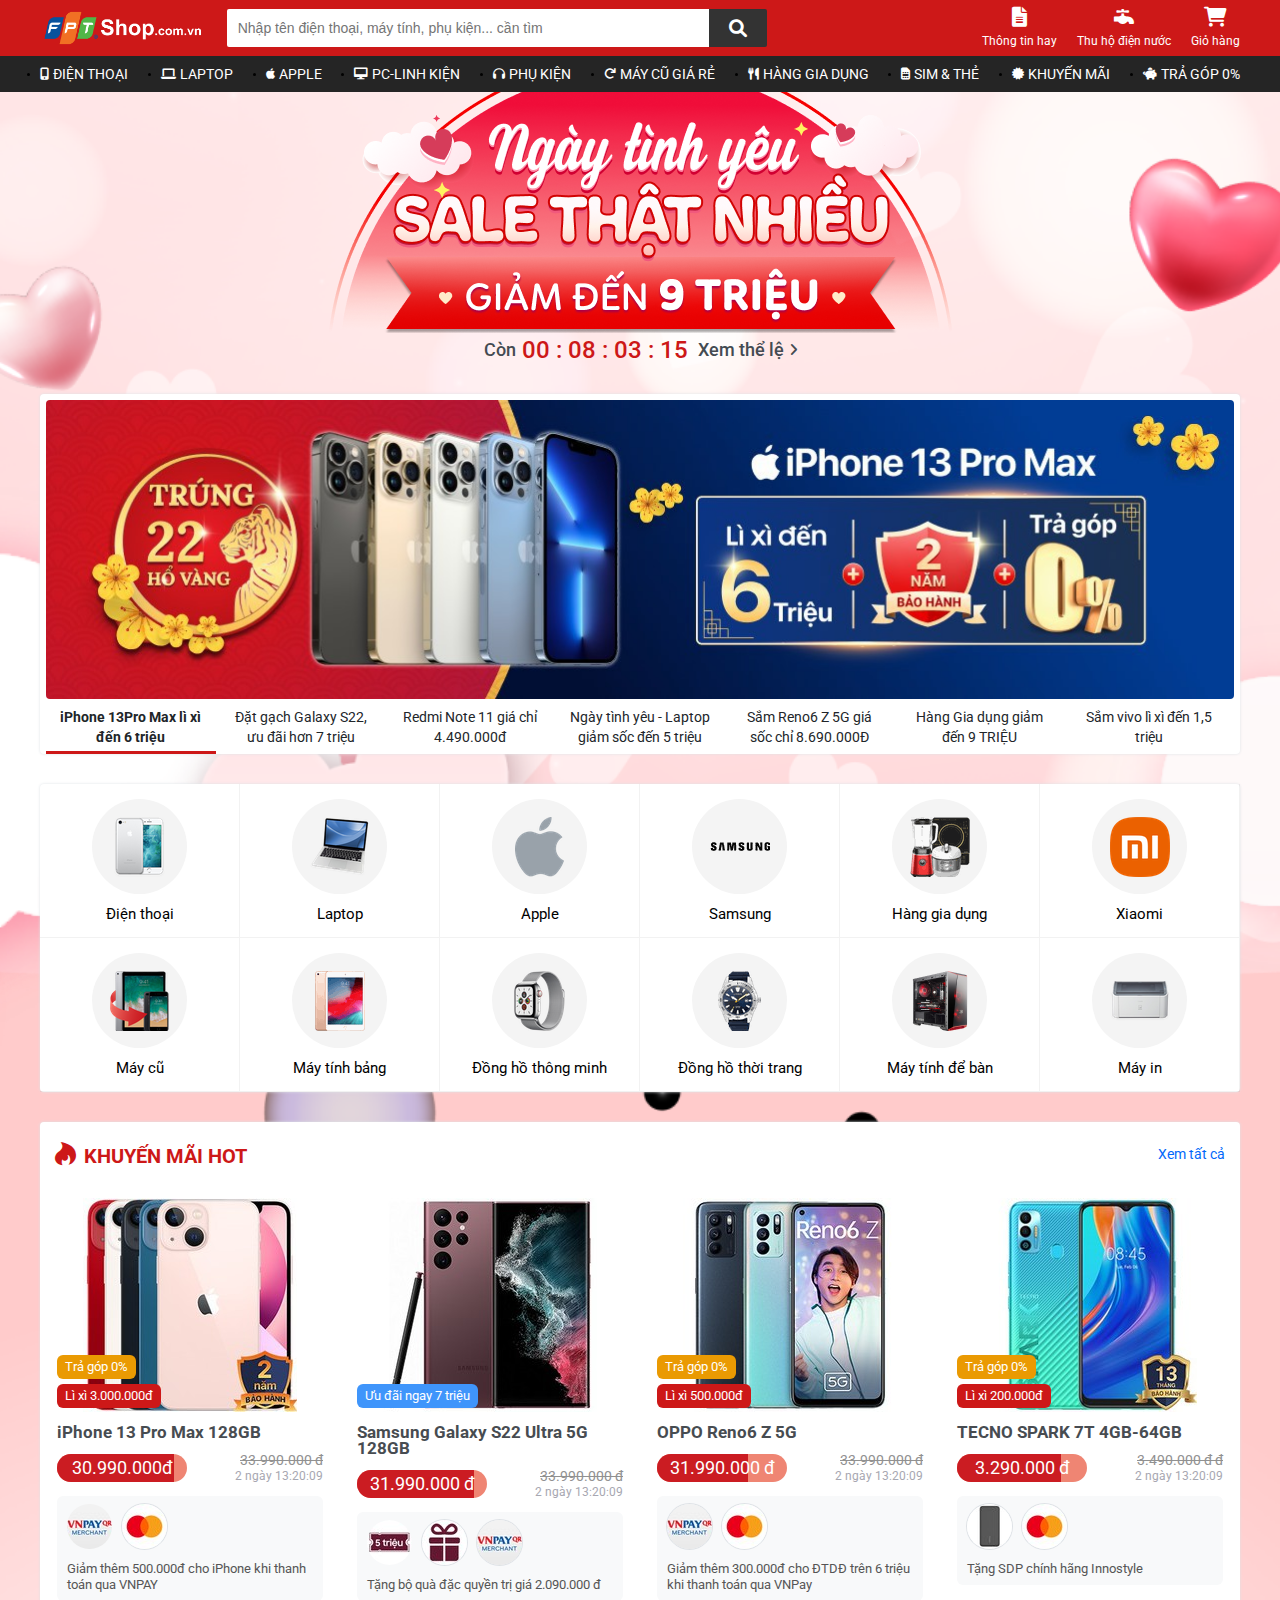
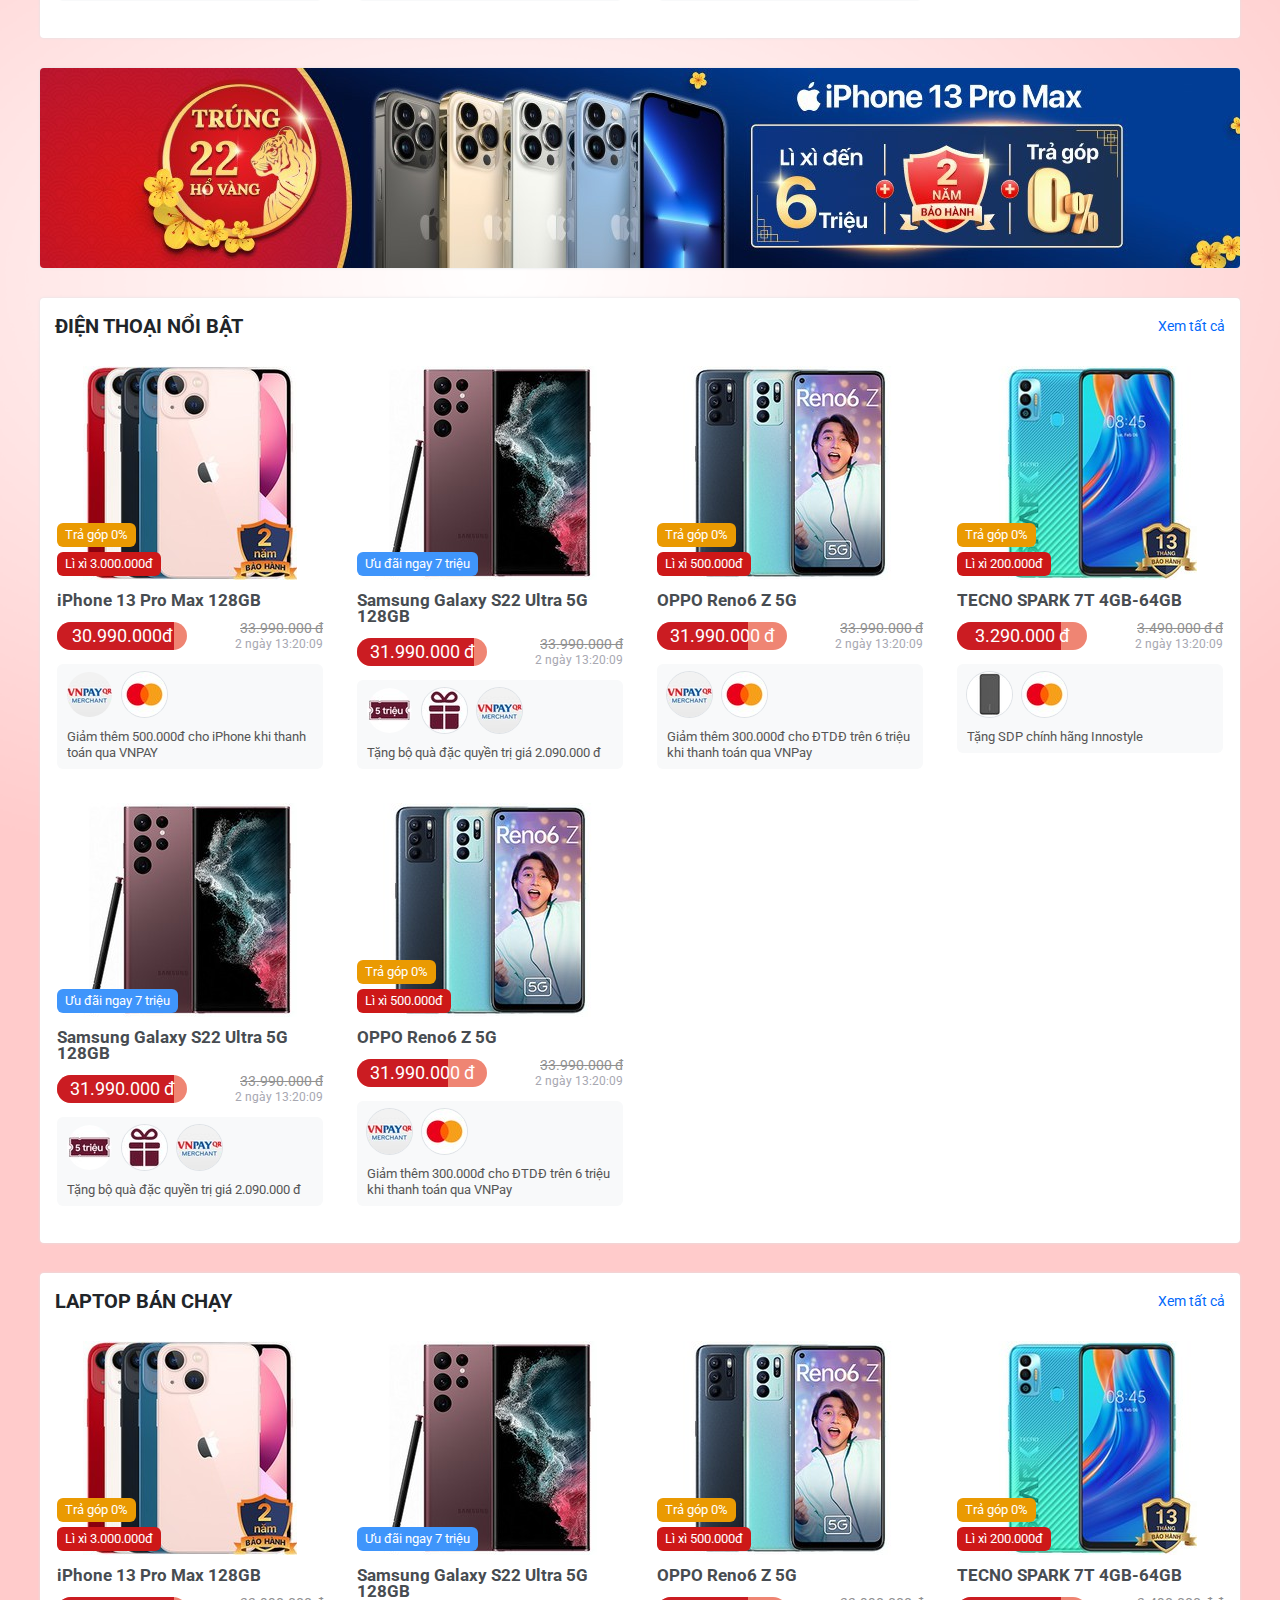
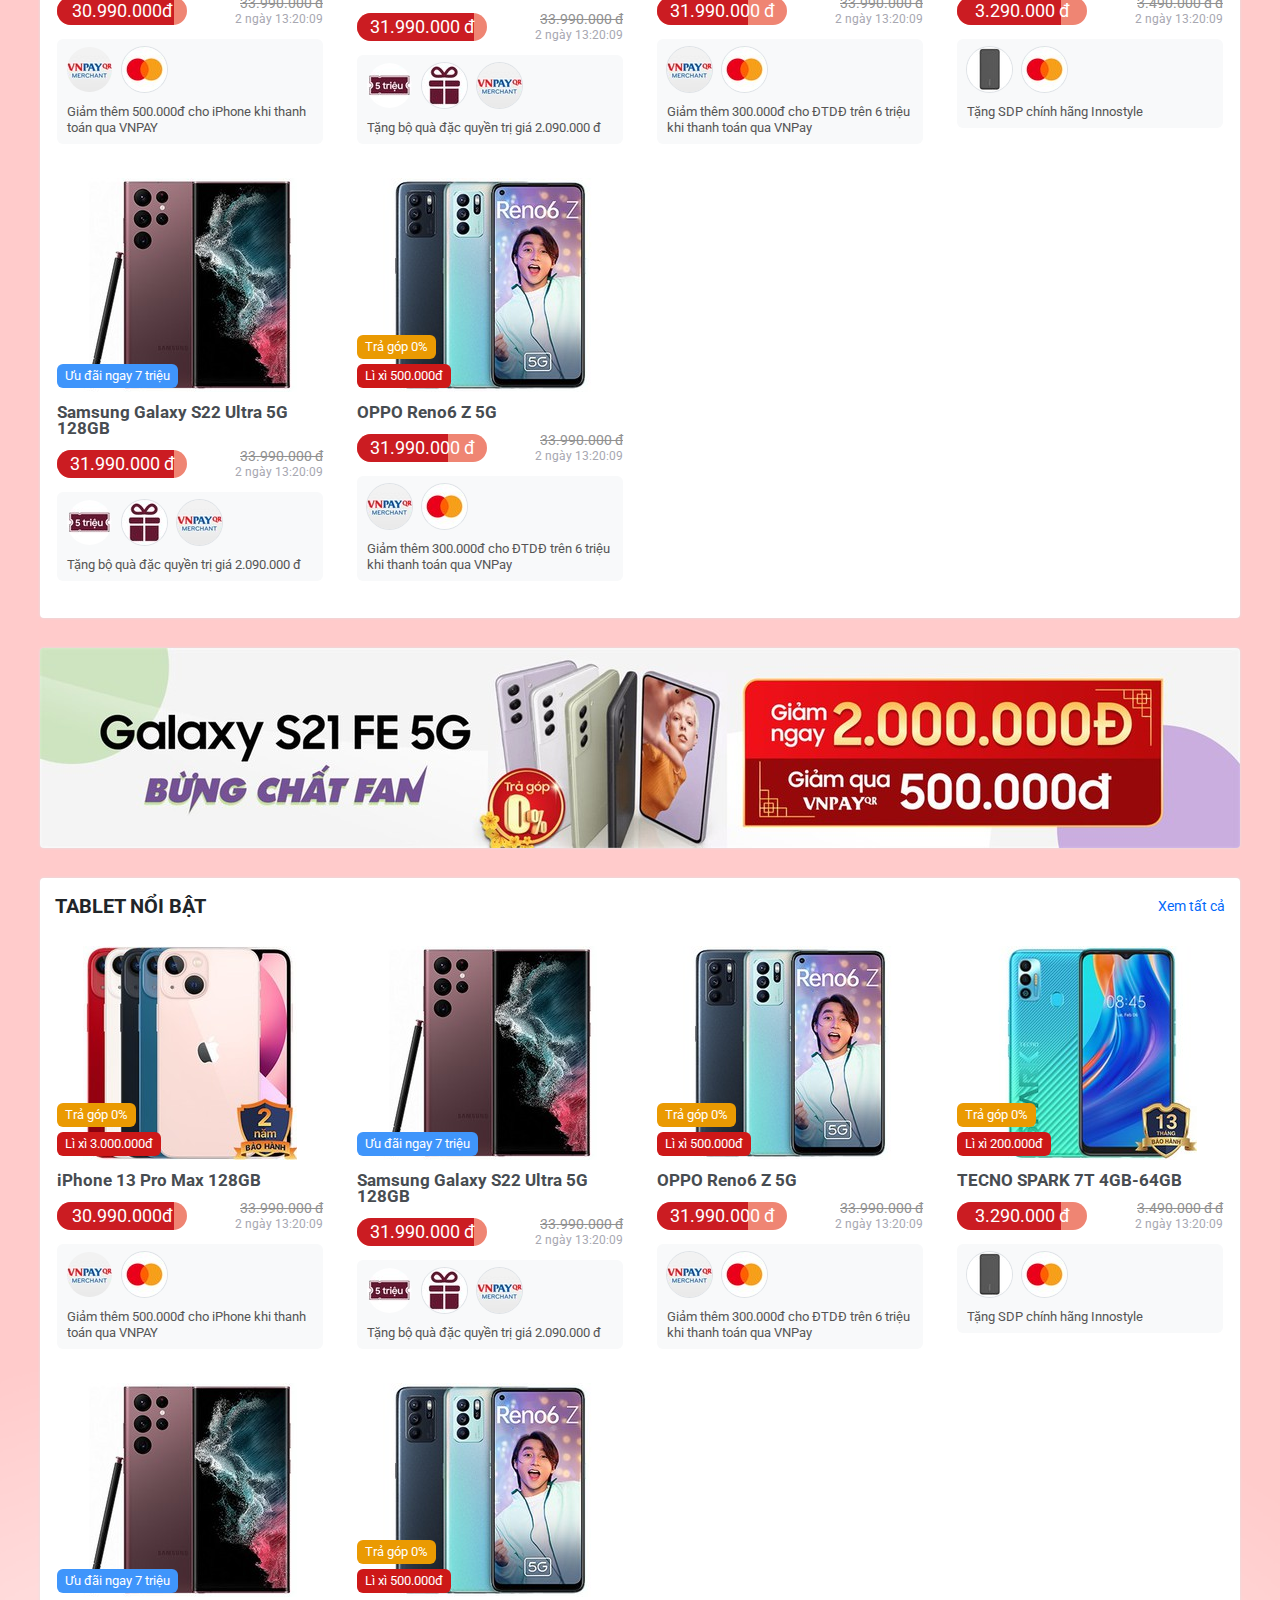
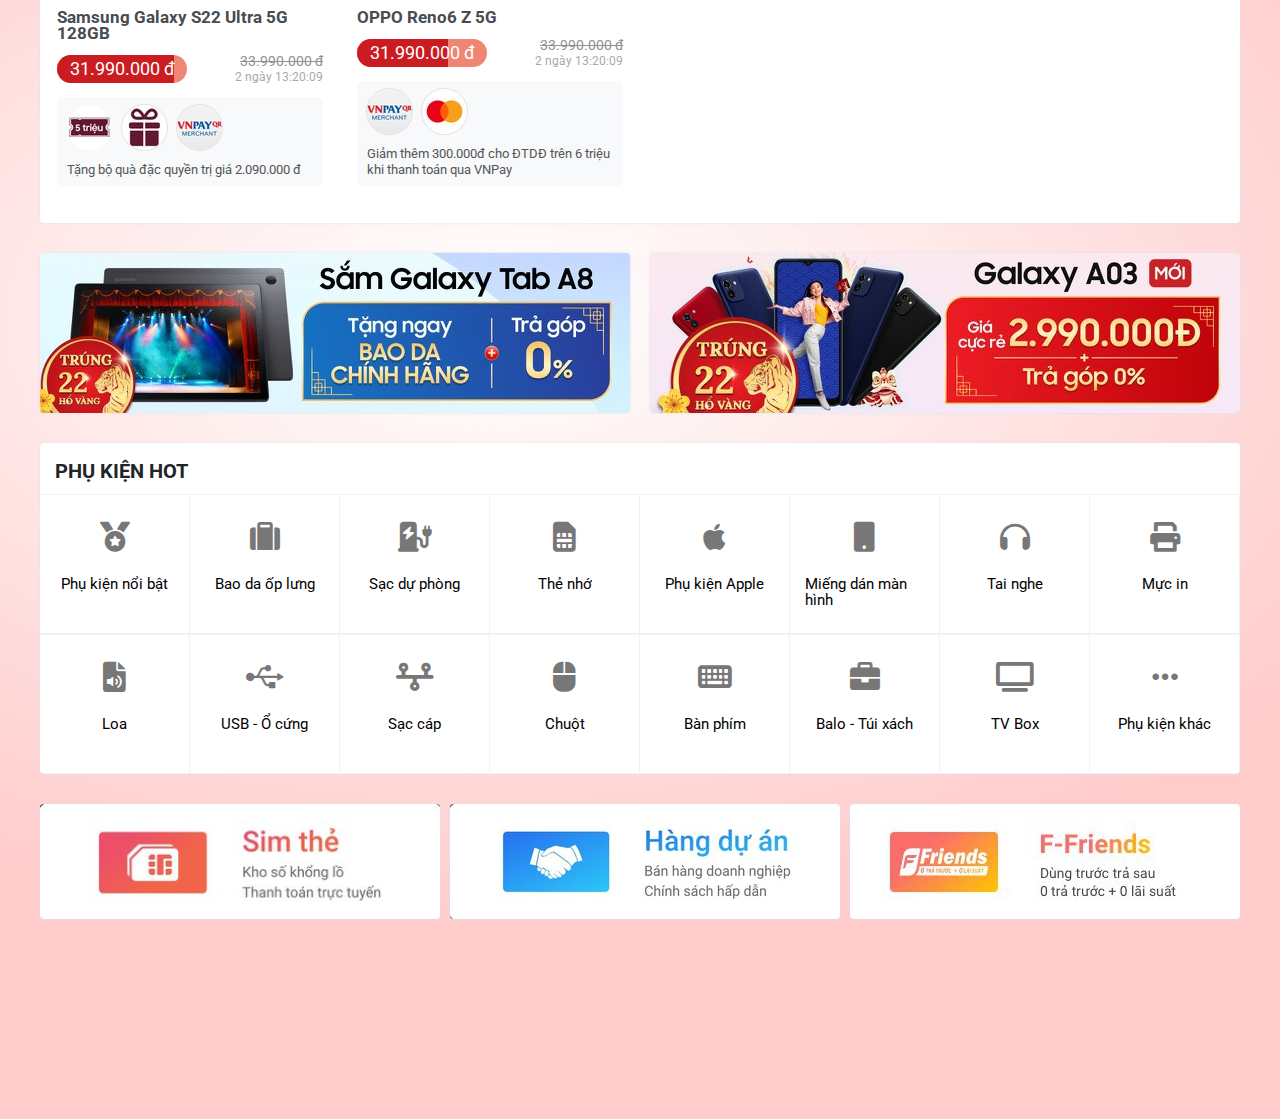
==== index.html @ 6d22bd24 "first commit" ====
<html lang="en">

<head>
    <meta charset="UTF-8">
    <meta http-equiv="X-UA-Compatible" content="IE=edge">
    <meta name="viewport" content="width=device-width, initial-scale=1.0">
    <title>FPT-Shop</title>
    <link rel="preconnect" href="https://fonts.googleapis.com" />
    <link rel="preconnect" href="https://fonts.gstatic.com" crossorigin />
    <link href="https://fonts.googleapis.com/css2?family=Roboto:wght@300;400;500;700&display=swap" rel="stylesheet" />
    <link rel="stylesheet" href="./assets/font/css/all.min.css" />

    <link rel="stylesheet" href="./assets/css/animation.css">
    <link rel="stylesheet" href="./assets/css/base.css">
    <link rel="stylesheet" href="./assets/css/main.css">
</head>

<body>
    <div class="app">
        <header class="header">
            <div class="header-top">
                <div class="grid">
                    <div class="header-top__content">
                        <div class="header-top__left">
                            <a href="#" class="header-top__wrap-logo">
                                <img src="./assets/img/fpt-shop-logo.png" alt="" class="header-top__logo">
                            </a>
                            <div class="header-top__search">
                                <input type="text" placeholder="Nhập tên điện thoại, máy tính, phụ kiện... cần tìm"
                                    class="header-top__search-input">
                                <button class="header-top__search-btn">
                                    <i class="fa-solid fa-magnifying-glass"></i>
                                </button>
                                <div class="header-top__search-trend">
                                    <h3 class="header-top__search-trend-heading">Xu hướng tìm kiếm</h3>
                                    <ul class="header-top__search-trend-list">
                                        <li class="header-top__search-trend-item">
                                            <a href="">Iphone 13</a>
                                        </li>
                                        <li class="header-top__search-trend-item">
                                            <a href="">Iphone 11 ProMax</a>
                                        </li>
                                        <li class="header-top__search-trend-item">
                                            <a href="">Samsung ZFlip 3</a>
                                        </li>
                                        <li class="header-top__search-trend-item">
                                            <a href="">Airpods</a>
                                        </li>
                                    </ul>
                                </div>
                            </div>
                        </div>
                        <div class="header-top__right">
                            <div class="header-top__more header-top__more--has-info">
                                <a href="" class="header-top__more-link ">
                                    <i class="header-top__more-icon fa-solid fa-file-lines"></i>
                                    <span class="header-top__more-label">Thông tin hay</span>
                                </a>
                                <ul class="header-top__more-info">
                                    <li class="header-top__more-info-item">
                                        <a href="" class="header-top__more-info-link">Tin tức</a>
                                    </li>
                                    <li class="header-top__more-info-item">
                                        <a href="" class="header-top__more-info-link">Khuyến mãi</a>
                                    </li>
                                    <li class="header-top__more-info-item">
                                        <a href="" class="header-top__more-info-link">Thủ thuật</a>
                                    </li>
                                    <li class="header-top__more-info-item">
                                        <a href="" class="header-top__more-info-link">For Game</a>
                                    </li>
                                    <li class="header-top__more-info-item">
                                        <a href="" class="header-top__more-info-link">Video hot</a>
                                    </li>
                                    <li class="header-top__more-info-item">
                                        <a href="" class="header-top__more-info-link">Đánh giá - tư vấn</a>
                                    </li>
                                    <li class="header-top__more-info-item">
                                        <a href="" class="header-top__more-info-link">App & Game</a>
                                    </li>
                                    <li class="header-top__more-info-item">
                                        <a href="" class="header-top__more-info-link">Sự kiện</a>
                                    </li>
                                </ul>
                            </div>
                            <div class="header-top__more">
                                <a href="" class="header-top__more-link">
                                    <i class="header-top__more-icon fa-solid fa-faucet"></i>
                                    <span class="header-top__more-label">Thu hộ điện nước</span>
                                </a>
                            </div>
                            <div class="header-top__more">
                                <a href="" class="header-top__more-link">
                                    <i class="header-top__more-icon fa-solid fa-cart-shopping"></i>
                                    <span class="header-top__more-label">Giỏ hàng</span>
                                </a>
                            </div>
                        </div>
                    </div>
                </div>
            </div>
            <div class="header-nav">
                <div class="grid">
                    <ul class="header-nav__list">
                        <li class="header-nav__item">
                            <a href="" class="header-nav__link">
                                <i class="header-nav__link-icon fa-solid fa-mobile-screen-button"></i>
                                <span class="header-nav__link-label">Điện thoại</span>
                            </a>
                        </li>
                        <li class="header-nav__item">
                            <a href="" class="header-nav__link">
                                <i class="header-nav__link-icon fa-solid fa-laptop"></i>
                                <span class="header-nav__link-label">Laptop</span>
                            </a>
                        </li>
                        <li class="header-nav__item">
                            <a href="" class="header-nav__link">
                                <i class="header-nav__link-icon fa-brands fa-apple"></i>
                                <span class="header-nav__link-label">Apple</span>
                            </a>
                        </li>
                        <li class="header-nav__item">
                            <a href="" class="header-nav__link">
                                <i class="header-nav__link-icon fa-solid fa-desktop"></i>
                                <span class="header-nav__link-label">PC-Linh kiện</span>
                            </a>
                        </li>
                        <li class="header-nav__item">
                            <a href="" class="header-nav__link">
                                <i class="header-nav__link-icon fa-solid fa-headphones"></i>
                                <span class="header-nav__link-label">Phụ kiện</span>
                            </a>
                        </li>
                        <li class="header-nav__item">
                            <a href="" class="header-nav__link">
                                <i class="header-nav__link-icon fa-solid fa-arrow-rotate-right"></i>
                                <span class="header-nav__link-label">Máy cũ giá rẻ</span>
                            </a>
                        </li>
                        <li class="header-nav__item">
                            <a href="" class="header-nav__link">
                                <i class="header-nav__link-icon fa-solid fa-utensils"></i>
                                <span class="header-nav__link-label">Hàng gia dụng</span>
                            </a>
                        </li>
                        <li class="header-nav__item">
                            <a href="" class="header-nav__link">
                                <i class="header-nav__link-icon fa-solid fa-sim-card"></i>
                                <span class="header-nav__link-label">Sim & thẻ</span>
                            </a>
                        </li>
                        <li class="header-nav__item">
                            <a href="" class="header-nav__link">
                                <i class="header-nav__link-icon fa-solid fa-certificate"></i>
                                <span class="header-nav__link-label">Khuyến mãi</span>
                            </a>
                        </li>
                        <li class="header-nav__item">
                            <a href="" class="header-nav__link">
                                <i class="header-nav__link-icon fa-solid fa-piggy-bank"></i>
                                <span class="header-nav__link-label">Trả góp 0%</span>
                            </a>
                        </li>
                    </ul>
                </div>
            </div>
            </ul>
        </header>

        <div class="app__container">
            <div class="grid">
                <div class="countdown">
                    <div class="countdown__content">
                        <span>Còn</span>
                        <span class="countdown__time">00 : 08 : 03 : 15</span>
                        <a href="" class="countdown__link">
                            <span>Xem thể lệ</span>
                            <i class="countdown__link-icon fa-solid fa-angle-right"></i>
                        </a>
                    </div>
                </div>
                <div class="intro">
                    <img src="./assets/img/slider-1.jfif" alt="" class="intro__img">
                    <ul class="intro__control">
                        <li class="intro__control-item intro__control-item--selected">iPhone 13Pro Max lì xì đến 6 triệu
                        </li>
                        <li class="intro__control-item">Đặt gạch Galaxy S22, ưu đãi hơn 7 triệu</li>
                        <li class="intro__control-item">Redmi Note 11 giá chỉ 4.490.000đ</li>
                        <li class="intro__control-item">Ngày tình yêu - Laptop giảm sốc đến 5 triệu</li>
                        <li class="intro__control-item">Sắm Reno6 Z 5G giá sốc chỉ 8.690.000Đ</li>
                        <li class="intro__control-item">Hàng Gia dụng giảm đến 9 TRIỆU</li>
                        <li class="intro__control-item">Sắm vivo lì xì đến 1,5 triệu</li>
                    </ul>
                </div>
                <div class="category">
                    <ul class="grid__row category__list">
                        <li class="grid__col-2 category__item">
                            <a href="" class="category__item-link">
                                <div class="category__item-wrap-img">
                                    <img src="./assets/img/phone-item.png" alt="" class="category__item-img">
                                </div>
                                <span class="category__item-label">Điện thoại</span>
                            </a>
                        </li>
                        <li class="grid__col-2 category__item">
                            <a href="" class="category__item-link">
                                <div class="category__item-wrap-img">
                                    <img src="./assets/img/laptop-item.png" alt="" class="category__item-img">
                                </div>
                                <span class="category__item-label">Laptop</span>
                            </a>
                        </li>
                        <li class="grid__col-2 category__item">
                            <a href="" class="category__item-link">
                                <div class="category__item-wrap-img">
                                    <img src="./assets/img/apple-item.png" alt="" class="category__item-img">
                                </div>
                                <span class="category__item-label">Apple</span>
                            </a>
                        </li>
                        <li class="grid__col-2 category__item">
                            <a href="" class="category__item-link">
                                <div class="category__item-wrap-img">
                                    <img src="./assets/img/samsung-item.png" alt="" class="category__item-img">
                                </div>
                                <span class="category__item-label">Samsung</span>
                            </a>
                        </li>
                        <li class="grid__col-2 category__item">
                            <a href="" class="category__item-link">
                                <div class="category__item-wrap-img">
                                    <img src="./assets/img/giadung-item.png" alt="" class="category__item-img">
                                </div>
                                <span class="category__item-label">Hàng gia dụng</span>
                            </a>
                        </li>
                        <li class="grid__col-2 category__item">
                            <a href="" class="category__item-link">
                                <div class="category__item-wrap-img">
                                    <img src="./assets/img/xiaomi-item.png" alt="" class="category__item-img">
                                </div>
                                <span class="category__item-label">Xiaomi</span>
                            </a>
                        </li>
                        <li class="grid__col-2 category__item">
                            <a href="" class="category__item-link">
                                <div class="category__item-wrap-img">
                                    <img src="./assets/img/may_cu-item.png" alt="" class="category__item-img">
                                </div>
                                <span class="category__item-label">Máy cũ</span>
                            </a>
                        </li>
                        <li class="grid__col-2 category__item">
                            <a href="" class="category__item-link">
                                <div class="category__item-wrap-img">
                                    <img src="./assets/img/tablet-item.png" alt="" class="category__item-img">
                                </div>
                                <span class="category__item-label">Máy tính bảng</span>
                            </a>
                        </li>
                        <li class="grid__col-2 category__item">
                            <a href="" class="category__item-link">
                                <div class="category__item-wrap-img">
                                    <img src="./assets/img/smart-watch-item.png" alt="" class="category__item-img">
                                </div>
                                <span class="category__item-label">Đồng hồ thông minh</span>
                            </a>
                        </li>
                        <li class="grid__col-2 category__item">
                            <a href="" class="category__item-link">
                                <div class="category__item-wrap-img">
                                    <img src="./assets/img/donghothoitrang-item.png" alt="" class="category__item-img">
                                </div>
                                <span class="category__item-label">Đồng hồ thời trang</span>
                            </a>
                        </li>
                        <li class="grid__col-2 category__item">
                            <a href="" class="category__item-link">
                                <div class="category__item-wrap-img">
                                    <img src="./assets/img/pc-item.png" alt="" class="category__item-img">
                                </div>
                                <span class="category__item-label">Máy tính để bàn</span>
                            </a>
                        </li>
                        <li class="grid__col-2 category__item">
                            <a href="" class="category__item-link">
                                <div class="category__item-wrap-img">
                                    <img src="./assets/img/printer-item.png" alt="" class="category__item-img">
                                </div>
                                <span class="category__item-label">Máy in</span>
                            </a>
                        </li>
                    </ul>
                </div>
                <div class="promotion">
                    <div class="box">
                        <div class="box__header">
                            <div class="box__heading-wrap box__heading--hot">
                                <i class="box__heading-icon fa-brands fa-hotjar"></i>
                                <h3 class="box__heading">KHUYẾN MÃI HOT</h3>
                            </div>
                            <a href="" class="box__see-all">Xem tất cả</a>
                        </div>
                        <div class="grid__row">
                            <div class="grid__col-3">
                                <div class="product">
                                    <div class="product__img-wrap">
                                        <img src="./assets/img/iphone13.jpg" alt="" class="product__img">
                                        <div class="product__more-info">
                                            <span class="product__more-info-item product__installment">Trả góp 0%</span>
                                            <span class="product__more-info-item product__lucky-money">Lì xì
                                                3.000.000đ</span>
                                        </div>
                                    </div>
                                    <a href='' class="product__title">iPhone 13 Pro Max 128GB</a>
                                    <div class="product__price-wrap">
                                        <div class="product__price-current">
                                            30.990.000đ
                                            <div class="product__price-current-fill" style="width: 90%"></div>
                                        </div>
                                        <div class="product__price-old-wrap">
                                            <span class="product__price-old">33.990.000 đ</span>
                                            <span class="product__price-old-time">2 ngày 13:20:09</span>
                                        </div>
                                    </div>
                                    <div class="product__description">
                                        <div class="product__pay">
                                            <ul class="product__pay-list">
                                                <li class="product__pay-item">
                                                    <img src="./assets/img/vnpay.jpg" alt="" class="product__pay-img">
                                                </li>
                                                <li class="product__pay-item product__pay-item--active">
                                                    <img src="./assets/img/master-card.jfif" alt=""
                                                        class="product__pay-img">
                                                </li>
                                            </ul>
                                            <p class="product__pay-description">Giảm thêm 500.000đ cho iPhone khi thanh
                                                toán
                                                qua
                                                VNPAY</p>
                                        </div>
                                    </div>

                                </div>
                            </div>
                            <div class="grid__col-3">
                                <div class="product">
                                    <div class="product__img-wrap">
                                        <img src="./assets/img/samsung-galaxy-s22.jpg" alt="" class="product__img">
                                        <div class="product__more-info">
                                            <span class="product__more-info-item product__endow">Ưu đãi ngay 7
                                                triệu</span>
                                        </div>
                                    </div>
                                    <a href='' class="product__title">Samsung Galaxy S22 Ultra 5G 128GB</a>
                                    <div class="product__price-wrap">
                                        <div class="product__price-current">
                                            31.990.000 đ
                                            <div class="product__price-current-fill" style="width: 90%"></div>
                                        </div>
                                        <div class="product__price-old-wrap">
                                            <span class="product__price-old">33.990.000 đ</span>
                                            <span class="product__price-old-time">2 ngày 13:20:09</span>
                                        </div>
                                    </div>
                                    <div class="product__description">
                                        <div class="product__pay">
                                            <ul class="product__pay-list">
                                                <li class="product__pay-item">
                                                    <img src="./assets/img/5trieu.jfif" alt="" class="product__pay-img">
                                                </li>
                                                <li class="product__pay-item product__pay-item--active">
                                                    <img src="./assets/img/quatang.jfif" alt=""
                                                        class="product__pay-img">
                                                </li>
                                                <li class="product__pay-item product__pay-item--active">
                                                    <img src="./assets/img/vnpay.jpg" alt="" class="product__pay-img">
                                                </li>
                                            </ul>
                                            <p class="product__pay-description">Tặng bộ quà đặc quyền trị giá 2.090.000
                                                đ</p>
                                        </div>
                                    </div>
                                </div>
                            </div>
                            <div class="grid__col-3">
                                <div class="product">
                                    <div class="product__img-wrap">
                                        <img src="./assets/img/oppo-reno.jpg" alt="" class="product__img">
                                        <div class="product__more-info">
                                            <span class="product__more-info-item product__installment">Trả góp 0%</span>
                                            <span class="product__more-info-item product__lucky-money">Lì xì
                                                500.000đ</span>
                                        </div>
                                    </div>
                                    <a href='' class="product__title">OPPO Reno6 Z 5G</a>
                                    <div class="product__price-wrap">
                                        <div class="product__price-current">
                                            31.990.000 đ
                                            <div class="product__price-current-fill" style="width: 70%"></div>
                                        </div>
                                        <div class="product__price-old-wrap">
                                            <span class="product__price-old">33.990.000 đ</span>
                                            <span class="product__price-old-time">2 ngày 13:20:09</span>
                                        </div>
                                    </div>
                                    <div class="product__description">
                                        <div class="product__pay">
                                            <ul class="product__pay-list">
                                                <li class="product__pay-item product__pay-item--active">
                                                    <img src="./assets/img/vnpay.jpg" alt="" class="product__pay-img">
                                                </li>
                                                <li class="product__pay-item product__pay-item--active">
                                                    <img src="./assets/img/master-card.jfif" alt=""
                                                        class="product__pay-img">
                                                </li>
                                            </ul>
                                            <p class="product__pay-description">Giảm thêm 300.000đ cho ĐTDĐ trên 6 triệu
                                                khi thanh toán qua VNPay</p>
                                        </div>
                                    </div>
                                </div>
                            </div>
                            <div class="grid__col-3">
                                <div class="product">
                                    <div class="product__img-wrap">
                                        <img src="./assets/img/tecno.jpg" alt="" class="product__img">
                                        <div class="product__more-info">
                                            <span class="product__more-info-item product__installment">Trả góp 0%</span>
                                            <span class="product__more-info-item product__lucky-money">Lì xì
                                                200.000đ</span>
                                        </div>
                                    </div>
                                    <a href='' class="product__title">TECNO SPARK 7T 4GB-64GB</a>
                                    <div class="product__price-wrap">
                                        <div class="product__price-current">
                                            3.290.000 đ
                                            <div class="product__price-current-fill" style="width: 80%"></div>
                                        </div>
                                        <div class="product__price-old-wrap">
                                            <span class="product__price-old">3.490.000 đ đ</span>
                                            <span class="product__price-old-time">2 ngày 13:20:09</span>
                                        </div>
                                    </div>
                                    <div class="product__description">
                                        <div class="product__pay">
                                            <ul class="product__pay-list">
                                                <li class="product__pay-item product__pay-item--active">
                                                    <img src="./assets/img/sdp.jfif" class=" product__pay-img">
                                                </li>
                                                <li class="product__pay-item product__pay-item--active">
                                                    <img src="./assets/img/master-card.jfif" alt=""
                                                        class="product__pay-img">
                                                </li>
                                            </ul>
                                            <p class="product__pay-description">Tặng SDP chính hãng Innostyle</p>
                                        </div>
                                    </div>
                                </div>
                            </div>
                        </div>
                    </div>
                </div>
                <a href="" class="box banner banner-1">
                </a>
                <div class="phone-highlights">
                    <div class="box">
                        <div class="box__header">
                            <div class="box__heading-wrap">
                                <i class="box__heading-icon fa-brands fa-hotjar"></i>
                                <h3 class="box__heading">ĐIỆN THOẠI NỔI BẬT</h3>
                            </div>
                            <a href="" class="box__see-all">Xem tất cả</a>
                        </div>
                        <div class="grid__row">
                            <div class="grid__col-3">
                                <div class="product">
                                    <div class="product__img-wrap">
                                        <img src="./assets/img/iphone13.jpg" alt="" class="product__img">
                                        <div class="product__more-info">
                                            <span class="product__more-info-item product__installment">Trả góp 0%</span>
                                            <span class="product__more-info-item product__lucky-money">Lì xì
                                                3.000.000đ</span>
                                        </div>
                                    </div>
                                    <a href='' class="product__title">iPhone 13 Pro Max 128GB</a>
                                    <div class="product__price-wrap">
                                        <div class="product__price-current">
                                            30.990.000đ
                                            <div class="product__price-current-fill" style="width: 90%"></div>
                                        </div>
                                        <div class="product__price-old-wrap">
                                            <span class="product__price-old">33.990.000 đ</span>
                                            <span class="product__price-old-time">2 ngày 13:20:09</span>
                                        </div>
                                    </div>
                                    <div class="product__description">
                                        <div class="product__pay">
                                            <ul class="product__pay-list">
                                                <li class="product__pay-item">
                                                    <img src="./assets/img/vnpay.jpg" alt="" class="product__pay-img">
                                                </li>
                                                <li class="product__pay-item product__pay-item--active">
                                                    <img src="./assets/img/master-card.jfif" alt=""
                                                        class="product__pay-img">
                                                </li>
                                            </ul>
                                            <p class="product__pay-description">Giảm thêm 500.000đ cho iPhone khi thanh
                                                toán
                                                qua
                                                VNPAY</p>
                                        </div>
                                    </div>

                                </div>
                            </div>
                            <div class="grid__col-3">
                                <div class="product">
                                    <div class="product__img-wrap">
                                        <img src="./assets/img/samsung-galaxy-s22.jpg" alt="" class="product__img">
                                        <div class="product__more-info">
                                            <span class="product__more-info-item product__endow">Ưu đãi ngay 7
                                                triệu</span>
                                        </div>
                                    </div>
                                    <a href='' class="product__title">Samsung Galaxy S22 Ultra 5G 128GB</a>
                                    <div class="product__price-wrap">
                                        <div class="product__price-current">
                                            31.990.000 đ
                                            <div class="product__price-current-fill" style="width: 90%"></div>
                                        </div>
                                        <div class="product__price-old-wrap">
                                            <span class="product__price-old">33.990.000 đ</span>
                                            <span class="product__price-old-time">2 ngày 13:20:09</span>
                                        </div>
                                    </div>
                                    <div class="product__description">
                                        <div class="product__pay">
                                            <ul class="product__pay-list">
                                                <li class="product__pay-item">
                                                    <img src="./assets/img/5trieu.jfif" alt="" class="product__pay-img">
                                                </li>
                                                <li class="product__pay-item product__pay-item--active">
                                                    <img src="./assets/img/quatang.jfif" alt=""
                                                        class="product__pay-img">
                                                </li>
                                                <li class="product__pay-item product__pay-item--active">
                                                    <img src="./assets/img/vnpay.jpg" alt="" class="product__pay-img">
                                                </li>
                                            </ul>
                                            <p class="product__pay-description">Tặng bộ quà đặc quyền trị giá 2.090.000
                                                đ</p>
                                        </div>
                                    </div>
                                </div>
                            </div>
                            <div class="grid__col-3">
                                <div class="product">
                                    <div class="product__img-wrap">
                                        <img src="./assets/img/oppo-reno.jpg" alt="" class="product__img">
                                        <div class="product__more-info">
                                            <span class="product__more-info-item product__installment">Trả góp 0%</span>
                                            <span class="product__more-info-item product__lucky-money">Lì xì
                                                500.000đ</span>
                                        </div>
                                    </div>
                                    <a href='' class="product__title">OPPO Reno6 Z 5G</a>
                                    <div class="product__price-wrap">
                                        <div class="product__price-current">
                                            31.990.000 đ
                                            <div class="product__price-current-fill" style="width: 70%"></div>
                                        </div>
                                        <div class="product__price-old-wrap">
                                            <span class="product__price-old">33.990.000 đ</span>
                                            <span class="product__price-old-time">2 ngày 13:20:09</span>
                                        </div>
                                    </div>
                                    <div class="product__description">
                                        <div class="product__pay">
                                            <ul class="product__pay-list">
                                                <li class="product__pay-item product__pay-item--active">
                                                    <img src="./assets/img/vnpay.jpg" alt="" class="product__pay-img">
                                                </li>
                                                <li class="product__pay-item product__pay-item--active">
                                                    <img src="./assets/img/master-card.jfif" alt=""
                                                        class="product__pay-img">
                                                </li>
                                            </ul>
                                            <p class="product__pay-description">Giảm thêm 300.000đ cho ĐTDĐ trên 6 triệu
                                                khi thanh toán qua VNPay</p>
                                        </div>
                                    </div>
                                </div>
                            </div>
                            <div class="grid__col-3">
                                <div class="product">
                                    <div class="product__img-wrap">
                                        <img src="./assets/img/tecno.jpg" alt="" class="product__img">
                                        <div class="product__more-info">
                                            <span class="product__more-info-item product__installment">Trả góp 0%</span>
                                            <span class="product__more-info-item product__lucky-money">Lì xì
                                                200.000đ</span>
                                        </div>
                                    </div>
                                    <a href='' class="product__title">TECNO SPARK 7T 4GB-64GB</a>
                                    <div class="product__price-wrap">
                                        <div class="product__price-current">
                                            3.290.000 đ
                                            <div class="product__price-current-fill" style="width: 80%"></div>
                                        </div>
                                        <div class="product__price-old-wrap">
                                            <span class="product__price-old">3.490.000 đ đ</span>
                                            <span class="product__price-old-time">2 ngày 13:20:09</span>
                                        </div>
                                    </div>
                                    <div class="product__description">
                                        <div class="product__pay">
                                            <ul class="product__pay-list">
                                                <li class="product__pay-item product__pay-item--active">
                                                    <img src="./assets/img/sdp.jfif" class=" product__pay-img">
                                                </li>
                                                <li class="product__pay-item product__pay-item--active">
                                                    <img src="./assets/img/master-card.jfif" alt=""
                                                        class="product__pay-img">
                                                </li>
                                            </ul>
                                            <p class="product__pay-description">Tặng SDP chính hãng Innostyle</p>
                                        </div>
                                    </div>
                                </div>
                            </div>
                            <div class="grid__col-3">
                                <div class="product">
                                    <div class="product__img-wrap">
                                        <img src="./assets/img/samsung-galaxy-s22.jpg" alt="" class="product__img">
                                        <div class="product__more-info">
                                            <span class="product__more-info-item product__endow">Ưu đãi ngay 7
                                                triệu</span>
                                        </div>
                                    </div>
                                    <a href='' class="product__title">Samsung Galaxy S22 Ultra 5G 128GB</a>
                                    <div class="product__price-wrap">
                                        <div class="product__price-current">
                                            31.990.000 đ
                                            <div class="product__price-current-fill" style="width: 90%"></div>
                                        </div>
                                        <div class="product__price-old-wrap">
                                            <span class="product__price-old">33.990.000 đ</span>
                                            <span class="product__price-old-time">2 ngày 13:20:09</span>
                                        </div>
                                    </div>
                                    <div class="product__description">
                                        <div class="product__pay">
                                            <ul class="product__pay-list">
                                                <li class="product__pay-item">
                                                    <img src="./assets/img/5trieu.jfif" alt="" class="product__pay-img">
                                                </li>
                                                <li class="product__pay-item product__pay-item--active">
                                                    <img src="./assets/img/quatang.jfif" alt=""
                                                        class="product__pay-img">
                                                </li>
                                                <li class="product__pay-item product__pay-item--active">
                                                    <img src="./assets/img/vnpay.jpg" alt="" class="product__pay-img">
                                                </li>
                                            </ul>
                                            <p class="product__pay-description">Tặng bộ quà đặc quyền trị giá 2.090.000
                                                đ</p>
                                        </div>
                                    </div>
                                </div>
                            </div>
                            <div class="grid__col-3">
                                <div class="product">
                                    <div class="product__img-wrap">
                                        <img src="./assets/img/oppo-reno.jpg" alt="" class="product__img">
                                        <div class="product__more-info">
                                            <span class="product__more-info-item product__installment">Trả góp 0%</span>
                                            <span class="product__more-info-item product__lucky-money">Lì xì
                                                500.000đ</span>
                                        </div>
                                    </div>
                                    <a href='' class="product__title">OPPO Reno6 Z 5G</a>
                                    <div class="product__price-wrap">
                                        <div class="product__price-current">
                                            31.990.000 đ
                                            <div class="product__price-current-fill" style="width: 70%"></div>
                                        </div>
                                        <div class="product__price-old-wrap">
                                            <span class="product__price-old">33.990.000 đ</span>
                                            <span class="product__price-old-time">2 ngày 13:20:09</span>
                                        </div>
                                    </div>
                                    <div class="product__description">
                                        <div class="product__pay">
                                            <ul class="product__pay-list">
                                                <li class="product__pay-item product__pay-item--active">
                                                    <img src="./assets/img/vnpay.jpg" alt="" class="product__pay-img">
                                                </li>
                                                <li class="product__pay-item product__pay-item--active">
                                                    <img src="./assets/img/master-card.jfif" alt=""
                                                        class="product__pay-img">
                                                </li>
                                            </ul>
                                            <p class="product__pay-description">Giảm thêm 300.000đ cho ĐTDĐ trên 6 triệu
                                                khi thanh toán qua VNPay</p>
                                        </div>
                                    </div>
                                </div>
                            </div>
                        </div>
                    </div>
                </div>
                <div class="tablet-selling">
                    <div class="box">
                        <div class="box__header">
                            <div class="box__heading-wrap">
                                <i class="box__heading-icon fa-brands fa-hotjar"></i>
                                <h3 class="box__heading">LAPTOP BÁN CHẠY</h3>
                            </div>
                            <a href="" class="box__see-all">Xem tất cả</a>
                        </div>
                        <div class="grid__row">
                            <div class="grid__col-3">
                                <div class="product">
                                    <div class="product__img-wrap">
                                        <img src="./assets/img/iphone13.jpg" alt="" class="product__img">
                                        <div class="product__more-info">
                                            <span class="product__more-info-item product__installment">Trả góp 0%</span>
                                            <span class="product__more-info-item product__lucky-money">Lì xì
                                                3.000.000đ</span>
                                        </div>
                                    </div>
                                    <a href='' class="product__title">iPhone 13 Pro Max 128GB</a>
                                    <div class="product__price-wrap">
                                        <div class="product__price-current">
                                            30.990.000đ
                                            <div class="product__price-current-fill" style="width: 90%"></div>
                                        </div>
                                        <div class="product__price-old-wrap">
                                            <span class="product__price-old">33.990.000 đ</span>
                                            <span class="product__price-old-time">2 ngày 13:20:09</span>
                                        </div>
                                    </div>
                                    <div class="product__description">
                                        <div class="product__pay">
                                            <ul class="product__pay-list">
                                                <li class="product__pay-item">
                                                    <img src="./assets/img/vnpay.jpg" alt="" class="product__pay-img">
                                                </li>
                                                <li class="product__pay-item product__pay-item--active">
                                                    <img src="./assets/img/master-card.jfif" alt=""
                                                        class="product__pay-img">
                                                </li>
                                            </ul>
                                            <p class="product__pay-description">Giảm thêm 500.000đ cho iPhone khi thanh
                                                toán
                                                qua
                                                VNPAY</p>
                                        </div>
                                    </div>

                                </div>
                            </div>
                            <div class="grid__col-3">
                                <div class="product">
                                    <div class="product__img-wrap">
                                        <img src="./assets/img/samsung-galaxy-s22.jpg" alt="" class="product__img">
                                        <div class="product__more-info">
                                            <span class="product__more-info-item product__endow">Ưu đãi ngay 7
                                                triệu</span>
                                        </div>
                                    </div>
                                    <a href='' class="product__title">Samsung Galaxy S22 Ultra 5G 128GB</a>
                                    <div class="product__price-wrap">
                                        <div class="product__price-current">
                                            31.990.000 đ
                                            <div class="product__price-current-fill" style="width: 90%"></div>
                                        </div>
                                        <div class="product__price-old-wrap">
                                            <span class="product__price-old">33.990.000 đ</span>
                                            <span class="product__price-old-time">2 ngày 13:20:09</span>
                                        </div>
                                    </div>
                                    <div class="product__description">
                                        <div class="product__pay">
                                            <ul class="product__pay-list">
                                                <li class="product__pay-item">
                                                    <img src="./assets/img/5trieu.jfif" alt="" class="product__pay-img">
                                                </li>
                                                <li class="product__pay-item product__pay-item--active">
                                                    <img src="./assets/img/quatang.jfif" alt=""
                                                        class="product__pay-img">
                                                </li>
                                                <li class="product__pay-item product__pay-item--active">
                                                    <img src="./assets/img/vnpay.jpg" alt="" class="product__pay-img">
                                                </li>
                                            </ul>
                                            <p class="product__pay-description">Tặng bộ quà đặc quyền trị giá 2.090.000
                                                đ</p>
                                        </div>
                                    </div>
                                </div>
                            </div>
                            <div class="grid__col-3">
                                <div class="product">
                                    <div class="product__img-wrap">
                                        <img src="./assets/img/oppo-reno.jpg" alt="" class="product__img">
                                        <div class="product__more-info">
                                            <span class="product__more-info-item product__installment">Trả góp 0%</span>
                                            <span class="product__more-info-item product__lucky-money">Lì xì
                                                500.000đ</span>
                                        </div>
                                    </div>
                                    <a href='' class="product__title">OPPO Reno6 Z 5G</a>
                                    <div class="product__price-wrap">
                                        <div class="product__price-current">
                                            31.990.000 đ
                                            <div class="product__price-current-fill" style="width: 70%"></div>
                                        </div>
                                        <div class="product__price-old-wrap">
                                            <span class="product__price-old">33.990.000 đ</span>
                                            <span class="product__price-old-time">2 ngày 13:20:09</span>
                                        </div>
                                    </div>
                                    <div class="product__description">
                                        <div class="product__pay">
                                            <ul class="product__pay-list">
                                                <li class="product__pay-item product__pay-item--active">
                                                    <img src="./assets/img/vnpay.jpg" alt="" class="product__pay-img">
                                                </li>
                                                <li class="product__pay-item product__pay-item--active">
                                                    <img src="./assets/img/master-card.jfif" alt=""
                                                        class="product__pay-img">
                                                </li>
                                            </ul>
                                            <p class="product__pay-description">Giảm thêm 300.000đ cho ĐTDĐ trên 6 triệu
                                                khi thanh toán qua VNPay</p>
                                        </div>
                                    </div>
                                </div>
                            </div>
                            <div class="grid__col-3">
                                <div class="product">
                                    <div class="product__img-wrap">
                                        <img src="./assets/img/tecno.jpg" alt="" class="product__img">
                                        <div class="product__more-info">
                                            <span class="product__more-info-item product__installment">Trả góp 0%</span>
                                            <span class="product__more-info-item product__lucky-money">Lì xì
                                                200.000đ</span>
                                        </div>
                                    </div>
                                    <a href='' class="product__title">TECNO SPARK 7T 4GB-64GB</a>
                                    <div class="product__price-wrap">
                                        <div class="product__price-current">
                                            3.290.000 đ
                                            <div class="product__price-current-fill" style="width: 80%"></div>
                                        </div>
                                        <div class="product__price-old-wrap">
                                            <span class="product__price-old">3.490.000 đ đ</span>
                                            <span class="product__price-old-time">2 ngày 13:20:09</span>
                                        </div>
                                    </div>
                                    <div class="product__description">
                                        <div class="product__pay">
                                            <ul class="product__pay-list">
                                                <li class="product__pay-item product__pay-item--active">
                                                    <img src="./assets/img/sdp.jfif" class=" product__pay-img">
                                                </li>
                                                <li class="product__pay-item product__pay-item--active">
                                                    <img src="./assets/img/master-card.jfif" alt=""
                                                        class="product__pay-img">
                                                </li>
                                            </ul>
                                            <p class="product__pay-description">Tặng SDP chính hãng Innostyle</p>
                                        </div>
                                    </div>
                                </div>
                            </div>
                            <div class="grid__col-3">
                                <div class="product">
                                    <div class="product__img-wrap">
                                        <img src="./assets/img/samsung-galaxy-s22.jpg" alt="" class="product__img">
                                        <div class="product__more-info">
                                            <span class="product__more-info-item product__endow">Ưu đãi ngay 7
                                                triệu</span>
                                        </div>
                                    </div>
                                    <a href='' class="product__title">Samsung Galaxy S22 Ultra 5G 128GB</a>
                                    <div class="product__price-wrap">
                                        <div class="product__price-current">
                                            31.990.000 đ
                                            <div class="product__price-current-fill" style="width: 90%"></div>
                                        </div>
                                        <div class="product__price-old-wrap">
                                            <span class="product__price-old">33.990.000 đ</span>
                                            <span class="product__price-old-time">2 ngày 13:20:09</span>
                                        </div>
                                    </div>
                                    <div class="product__description">
                                        <div class="product__pay">
                                            <ul class="product__pay-list">
                                                <li class="product__pay-item">
                                                    <img src="./assets/img/5trieu.jfif" alt="" class="product__pay-img">
                                                </li>
                                                <li class="product__pay-item product__pay-item--active">
                                                    <img src="./assets/img/quatang.jfif" alt=""
                                                        class="product__pay-img">
                                                </li>
                                                <li class="product__pay-item product__pay-item--active">
                                                    <img src="./assets/img/vnpay.jpg" alt="" class="product__pay-img">
                                                </li>
                                            </ul>
                                            <p class="product__pay-description">Tặng bộ quà đặc quyền trị giá 2.090.000
                                                đ</p>
                                        </div>
                                    </div>
                                </div>
                            </div>
                            <div class="grid__col-3">
                                <div class="product">
                                    <div class="product__img-wrap">
                                        <img src="./assets/img/oppo-reno.jpg" alt="" class="product__img">
                                        <div class="product__more-info">
                                            <span class="product__more-info-item product__installment">Trả góp 0%</span>
                                            <span class="product__more-info-item product__lucky-money">Lì xì
                                                500.000đ</span>
                                        </div>
                                    </div>
                                    <a href='' class="product__title">OPPO Reno6 Z 5G</a>
                                    <div class="product__price-wrap">
                                        <div class="product__price-current">
                                            31.990.000 đ
                                            <div class="product__price-current-fill" style="width: 70%"></div>
                                        </div>
                                        <div class="product__price-old-wrap">
                                            <span class="product__price-old">33.990.000 đ</span>
                                            <span class="product__price-old-time">2 ngày 13:20:09</span>
                                        </div>
                                    </div>
                                    <div class="product__description">
                                        <div class="product__pay">
                                            <ul class="product__pay-list">
                                                <li class="product__pay-item product__pay-item--active">
                                                    <img src="./assets/img/vnpay.jpg" alt="" class="product__pay-img">
                                                </li>
                                                <li class="product__pay-item product__pay-item--active">
                                                    <img src="./assets/img/master-card.jfif" alt=""
                                                        class="product__pay-img">
                                                </li>
                                            </ul>
                                            <p class="product__pay-description">Giảm thêm 300.000đ cho ĐTDĐ trên 6 triệu
                                                khi thanh toán qua VNPay</p>
                                        </div>
                                    </div>
                                </div>
                            </div>
                        </div>
                    </div>
                </div>
                <a href="" class="box banner banner-2">
                </a>
                <div class="tablet-highlights">
                    <div class="box">
                        <div class="box__header">
                            <div class="box__heading-wrap">
                                <i class="box__heading-icon fa-brands fa-hotjar"></i>
                                <h3 class="box__heading">TABLET nổi bật</h3>
                            </div>
                            <a href="" class="box__see-all">Xem tất cả</a>
                        </div>
                        <div class="grid__row">
                            <div class="grid__col-3">
                                <div class="product">
                                    <div class="product__img-wrap">
                                        <img src="./assets/img/iphone13.jpg" alt="" class="product__img">
                                        <div class="product__more-info">
                                            <span class="product__more-info-item product__installment">Trả góp 0%</span>
                                            <span class="product__more-info-item product__lucky-money">Lì xì
                                                3.000.000đ</span>
                                        </div>
                                    </div>
                                    <a href='' class="product__title">iPhone 13 Pro Max 128GB</a>
                                    <div class="product__price-wrap">
                                        <div class="product__price-current">
                                            30.990.000đ
                                            <div class="product__price-current-fill" style="width: 90%"></div>
                                        </div>
                                        <div class="product__price-old-wrap">
                                            <span class="product__price-old">33.990.000 đ</span>
                                            <span class="product__price-old-time">2 ngày 13:20:09</span>
                                        </div>
                                    </div>
                                    <div class="product__description">
                                        <div class="product__pay">
                                            <ul class="product__pay-list">
                                                <li class="product__pay-item">
                                                    <img src="./assets/img/vnpay.jpg" alt="" class="product__pay-img">
                                                </li>
                                                <li class="product__pay-item product__pay-item--active">
                                                    <img src="./assets/img/master-card.jfif" alt=""
                                                        class="product__pay-img">
                                                </li>
                                            </ul>
                                            <p class="product__pay-description">Giảm thêm 500.000đ cho iPhone khi thanh
                                                toán
                                                qua
                                                VNPAY</p>
                                        </div>
                                    </div>

                                </div>
                            </div>
                            <div class="grid__col-3">
                                <div class="product">
                                    <div class="product__img-wrap">
                                        <img src="./assets/img/samsung-galaxy-s22.jpg" alt="" class="product__img">
                                        <div class="product__more-info">
                                            <span class="product__more-info-item product__endow">Ưu đãi ngay 7
                                                triệu</span>
                                        </div>
                                    </div>
                                    <a href='' class="product__title">Samsung Galaxy S22 Ultra 5G 128GB</a>
                                    <div class="product__price-wrap">
                                        <div class="product__price-current">
                                            31.990.000 đ
                                            <div class="product__price-current-fill" style="width: 90%"></div>
                                        </div>
                                        <div class="product__price-old-wrap">
                                            <span class="product__price-old">33.990.000 đ</span>
                                            <span class="product__price-old-time">2 ngày 13:20:09</span>
                                        </div>
                                    </div>
                                    <div class="product__description">
                                        <div class="product__pay">
                                            <ul class="product__pay-list">
                                                <li class="product__pay-item">
                                                    <img src="./assets/img/5trieu.jfif" alt="" class="product__pay-img">
                                                </li>
                                                <li class="product__pay-item product__pay-item--active">
                                                    <img src="./assets/img/quatang.jfif" alt=""
                                                        class="product__pay-img">
                                                </li>
                                                <li class="product__pay-item product__pay-item--active">
                                                    <img src="./assets/img/vnpay.jpg" alt="" class="product__pay-img">
                                                </li>
                                            </ul>
                                            <p class="product__pay-description">Tặng bộ quà đặc quyền trị giá 2.090.000
                                                đ</p>
                                        </div>
                                    </div>
                                </div>
                            </div>
                            <div class="grid__col-3">
                                <div class="product">
                                    <div class="product__img-wrap">
                                        <img src="./assets/img/oppo-reno.jpg" alt="" class="product__img">
                                        <div class="product__more-info">
                                            <span class="product__more-info-item product__installment">Trả góp 0%</span>
                                            <span class="product__more-info-item product__lucky-money">Lì xì
                                                500.000đ</span>
                                        </div>
                                    </div>
                                    <a href='' class="product__title">OPPO Reno6 Z 5G</a>
                                    <div class="product__price-wrap">
                                        <div class="product__price-current">
                                            31.990.000 đ
                                            <div class="product__price-current-fill" style="width: 70%"></div>
                                        </div>
                                        <div class="product__price-old-wrap">
                                            <span class="product__price-old">33.990.000 đ</span>
                                            <span class="product__price-old-time">2 ngày 13:20:09</span>
                                        </div>
                                    </div>
                                    <div class="product__description">
                                        <div class="product__pay">
                                            <ul class="product__pay-list">
                                                <li class="product__pay-item product__pay-item--active">
                                                    <img src="./assets/img/vnpay.jpg" alt="" class="product__pay-img">
                                                </li>
                                                <li class="product__pay-item product__pay-item--active">
                                                    <img src="./assets/img/master-card.jfif" alt=""
                                                        class="product__pay-img">
                                                </li>
                                            </ul>
                                            <p class="product__pay-description">Giảm thêm 300.000đ cho ĐTDĐ trên 6 triệu
                                                khi thanh toán qua VNPay</p>
                                        </div>
                                    </div>
                                </div>
                            </div>
                            <div class="grid__col-3">
                                <div class="product">
                                    <div class="product__img-wrap">
                                        <img src="./assets/img/tecno.jpg" alt="" class="product__img">
                                        <div class="product__more-info">
                                            <span class="product__more-info-item product__installment">Trả góp 0%</span>
                                            <span class="product__more-info-item product__lucky-money">Lì xì
                                                200.000đ</span>
                                        </div>
                                    </div>
                                    <a href='' class="product__title">TECNO SPARK 7T 4GB-64GB</a>
                                    <div class="product__price-wrap">
                                        <div class="product__price-current">
                                            3.290.000 đ
                                            <div class="product__price-current-fill" style="width: 80%"></div>
                                        </div>
                                        <div class="product__price-old-wrap">
                                            <span class="product__price-old">3.490.000 đ đ</span>
                                            <span class="product__price-old-time">2 ngày 13:20:09</span>
                                        </div>
                                    </div>
                                    <div class="product__description">
                                        <div class="product__pay">
                                            <ul class="product__pay-list">
                                                <li class="product__pay-item product__pay-item--active">
                                                    <img src="./assets/img/sdp.jfif" class=" product__pay-img">
                                                </li>
                                                <li class="product__pay-item product__pay-item--active">
                                                    <img src="./assets/img/master-card.jfif" alt=""
                                                        class="product__pay-img">
                                                </li>
                                            </ul>
                                            <p class="product__pay-description">Tặng SDP chính hãng Innostyle</p>
                                        </div>
                                    </div>
                                </div>
                            </div>
                            <div class="grid__col-3">
                                <div class="product">
                                    <div class="product__img-wrap">
                                        <img src="./assets/img/samsung-galaxy-s22.jpg" alt="" class="product__img">
                                        <div class="product__more-info">
                                            <span class="product__more-info-item product__endow">Ưu đãi ngay 7
                                                triệu</span>
                                        </div>
                                    </div>
                                    <a href='' class="product__title">Samsung Galaxy S22 Ultra 5G 128GB</a>
                                    <div class="product__price-wrap">
                                        <div class="product__price-current">
                                            31.990.000 đ
                                            <div class="product__price-current-fill" style="width: 90%"></div>
                                        </div>
                                        <div class="product__price-old-wrap">
                                            <span class="product__price-old">33.990.000 đ</span>
                                            <span class="product__price-old-time">2 ngày 13:20:09</span>
                                        </div>
                                    </div>
                                    <div class="product__description">
                                        <div class="product__pay">
                                            <ul class="product__pay-list">
                                                <li class="product__pay-item">
                                                    <img src="./assets/img/5trieu.jfif" alt="" class="product__pay-img">
                                                </li>
                                                <li class="product__pay-item product__pay-item--active">
                                                    <img src="./assets/img/quatang.jfif" alt=""
                                                        class="product__pay-img">
                                                </li>
                                                <li class="product__pay-item product__pay-item--active">
                                                    <img src="./assets/img/vnpay.jpg" alt="" class="product__pay-img">
                                                </li>
                                            </ul>
                                            <p class="product__pay-description">Tặng bộ quà đặc quyền trị giá 2.090.000
                                                đ</p>
                                        </div>
                                    </div>
                                </div>
                            </div>
                            <div class="grid__col-3">
                                <div class="product">
                                    <div class="product__img-wrap">
                                        <img src="./assets/img/oppo-reno.jpg" alt="" class="product__img">
                                        <div class="product__more-info">
                                            <span class="product__more-info-item product__installment">Trả góp 0%</span>
                                            <span class="product__more-info-item product__lucky-money">Lì xì
                                                500.000đ</span>
                                        </div>
                                    </div>
                                    <a href='' class="product__title">OPPO Reno6 Z 5G</a>
                                    <div class="product__price-wrap">
                                        <div class="product__price-current">
                                            31.990.000 đ
                                            <div class="product__price-current-fill" style="width: 70%"></div>
                                        </div>
                                        <div class="product__price-old-wrap">
                                            <span class="product__price-old">33.990.000 đ</span>
                                            <span class="product__price-old-time">2 ngày 13:20:09</span>
                                        </div>
                                    </div>
                                    <div class="product__description">
                                        <div class="product__pay">
                                            <ul class="product__pay-list">
                                                <li class="product__pay-item product__pay-item--active">
                                                    <img src="./assets/img/vnpay.jpg" alt="" class="product__pay-img">
                                                </li>
                                                <li class="product__pay-item product__pay-item--active">
                                                    <img src="./assets/img/master-card.jfif" alt=""
                                                        class="product__pay-img">
                                                </li>
                                            </ul>
                                            <p class="product__pay-description">Giảm thêm 300.000đ cho ĐTDĐ trên 6 triệu
                                                khi thanh toán qua VNPay</p>
                                        </div>
                                    </div>
                                </div>
                            </div>
                        </div>
                    </div>
                </div>
                <div class="banner-galaxy">
                    <div class="grid__row">
                        <div class="grid__col-6">
                            <a href="" class="box banner banner-3">
                            </a>
                        </div>
                        <div class="grid__col-6">
                            <a href="" class="box banner banner-4">
                            </a>
                        </div>
                    </div>
                </div>
                <div class="box accessories">
                    <div class="box__header">
                        <div class="box__heading-wrap">
                            <i class="box__heading-icon fa-brands fa-hotjar"></i>
                            <h3 class="box__heading">Phụ kiện hot</h3>
                        </div>
                    </div>
                    <div class="grid__row">
                        <a href='' class="accessories__item">
                            <i class="accessories__icon fa-solid fa-medal"></i>
                            <span class="accessories__item-title">Phụ kiện nổi bật</span>
                        </a>
                        <a href='' class="accessories__item">
                            <i class="accessories__icon fa-solid fa-suitcase"></i>
                            <span class=" accessories__item-title">Bao da ốp lưng</span>
                        </a>
                        <a href='' class="accessories__item">
                            <i class="accessories__icon  fa-solid fa-charging-station"></i>
                            <span class="accessories__item-title">Sạc dự phòng</span>
                        </a>
                        <a href='' class="accessories__item">
                            <i class="accessories__icon fa-solid fa-sim-card"></i>
                            <span class="accessories__item-title">Thẻ nhớ</span>
                        </a>
                        <a href='' class="accessories__item">
                            <i class="accessories__icon fa-brands fa-apple"></i>
                            <span class="accessories__item-title">Phụ kiện Apple</span>
                        </a>
                        <a href='' class="accessories__item">
                            <i class="accessories__icon fa-solid fa-mobile-button"></i>
                            <span class="accessories__item-title">Miếng dán màn hình</span>
                        </a>
                        <a href='' class="accessories__item">
                            <i class="accessories__icon fa-solid fa-headphones"></i>
                            <span class="accessories__item-title">Tai nghe</span>
                        </a>
                        <a href='' class="accessories__item">
                            <i class="accessories__icon fa-solid fa-print"></i>
                            <span class="accessories__item-title">Mực in</span>
                        </a>
                        <a href='' class="accessories__item">
                            <i class="accessories__icon fa-solid fa-file-audio"></i>
                            <span class="accessories__item-title">Loa</span>
                        </a>
                        <a href='' class="accessories__item">
                            <i class="accessories__icon fa-brands fa-usb"></i>
                            <span class="accessories__item-title">USB - Ổ cứng</span>
                        </a>
                        <a href='' class="accessories__item">
                            <i class="accessories__icon fa-solid fa-timeline"></i>
                            <span class="accessories__item-title">Sạc cáp</span>
                        </a>
                        <a href='' class="accessories__item">
                            <i class="accessories__icon fa-solid fa-computer-mouse"></i>
                            <span class="accessories__item-title">Chuột</span>
                        </a>
                        <a href='' class="accessories__item">
                            <i class="accessories__icon fa-solid fa-keyboard"></i>
                            <span class="accessories__item-title">Bàn phím</span>
                        </a>
                        <a href='' class="accessories__item">
                            <i class="accessories__icon fa-solid fa-briefcase"></i>
                            <span class="accessories__item-title">Balo - Túi xách</span>
                        </a>
                        <a href='' class="accessories__item">
                            <i class="accessories__icon fa-solid fa-tv"></i>
                            <span class="accessories__item-title">TV Box</span>
                        </a>
                        <a href='' class="accessories__item">
                            <i class="accessories__icon fa-solid fa-ellipsis"></i>
                            <span class="accessories__item-title">Phụ kiện khác</span>
                        </a>
                    </div>
                </div>
                <div class="banner-more">
                    <div class="grid__row">
                        <div class="grid__col-4">
                            <a href="" class="box banner banner-5">
                            </a>
                        </div>
                        <div class="grid__col-4">
                            <a href="" class="box banner banner-6">
                            </a>
                        </div>
                        <div class="grid__col-4">
                            <a href="" class="box banner banner-7">
                            </a>
                        </div>
                    </div>

                </div>
            </div>
        </div>
        <footer class="footer">
        </footer>
    </div>
</body>

</html>
---- assets/css/animation.css ----
@keyframes fadeIn {
  from {
    opacity: 0;
  }
  to {
    opacity: 1;
  }
}

@keyframes fadeInGoUp {
  from {
    opacity: 0;
    transform: translateY(15px);
  }
  to {
    opacity: 1;
    transform: translateY(0);
  }
}

@keyframes fadeInSeeAll {
  from {
    transform: scale(0);
    opacity: 0;
  }
  to {
    transform: scale(1);
    opacity: 1;
  }
}
---- assets/css/base.css ----
:root {
  --white-color: #fff;
  --black-color: #000;
  --primary-color: #cd1818;
}

* {
  padding: 0;
  margin: 0;
  box-sizing: inherit;
}

html {
  font-size: 62.5%;
  line-height: 1.6rem;
  font-family: "Roboto", "Helvetica", "Arial", sans-serif;
  box-sizing: border-box;
}

.grid {
  width: 1200px;
  max-width: 100%;
  margin: 0 auto;
}

.grid__row {
  display: flex;
  flex-wrap: wrap;
}

.grid__col-1 {
  width: 100%;
}

.grid__col-2 {
  width: calc(100% / 6);
}

.grid__col-3 {
  width: calc(100% / 4);
}

.grid__col-4 {
  width: calc(100% / 3);
}

.grid__col-6 {
  width: calc(100% / 2);
}

/* TODO: Box */
.box {
  background-color: var(--white-color);
  list-style: none;
  border-radius: 4px;
  box-shadow: 0 0 3px 0 #dee2e6;
  margin-top: 30px;
  padding: 20px 0;
}

.box__header {
  display: flex;
  justify-content: space-between;
  align-items: center;
  padding: 0 15px;
  margin-bottom: 15px;
}

.box__heading-wrap {
  display: flex;
  align-items: baseline;
}

.box__heading-icon {
  color: var(--primary-color);
  font-size: 2.4rem;
  margin-right: 8px;
}

.box__heading {
  font-size: 2rem;
  color: #212529;
  font-weight: 700;
  text-align: left;
  text-transform: uppercase;
}

.box__heading-icon {
  display: none;
}

.box__heading--hot .box__heading-icon {
  display: inline-block;
}

.box__heading--hot .box__heading {
  color: var(--primary-color);
}

.box__see-all {
  font-size: 1.4rem;
  color: #0168fa;
  text-decoration: none;
  position: relative;
}

.box__see-all::after {
  content: "";
  position: absolute;
  left: 0;
  bottom: -4px;
  background-color: var(--black-color);
  width: 100%;
  height: 2px;
  transform: scaleX(0);
  transition: transform 0.5s ease, -webkit-transform 0.5s ease;
}

.box__see-all:hover:after {
  transform: scaleX(1);
  will-change: transform;
}

.box__see-all:hover {
  color: #000;
}

.product {
  padding: 16px;
  border: solid 1px #fff;
}

.product:hover .product__img {
  -webkit-transform: scale(1.03);
  -ms-transform: scale(1.03);
  transform: scale(1.03);
  transition: all 0.5s;
}

.product:hover {
  border: solid 1px #dee2e6;
  box-shadow: 0 0 2px 0 #dee2e6;
  -webkit-box-shadow: 0 0 2px 0 #dee2e6;
  border-radius: 6px;
  transition: all 0.5s;
}

.product__img-wrap {
  position: relative;
}

.product__more-info {
  position: absolute;
  left: 0;
  bottom: 4px;
  display: flex;
  flex-direction: column;
}

.product__more-info-item {
  margin-top: 5px;
  padding: 4px 8px;
  font-size: 1.3rem;
  color: var(--white-color);
  border-radius: 6px;
  width: fit-content;
}

.product__installment {
  background-color: #ea9a02;
}

.product__lucky-money {
  background-color: var(--primary-color);
}

.product__endow {
  background-color: #3f95fb;
}

.product__img {
  display: block;
  margin-left: auto;
  margin-right: auto;
  cursor: pointer;
  transition: all 0.5s;
}

.product__title {
  color: #474c51;
  font-size: 1.7rem;
  font-weight: 700;
  margin-top: 12px;
  display: block;
  text-decoration: none;
}

.product__title:hover {
  color: #0168fa;
  cursor: pointer;
}

.product__price-wrap {
  display: flex;
  justify-content: space-between;
  align-items: center;
  margin-top: 12px;
}

.product__price-current {
  color: var(--white-color);
  background-color: #ef8573;
  border-radius: 15px;
  width: 130px;
  text-align: center;
  line-height: 28px;
  height: 28px;
  font-size: 1.8rem;
  position: relative;
  overflow: hidden;
  z-index: 1;
}

.product__price-current-fill {
  position: absolute;
  z-index: -1;
  top: 0;
  bottom: 0;
  background-color: #cb1c22;
  background-origin: content-box;
}

.product__price-old-wrap {
  display: flex;
  flex-direction: column;
}

.product__price-old {
  color: #919191;
  font-size: 1.4rem;
  text-decoration: line-through;
  text-align: right;
}

.product__price-old-time {
  font-size: 1.2rem;
  color: #a7a7b1;
  text-align: right;
}

.product__description {
  background-color: #f8f9fa;
  margin-top: 12px;
  border-radius: 6px;
  padding: 8px 10px;
}

.product__pay-list {
  display: flex;
  align-items: center;
}

.product__pay-item {
  width: 45px;
  height: 45px;
  border-radius: 50%;
  overflow: hidden;
  margin-right: 10px;
}

.product__pay-item--active {
  box-shadow: 0 0 0 1px #dee2e6;
}

.product__pay-description {
  margin-top: 12px;
  color: #555;
  font-size: 1.3rem;
  line-height: 1.6rem;
  text-align: left;
}
---- assets/css/main.css ----
.header {
  width: 100%;
}

/* TODO: Header top */
.header-top {
  height: 56px;
  background-color: var(--primary-color);
}

.header-top__content {
  display: flex;
  justify-content: space-between;
  align-items: center;
  height: 56px;
}

.header-top__left {
  display: flex;
  align-items: center;
}

.header-top__wrap-logo {
  display: block;
  margin-right: 22px;
}

.header-top__logo {
  height: 40px;
}

.header-top__search {
  width: 540px;
  display: flex;
  position: relative;
}

.header-top__search-input {
  flex: 1;
  padding: 11px;
  font-size: 1.4rem;
  color: var(--black-color);
  outline: none;
  border: none;
  border-top-left-radius: 2px;
  border-bottom-left-radius: 2px;
}

.header-top__search-input:focus ~ .header-top__search-trend {
  display: block;
}

.header-top__search-btn {
  padding: 0 20px;
  color: var(--white-color);
  background-color: #333;
  border: none;
  border-bottom-right-radius: 2px;
  border-top-right-radius: 2px;
  font-size: 1.8rem;
  cursor: pointer;
}

.header-top__search-trend {
  position: absolute;
  top: calc(100% + 2px);
  left: 0;
  width: 100%;
  background-color: var(--white-color);
  box-shadow: 0 1px 2px #ccc;
  border-radius: 2px;
  overflow: hidden;
  animation: fadeIn 0.2s ease;
  display: none;
}

.header-top__search-trend-heading {
  font-size: 1.4rem;
  font-weight: 500;
  color: #6c757d;
  padding: 2px 11px;
  background-color: #f8f9fa;
  line-height: 24px;
}

.header-top__search-trend-list {
  list-style: none;
  margin: 2px 0 10px;
}

.header-top__search-trend-item a {
  text-decoration: none;
  display: block;
  font-size: 1.4rem;
  font-weight: 400;
  color: #495057;
  padding: 0 11px;
  line-height: 2.8rem;
}

.header-top__search-trend-item:hover {
  background-color: #f8f9fa;
}

.header-top__right {
  display: flex;
  align-items: center;
}

.header-top__more {
  margin-left: 20px;
  cursor: pointer;
  position: relative;
}

.header-top__more-link {
  display: flex;
  flex-direction: column;
  text-decoration: none;
}

.header-top__more-icon {
  font-size: 2rem;
  color: var(--white-color);
  text-align: center;
}

.header-top__more-label {
  font-size: 1.2rem;
  color: var(--white-color);
  padding-top: 6px;
}

.header-top__more--has-info:hover .header-top__more-info {
  display: block;
}

.header-top__more-info {
  position: absolute;
  top: calc(100% + 6px);
  left: 0;
  background-color: var(--white-color);
  width: 200px;
  padding: 12px 20px;
  box-shadow: 0 6px 12px rgb(0, 0, 0, 0.18);
  border: solid 1px #d3d3d3;
  border-radius: 2px;
  list-style: none;
  animation: fadeInGoUp 0.2s ease-out;
  display: none;
  z-index: 1;
}

.header-top__more-info::before {
  content: "";
  height: 6px;
  width: 100%;
  position: absolute;
  left: 0;
  top: -6px;
}

.header-top__more-info-link {
  font-size: 1.4rem;
  color: #3d3d3d;
  text-decoration: none;
  display: block;
  padding: 8px 0;
}

.header-top__more-info-link:hover {
  color: var(--primary-color);
}

/* END: Header top */

/* TODO Header nav */
.header-nav {
  background-color: #252525;
  height: 36px;
}

.header-nav__list {
  display: flex;
  justify-content: space-between;
  align-items: center;
}

.header-nav__item {
}

.header-nav__link {
  color: var(--white-color);
  line-height: 36px;
  text-decoration: none;
  text-transform: uppercase;
  display: flex;
  align-items: center;
}

.header-nav__link-icon {
  font-size: 1.2rem;
  padding-right: 4px;
}

.header-nav__link-label {
  font-size: 1.4rem;
}

/* END: Header nav */

/* TODO: App container */
.app__container {
  background: url("/assets/img/bg-main.png"), rgb(255, 203, 203);
  background-repeat: no-repeat;
  background-size: cover;
  background-position: top center;
  padding-bottom: 200px;
}

/* TODO: Countdown */
.countdown {
  background-image: url("/assets/img/bg-countdown.png");
  background-repeat: no-repeat;
  width: 936px;
  height: 278px;
  margin: 0 auto;
  position: relative;
}

.countdown__content {
  position: absolute;
  bottom: 12px;
  left: 50%;
  transform: translateX(-50%);
  font-size: 18px;
  font-weight: 500;
  color: rgb(68, 75, 82);
  display: flex;
  align-items: center;
}

.countdown__time {
  color: var(--primary-color);
  font-size: 2.4rem;
  padding: 0 6px;
}

.countdown__link {
  text-decoration: none;
  color: rgb(68, 75, 82);
  margin-left: 4px;
  display: flex;
  align-items: center;
}

.countdown__link-icon {
  font-size: 1.4rem;
  margin-left: 6px;
}

/* TODO Intro */
.intro {
  padding: 6px 6px 0;
  border-radius: 4px;
  box-shadow: 0 0 3px 0 #dee2e6;
  background-color: var(--white-color);
  margin-top: 24px;
}

.intro__img {
  border-radius: 4px;
  width: 100%;
}

.intro__control {
  display: flex;
  justify-content: space-between;
  align-items: center;
  list-style: none;
}

.intro__control-item {
  height: 55px;
  width: calc(100% / 7);
  text-align: center;
  font-size: 1.4rem;
  padding: 8px 10px 0;
  line-height: 20px;
  cursor: pointer;
  color: #212529;
}

.intro__control-item--selected,
.intro__control-item:hover {
  font-weight: 700;
  border-bottom: 3px solid var(--primary-color);
}

/* TODO: Category */
.category__list {
  background-color: var(--white-color);
  list-style: none;
  border-radius: 4px;
  box-shadow: 0 0 3px 0 #dee2e6;
  margin-top: 30px;
}

.category__item {
  height: 100%;
  border-right: 1px solid rgba(0, 0, 0, 0.05);
  border-bottom: 1px solid rgba(0, 0, 0, 0.05);
  transition: all 0.1s ease-in;
}

.category__item:hover {
  border-color: rgba(0, 0, 0, 0.12);
  -webkit-box-shadow: 0 0 10px 0 rgb(0, 0, 0, 0.15);
  box-shadow: 0 0 10px 0 rgb(0, 0, 0, 0.15);
}

.category__item-link {
  text-decoration: none;
  font-size: 1.5rem;
  font-weight: 400;
  display: block;
  padding: 15px;
  height: 100%;
  color: var(--black-color);
  display: flex;
  flex-direction: column;
  align-items: center;
}

.category__item-wrap-img {
  width: 95px;
  height: 95px;
  border-radius: 50%;
  background-color: #f4f4f4;
  display: flex;
  align-items: center;
  justify-content: center;
}

.category__item-label {
  margin-top: 12px;
}

/* TODO: Banner */
.banner {
  display: block;
  background-size: cover;
  background-repeat: no-repeat;
  background-origin: border-box;
  height: 200px;
}

.banner-1 {
  background-image: url(../img/banner.jfif);
}

.banner-2 {
  background-image: url(../img/banner-2.jfif);
}

.banner-3 {
  background-image: url(../img/banner-3.jfif);
  height: 160px;
  margin-right: 10px;
}

.banner-4 {
  background-image: url(../img/banner-4.jfif);
  height: 160px;
  margin-left: 10px;
}

.banner-5 {
  background-image: url(../img/banner-5.jfif);
  height: 115px;
}

.banner-6 {
  background-image: url(../img/banner-6.jfif);
  height: 115px;
  margin-left: 10px;
}

.banner-7 {
  background-image: url(../img/banner-7.jfif);
  height: 115px;
  margin-left: 10px;
}

/* accessories */
.accessories {
  padding-bottom: 0;
}

.accessories__item {
  width: calc(100% / 8);
  padding: 15px;
  display: flex;
  flex-direction: column;
  align-items: center;
  color: #777;
  border-top: 1px solid rgba(0, 0, 0, 0.05);
  border-right: 1px solid rgba(0, 0, 0, 0.05);
  border-bottom: 1px solid rgba(0, 0, 0, 0.05);
  transition: all 0.1s ease-in;
  text-decoration: none;
  height: 140px;
}

.accessories__item:hover {
  cursor: pointer;
  border-color: rgba(0, 0, 0, 0.12);
  -webkit-box-shadow: 0 0 10px 0 rgb(0, 0, 0, 0.15);
  box-shadow: 0 0 10px 0 rgba(70, 41, 41, 0.15);
}

.accessories__icon {
  font-size: 3rem;
  margin-top: 12px;
}

.accessories__item-title {
  color: var(--black-color);
  font-size: 1.5rem;
  margin-top: 24px;
  margin-bottom: 16px;
}

/* END: App container */
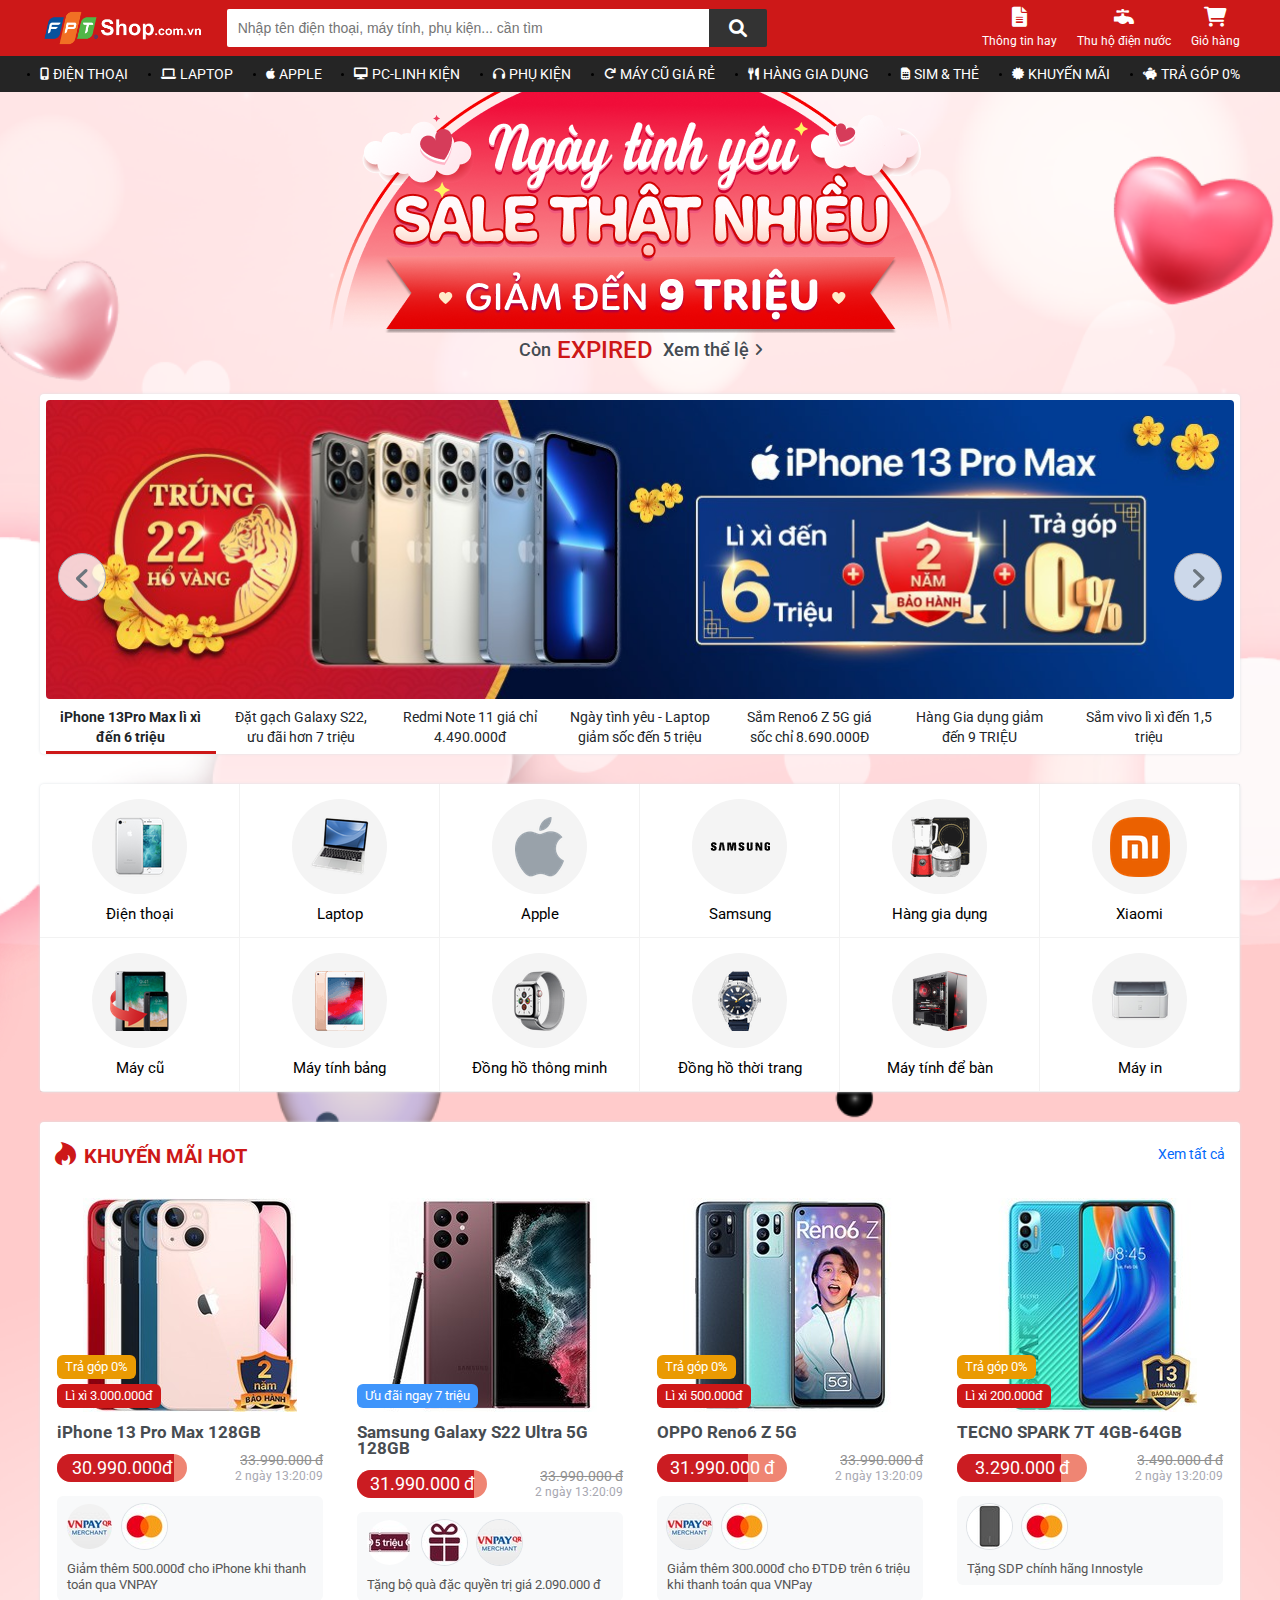
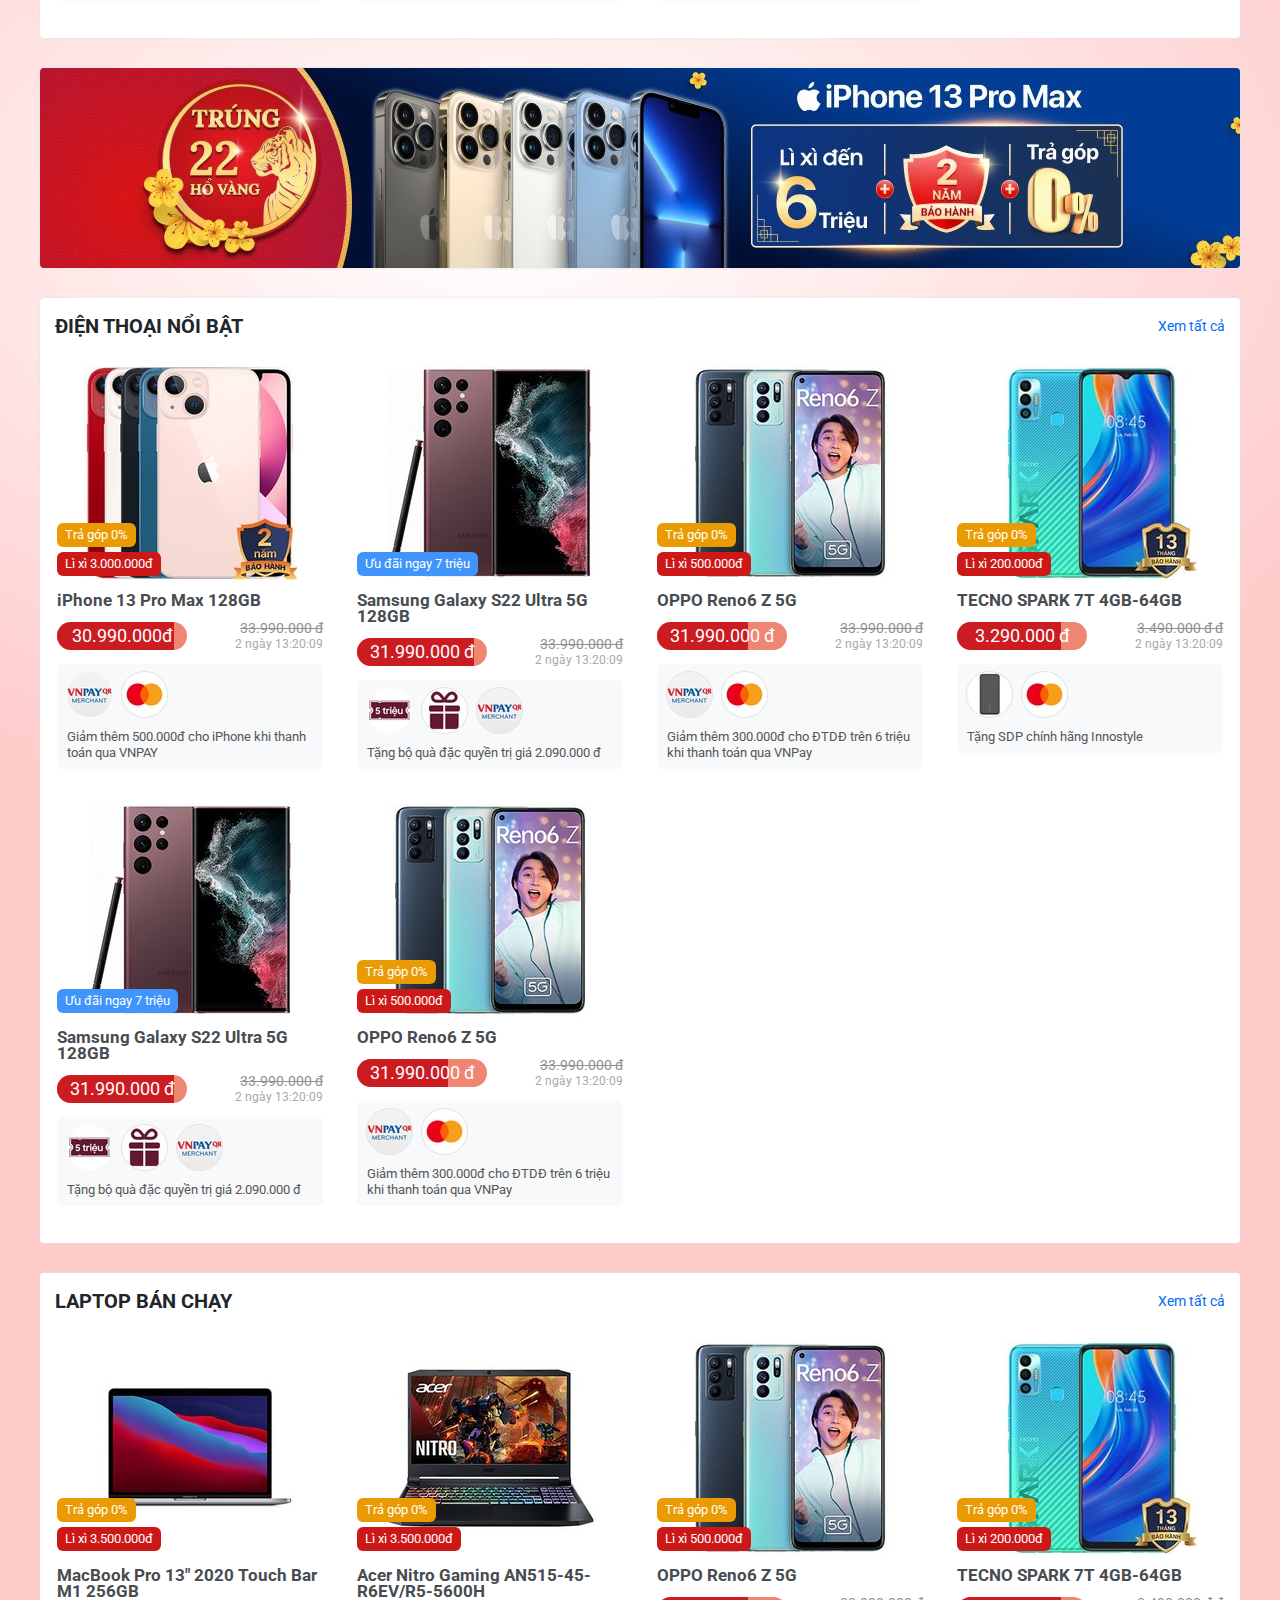
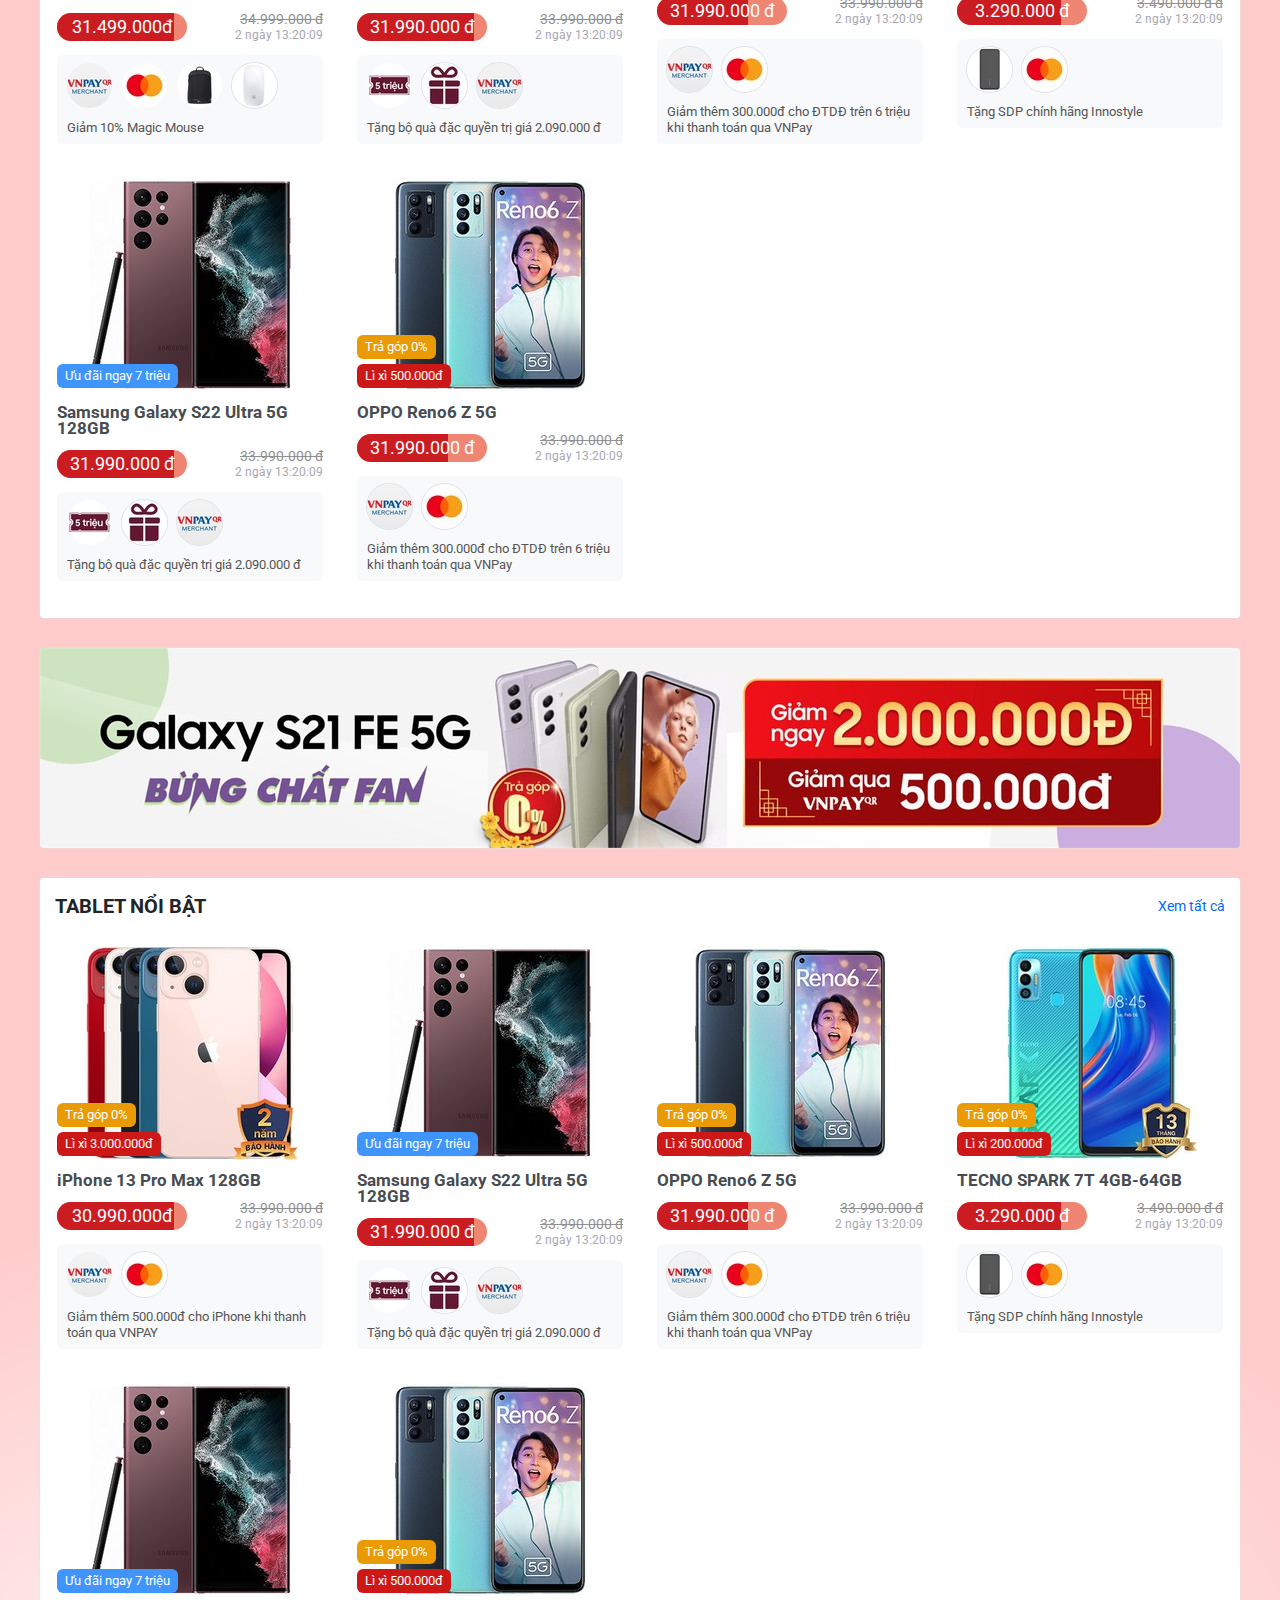
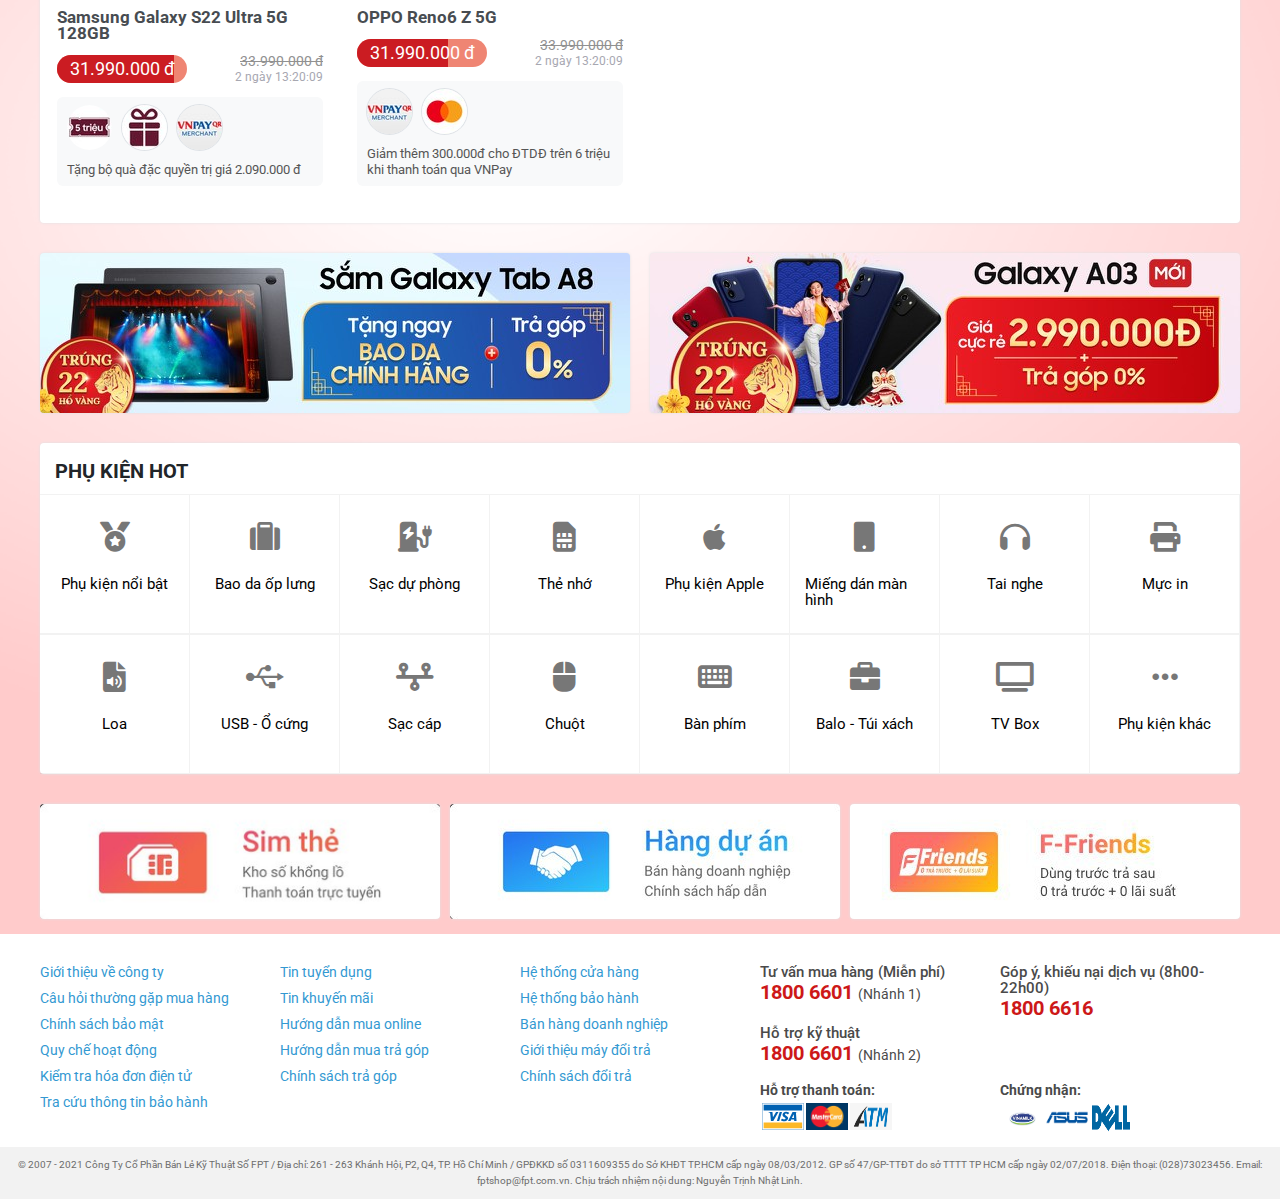
==== commit 5a2665d3: "slider" ====
--- a/index.html
+++ b/index.html
@@ -181,17 +181,31 @@
                     </div>
                 </div>
                 <div class="intro">
-                    <img src="./assets/img/slider-1.jfif" alt="" class="intro__img">
-                    <ul class="intro__control">
-                        <li class="intro__control-item intro__control-item--selected">iPhone 13Pro Max lì xì đến 6 triệu
-                        </li>
-                        <li class="intro__control-item">Đặt gạch Galaxy S22, ưu đãi hơn 7 triệu</li>
-                        <li class="intro__control-item">Redmi Note 11 giá chỉ 4.490.000đ</li>
-                        <li class="intro__control-item">Ngày tình yêu - Laptop giảm sốc đến 5 triệu</li>
-                        <li class="intro__control-item">Sắm Reno6 Z 5G giá sốc chỉ 8.690.000Đ</li>
-                        <li class="intro__control-item">Hàng Gia dụng giảm đến 9 TRIỆU</li>
-                        <li class="intro__control-item">Sắm vivo lì xì đến 1,5 triệu</li>
-                    </ul>
+                    <div class="slider">
+                        <i class="slider__prev fa-solid fa-angle-left"></i>
+                        <div class="slider__main-wrapper">
+                            <div class="slider__main">
+                                <img src="./assets/img/slider-1.jfif" alt="" class="slider__item intro__img">
+                                <img src="./assets/img/slider-2.jfif" alt="" class="slider__item intro__img">
+                                <img src="./assets/img/slider-3.jfif" alt="" class="slider__item intro__img">
+                            </div>
+                        </div>
+                        <ul class="sliders__dot-list intro__control">
+                            <li class="slider__dot-item intro__control-item intro__control-item--selected">iPhone 13Pro
+                                Max
+                                lì xì đến 6 triệu
+                            </li>
+                            <li class="slider__dot-item intro__control-item">Đặt gạch Galaxy S22, ưu đãi hơn 7 triệu
+                            </li>
+                            <li class="slider__dot-item intro__control-item">Redmi Note 11 giá chỉ 4.490.000đ</li>
+                            <li class="slider__dot-item intro__control-item">Ngày tình yêu - Laptop giảm sốc đến 5 triệu
+                            </li>
+                            <li class="slider__dot-item intro__control-item">Sắm Reno6 Z 5G giá sốc chỉ 8.690.000Đ</li>
+                            <li class="slider__dot-item intro__control-item">Hàng Gia dụng giảm đến 9 TRIỆU</li>
+                            <li class="slider__dot-item intro__control-item">Sắm vivo lì xì đến 1,5 triệu</li>
+                        </ul>
+                        <i class="slider__next fa-solid fa-angle-right"></i>
+                    </div>
                 </div>
                 <div class="category">
                     <ul class="grid__row category__list">
@@ -724,21 +738,21 @@
                             <div class="grid__col-3">
                                 <div class="product">
                                     <div class="product__img-wrap">
-                                        <img src="./assets/img/iphone13.jpg" alt="" class="product__img">
-                                        <div class="product__more-info">
-                                            <span class="product__more-info-item product__installment">Trả góp 0%</span>
-                                            <span class="product__more-info-item product__lucky-money">Lì xì
-                                                3.000.000đ</span>
-                                        </div>
-                                    </div>
-                                    <a href='' class="product__title">iPhone 13 Pro Max 128GB</a>
-                                    <div class="product__price-wrap">
-                                        <div class="product__price-current">
-                                            30.990.000đ
+                                        <img src="./assets/img/macbook.jfif" alt="" class="product__img">
+                                        <div class="product__more-info">
+                                            <span class="product__more-info-item product__installment">Trả góp 0%</span>
+                                            <span class="product__more-info-item product__lucky-money">Lì xì
+                                                3.500.000đ</span>
+                                        </div>
+                                    </div>
+                                    <a href='' class="product__title">MacBook Pro 13" 2020 Touch Bar M1 256GB</a>
+                                    <div class="product__price-wrap">
+                                        <div class="product__price-current">
+                                            31.499.000đ
                                             <div class="product__price-current-fill" style="width: 90%"></div>
                                         </div>
                                         <div class="product__price-old-wrap">
-                                            <span class="product__price-old">33.990.000 đ</span>
+                                            <span class="product__price-old">34.999.000 đ</span>
                                             <span class="product__price-old-time">2 ngày 13:20:09</span>
                                         </div>
                                     </div>
@@ -748,30 +762,37 @@
                                                 <li class="product__pay-item">
                                                     <img src="./assets/img/vnpay.jpg" alt="" class="product__pay-img">
                                                 </li>
-                                                <li class="product__pay-item product__pay-item--active">
+                                                <li class="product__pay-item">
                                                     <img src="./assets/img/master-card.jfif" alt=""
                                                         class="product__pay-img">
                                                 </li>
-                                            </ul>
-                                            <p class="product__pay-description">Giảm thêm 500.000đ cho iPhone khi thanh
-                                                toán
-                                                qua
-                                                VNPAY</p>
-                                        </div>
-                                    </div>
-
-                                </div>
-                            </div>
-                            <div class="grid__col-3">
-                                <div class="product">
-                                    <div class="product__img-wrap">
-                                        <img src="./assets/img/samsung-galaxy-s22.jpg" alt="" class="product__img">
-                                        <div class="product__more-info">
-                                            <span class="product__more-info-item product__endow">Ưu đãi ngay 7
-                                                triệu</span>
-                                        </div>
-                                    </div>
-                                    <a href='' class="product__title">Samsung Galaxy S22 Ultra 5G 128GB</a>
+                                                <li class="product__pay-item">
+                                                    <img src="./assets/img/balo.jfif" alt="" class="product__pay-img">
+                                                </li>
+                                                <li class="product__pay-item product__pay-item--active">
+                                                    <img src="./assets/img/mouse.jfif" alt="" class="product__pay-img">
+                                                </li>
+                                            </ul>
+                                            <p class="product__pay-description">Giảm 10% Magic Mouse</p>
+                                        </div>
+                                    </div>
+                                    <div class="product__controls">
+                                        <a href="" class="btn product__buy-btn">Mua ngay</a>
+                                        <a href="" class="btn product__compare-btn">So sánh</a>
+                                    </div>
+                                </div>
+                            </div>
+                            <div class="grid__col-3">
+                                <div class="product">
+                                    <div class="product__img-wrap">
+                                        <img src="./assets/img/acer.jpg" alt="" class="product__img">
+                                        <div class="product__more-info">
+                                            <span class="product__more-info-item product__installment">Trả góp 0%</span>
+                                            <span class="product__more-info-item product__lucky-money">Lì xì
+                                                3.500.000đ</span>
+                                        </div>
+                                    </div>
+                                    <a href='' class="product__title">Acer Nitro Gaming AN515-45-R6EV/R5-5600H</a>
                                     <div class="product__price-wrap">
                                         <div class="product__price-current">
                                             31.990.000 đ
@@ -1313,8 +1334,126 @@
             </div>
         </div>
         <footer class="footer">
+            <div class="footer__info">
+                <div class="grid">
+                    <div class="grid__row">
+                        <ul class="grid__col-20per footer__list">
+                            <li class="footer__item">
+                                <a href="" class="footer__item-link">Giới thiệu về công ty</a>
+                            </li>
+                            <li class="footer__item">
+                                <a href="" class="footer__item-link">Câu hỏi thường gặp mua hàng</a>
+                            </li>
+                            <li class="footer__item">
+                                <a href="" class="footer__item-link">Chính sách bảo mật</a>
+                            </li>
+                            <li class="footer__item">
+                                <a href="" class="footer__item-link">Quy chế hoạt động</a>
+                            </li>
+                            <li class="footer__item">
+                                <a href="" class="footer__item-link">Kiểm tra hóa đơn điện tử</a>
+                            </li>
+                            <li class="footer__item">
+                                <a href="" class="footer__item-link">Tra cứu thông tin bảo hành</a>
+                            </li>
+                        </ul>
+                        <ul class="grid__col-20per footer__list">
+                            <li class="footer__item">
+                                <a href="" class="footer__item-link">Tin tuyển dụng</a>
+                            </li>
+                            <li class="footer__item">
+                                <a href="" class="footer__item-link">Tin khuyến mãi</a>
+                            </li>
+                            <li class="footer__item">
+                                <a href="" class="footer__item-link">Hướng dẫn mua online</a>
+                            </li>
+                            <li class="footer__item">
+                                <a href="" class="footer__item-link">Hướng dẫn mua trả góp</a>
+                            </li>
+                            <li class="footer__item">
+                                <a href="" class="footer__item-link">Chính sách trả góp</a>
+                            </li>
+                        </ul>
+                        <ul class="grid__col-20per footer__list">
+                            <li class="footer__item">
+                                <a href="" class="footer__item-link">Hệ thống cửa hàng</a>
+                            </li>
+                            <li class="footer__item">
+                                <a href="" class="footer__item-link">Hệ thống bảo hành</a>
+                            </li>
+                            <li class="footer__item">
+                                <a href="" class="footer__item-link">Bán hàng doanh nghiệp</a>
+                            </li>
+                            <li class="footer__item">
+                                <a href="" class="footer__item-link">Giới thiệu máy đổi trả</a>
+                            </li>
+                            <li class="footer__item">
+                                <a href="" class="footer__item-link">Chính sách đổi trả</a>
+                            </li>
+                        </ul>
+                        <div class="grid__col-40per footer__contact">
+                            <div class="grid__row">
+                                <div class="grid__col-6">
+                                    <span class="footer__contact-title">Tư vấn mua hàng (Miễn phí)</span>
+                                    <p class="footer__contact-phone">
+                                        1800 6601
+                                        <span class="footer__contact-phone-more">(Nhánh 1)</span>
+                                    </p>
+                                </div>
+                                <div class="grid__col-6">
+                                    <span class="footer__contact-title">Góp ý, khiếu nại dịch vụ (8h00-22h00)</span>
+                                    <p class="footer__contact-phone">
+                                        1800 6616
+                                    </p>
+                                </div>
+                                <div class="grid__col-6">
+                                    <span class="footer__contact-title">Hỗ trợ kỹ thuật</span>
+                                    <p class="footer__contact-phone">
+                                        1800 6601
+                                        <span class="footer__contact-phone-more">(Nhánh 2)</span>
+                                    </p>
+                                </div>
+                            </div>
+                            <div class="grid__row">
+                                <div class="grid__col-6">
+                                    <div class="footer__payment">
+                                        <h4 class="footer__payment-heading">Hỗ trợ thanh toán:</h4>
+                                        <div class="footer__payment-wrap-img">
+                                            <img src="./assets/img/visa-logo.svg" alt="" class="footer__payment-img">
+                                            <img src="./assets/img/master-card-logo.jpg" alt=""
+                                                class="footer__payment-img">
+                                            <img src="./assets/img/atm.png" alt="" class="footer__payment-img">
+                                        </div>
+                                    </div>
+                                </div>
+                                <div class="grid__col-6">
+                                    <div class="footer__certificate">
+                                        <h4 class="footer__certificate-heading">Chứng nhận:</h4>
+                                        <div class="footer__certificate-wrap-img">
+                                            <img src="./assets/img/vinamilk.jpg" alt="" class="footer__certificate-img">
+                                            <img src="./assets/img/asus-logo.png" alt=""
+                                                class="footer__certificate-img">
+                                            <img src="./assets/img/dell-logo.png" alt=""
+                                                class="footer__certificate-img">
+                                        </div>
+                                    </div>
+                                </div>
+                            </div>
+                        </div>
+                    </div>
+                </div>
+            </div>
+            <div class="footer__company">
+                <p class="footer__company-content">© 2007 - 2021 Công Ty Cổ Phần Bán Lẻ Kỹ Thuật Số FPT / Địa chỉ:
+                    261 - 263 Khánh Hội, P2, Q4, TP. Hồ Chí Minh / GPĐKKD số
+                    0311609355 do Sở KHĐT TP.HCM cấp ngày 08/03/2012. GP số 47/GP-TTĐT do sở TTTT TP HCM cấp ngày
+                    02/07/2018. Điện thoại:
+                    (028)73023456. Email: fptshop@fpt.com.vn. Chịu trách nhiệm nội dung: Nguyễn Trịnh Nhật Linh.</p>
+            </div>
         </footer>
     </div>
+
+    <script src="./assets/js/index.js"></script>
 </body>
 
 </html>--- a/assets/css/base.css
+++ b/assets/css/base.css
@@ -46,6 +46,18 @@
 
 .grid__col-6 {
   width: calc(100% / 2);
+}
+
+.grid__col-20per {
+  width: 20%;
+}
+
+.grid__col-40per {
+  width: 40%;
+}
+
+.grid__col-60per {
+  width: 60%;
 }
 
 /* TODO: Box */
@@ -128,6 +140,7 @@
 .product {
   padding: 16px;
   border: solid 1px #fff;
+  position: relative;
 }
 
 .product:hover .product__img {
@@ -135,6 +148,10 @@
   -ms-transform: scale(1.03);
   transform: scale(1.03);
   transition: all 0.5s;
+}
+
+.product:hover .product__controls {
+  visibility: visible;
 }
 
 .product:hover {
@@ -279,3 +296,86 @@
   line-height: 1.6rem;
   text-align: left;
 }
+
+.btn {
+  text-decoration: none;
+  outline: none;
+  border: none;
+  padding: 0 8px;
+  min-width: 100px;
+  min-height: 34px;
+  border-radius: 4px;
+  font-size: 1.6rem;
+  display: inline-block;
+  text-align: center;
+  line-height: 34px;
+}
+
+.product__controls {
+  position: absolute;
+  bottom: -35px;
+  left: 0;
+  display: flex;
+  visibility: hidden;
+  z-index: 1;
+}
+
+.product__buy-btn {
+  width: 160px;
+  background-color: var(--primary-color);
+  color: var(--white-color);
+  margin-right: auto;
+}
+
+.product__compare-btn {
+  background-color: #616157;
+  color: var(--white-color);
+}
+
+/* TODO Slider */
+
+.slider {
+  position: relative;
+}
+
+.slider__prev,
+.slider__next {
+  position: absolute;
+  top: 50%;
+  transform: translateY(-50%);
+  width: 48px;
+  height: 48px;
+  border: 1px solid #a7a7b1;
+  color: #6c757d;
+  border-radius: 50%;
+  text-align: center;
+  line-height: 48px;
+  background-color: rgba(255, 255, 255, 0.8);
+  font-size: 2.6rem;
+  z-index: 1;
+}
+
+.slider__prev:hover,
+.slider__next:hover {
+  background-color: var(--white-color);
+  cursor: pointer;
+}
+
+.slider__prev {
+  left: 12px;
+}
+
+.slider__next {
+  right: 12px;
+}
+
+.slider__main-wrapper {
+  width: 100%;
+  overflow: hidden;
+}
+
+.slider__main {
+  display: flex;
+  transition: transform 0.5s linear;
+  will-change: transform;
+}
--- a/assets/css/main.css
+++ b/assets/css/main.css
@@ -72,6 +72,7 @@
   overflow: hidden;
   animation: fadeIn 0.2s ease;
   display: none;
+  z-index: 2;
 }
 
 .header-top__search-trend-heading {
@@ -148,7 +149,7 @@
   list-style: none;
   animation: fadeInGoUp 0.2s ease-out;
   display: none;
-  z-index: 1;
+  z-index: 2;
 }
 
 .header-top__more-info::before {
@@ -215,7 +216,7 @@
   background-repeat: no-repeat;
   background-size: cover;
   background-position: top center;
-  padding-bottom: 200px;
+  padding-bottom: 15px;
 }
 
 /* TODO: Countdown */
@@ -269,6 +270,7 @@
 }
 
 .intro__img {
+  display: block;
   border-radius: 4px;
   width: 100%;
 }
@@ -432,3 +434,89 @@
 }
 
 /* END: App container */
+
+/* TODO: footer */
+.footer {
+  background-color: #fff;
+  padding-top: 25px;
+}
+
+.footer__info {
+  padding-bottom: 15px;
+}
+
+.footer__list {
+  list-style: none;
+  padding: 0 12px;
+}
+
+.footer__item-link {
+  display: inline-block;
+  font-size: 1.4rem;
+  color: #3399d2;
+  padding: 5px 0;
+  text-decoration: none;
+  margin-left: -12px;
+}
+
+.footer__item-link:hover {
+  color: var(--black-color);
+  text-decoration: underline;
+}
+
+.footer__contact-title {
+  display: block;
+  color: #4a4a4a;
+  font-size: 1.5rem;
+  font-weight: 500;
+  padding: 5px 0 0;
+}
+
+.footer__contact-phone {
+  color: var(--primary-color);
+  font-size: 2rem;
+  font-weight: 700;
+  margin: 4px 0;
+}
+
+.footer__contact-phone-more {
+  color: #4a4a4a;
+  font-size: 1.4rem;
+  font-weight: 400;
+}
+
+.footer__company {
+  background-color: #f2f2f2;
+  padding: 10px 2px;
+}
+
+.footer__company-content {
+  background: #f2f2f2;
+  font-size: 1rem;
+  color: #6d6d6d;
+  text-align: center;
+}
+
+.footer__certificate,
+.footer__payment {
+  margin-top: 15px;
+}
+
+.footer__certificate-heading,
+.footer__payment-heading {
+  font-size: 1.4rem;
+  font-weight: 700;
+  color: #4a4a4a;
+  margin-bottom: 5px;
+}
+
+.footer__certificate-wrap-img,
+.footer__payment-wrap-img {
+  display: flex;
+}
+
+.footer__certificate-img,
+.footer__payment-img {
+  width: 44px;
+  padding-left: 2px;
+}
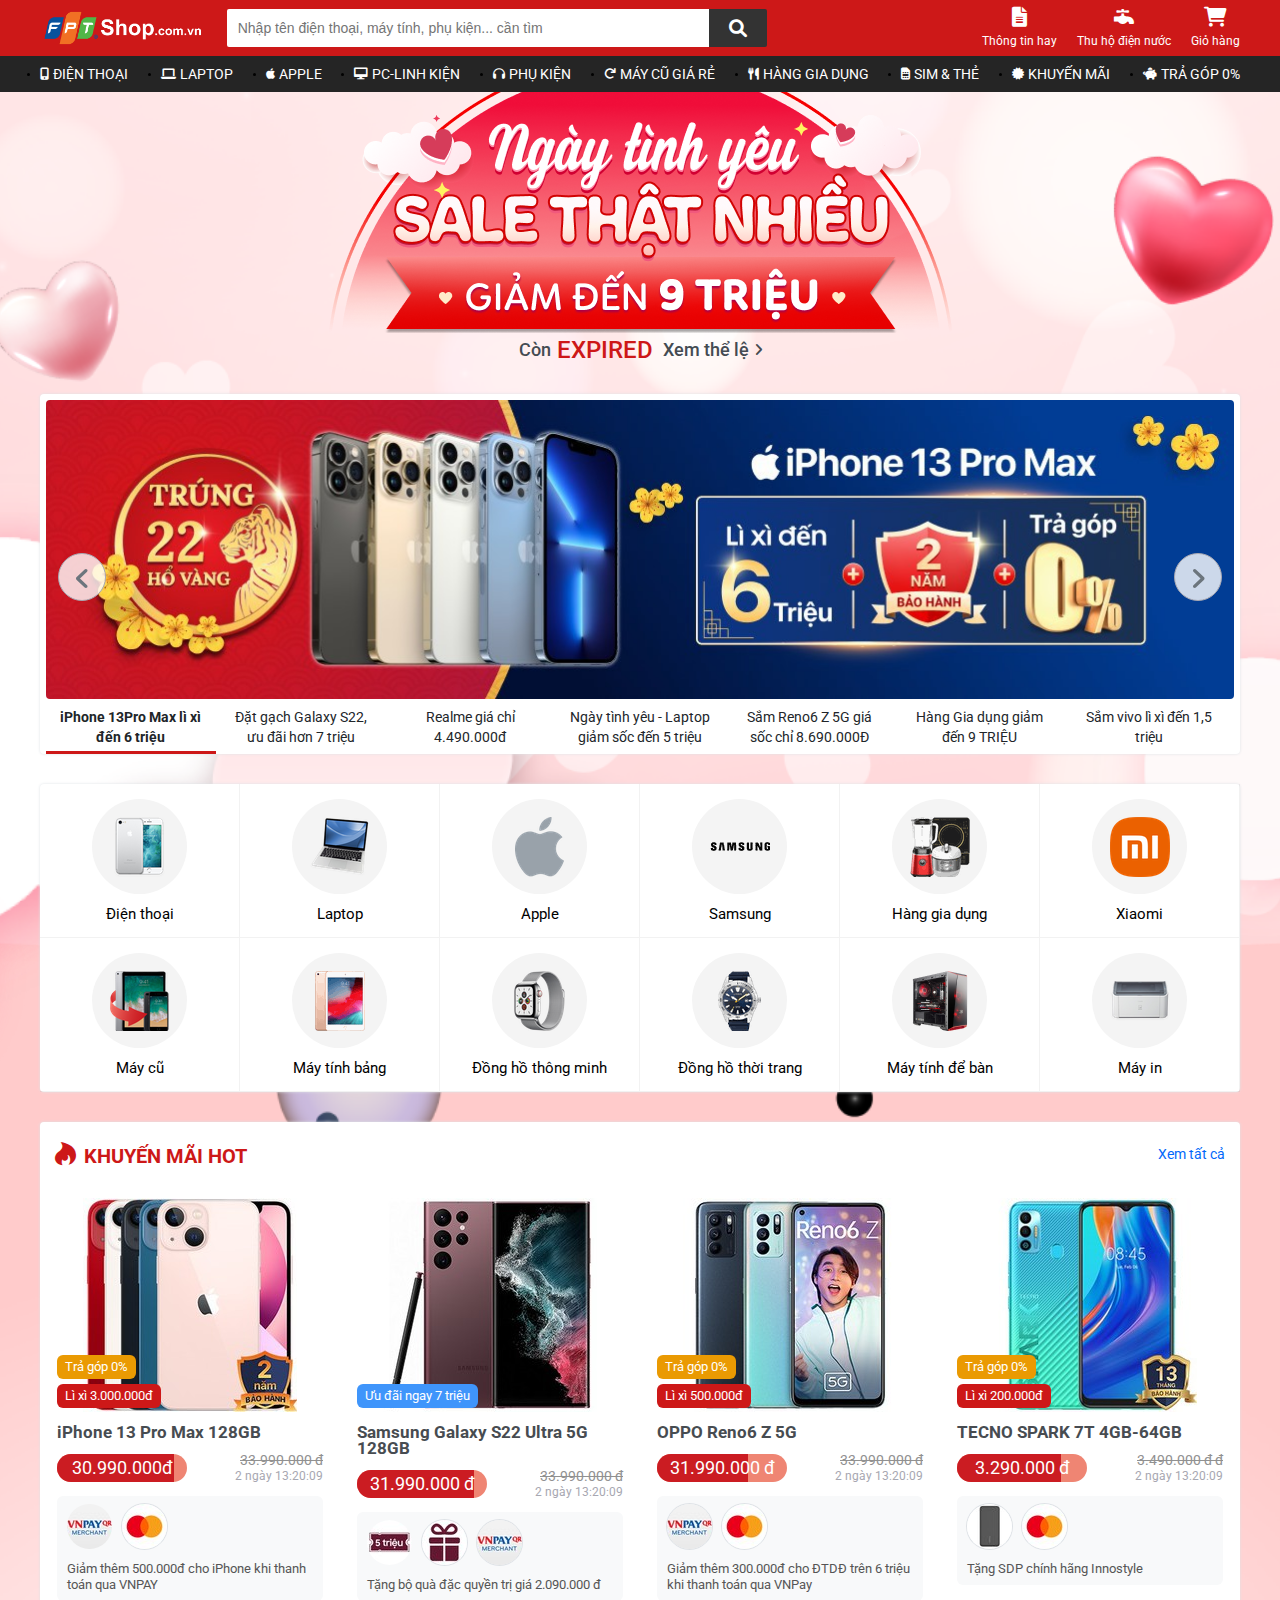
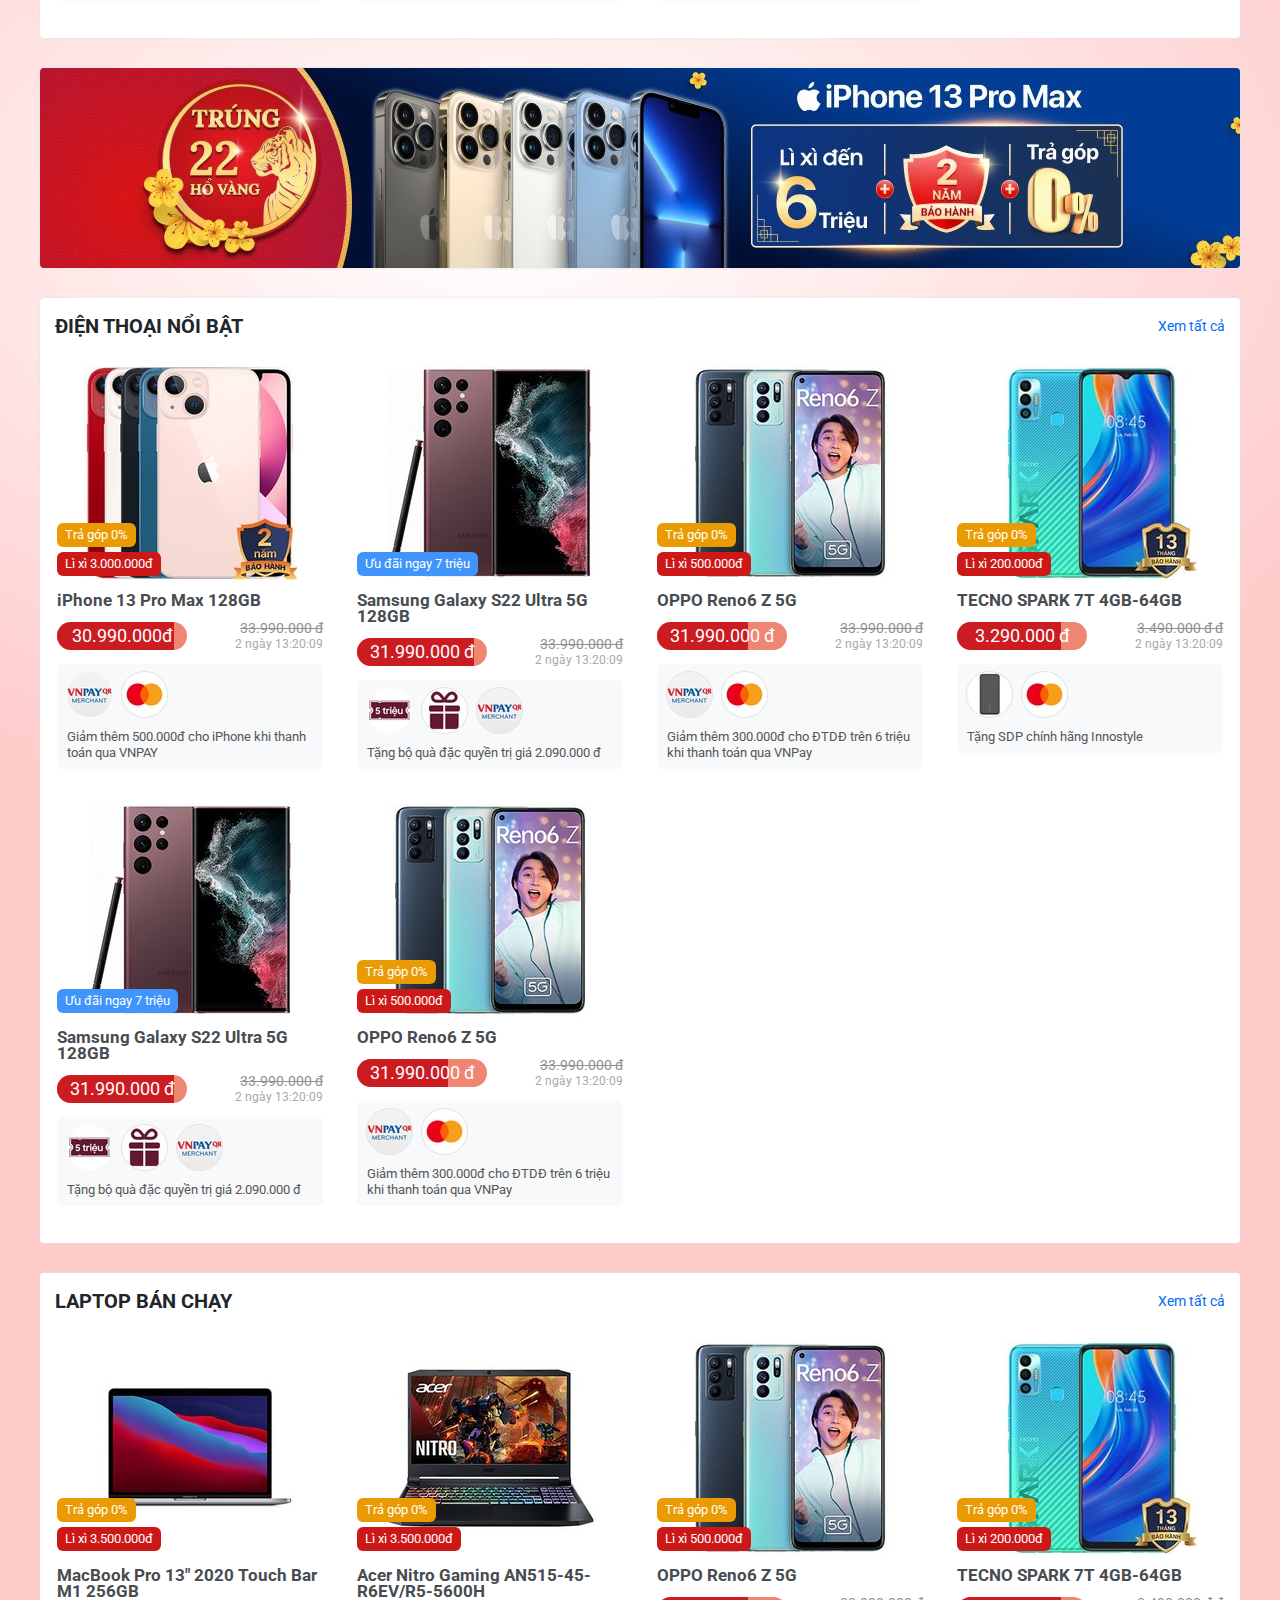
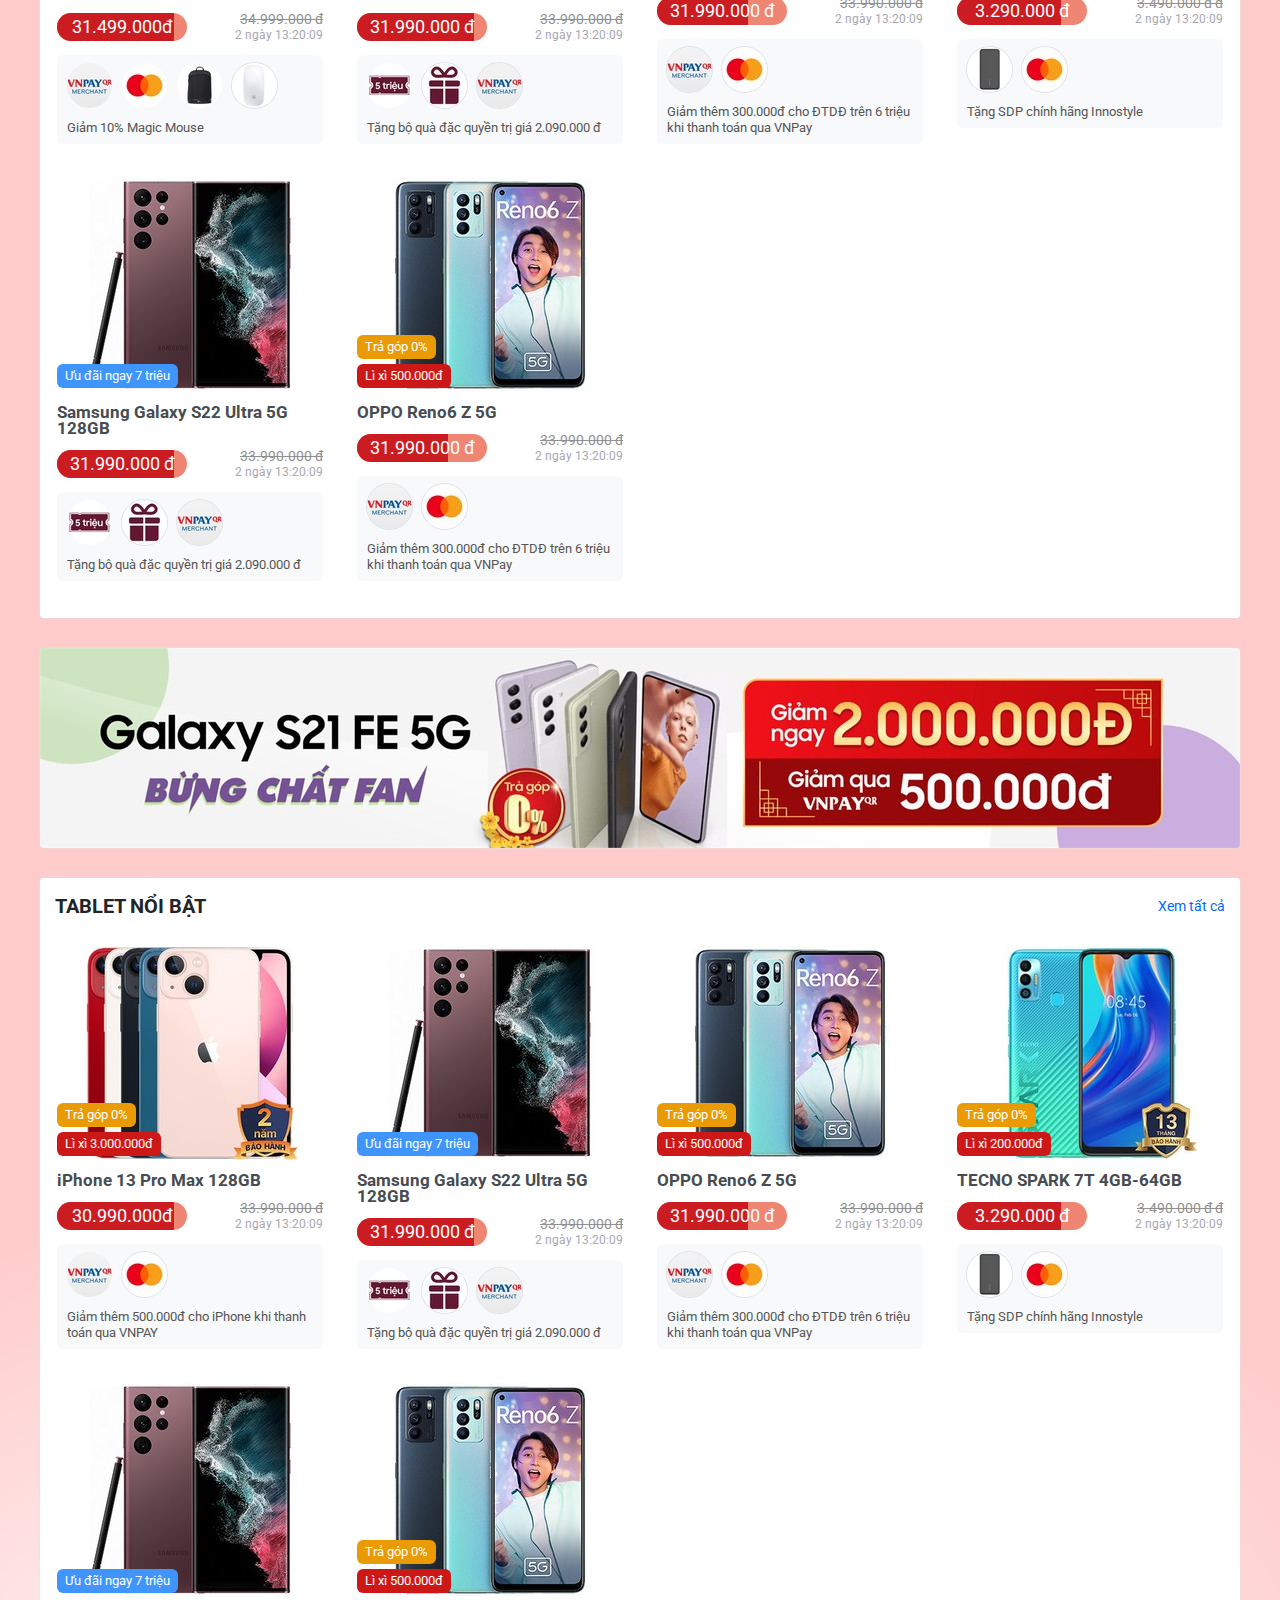
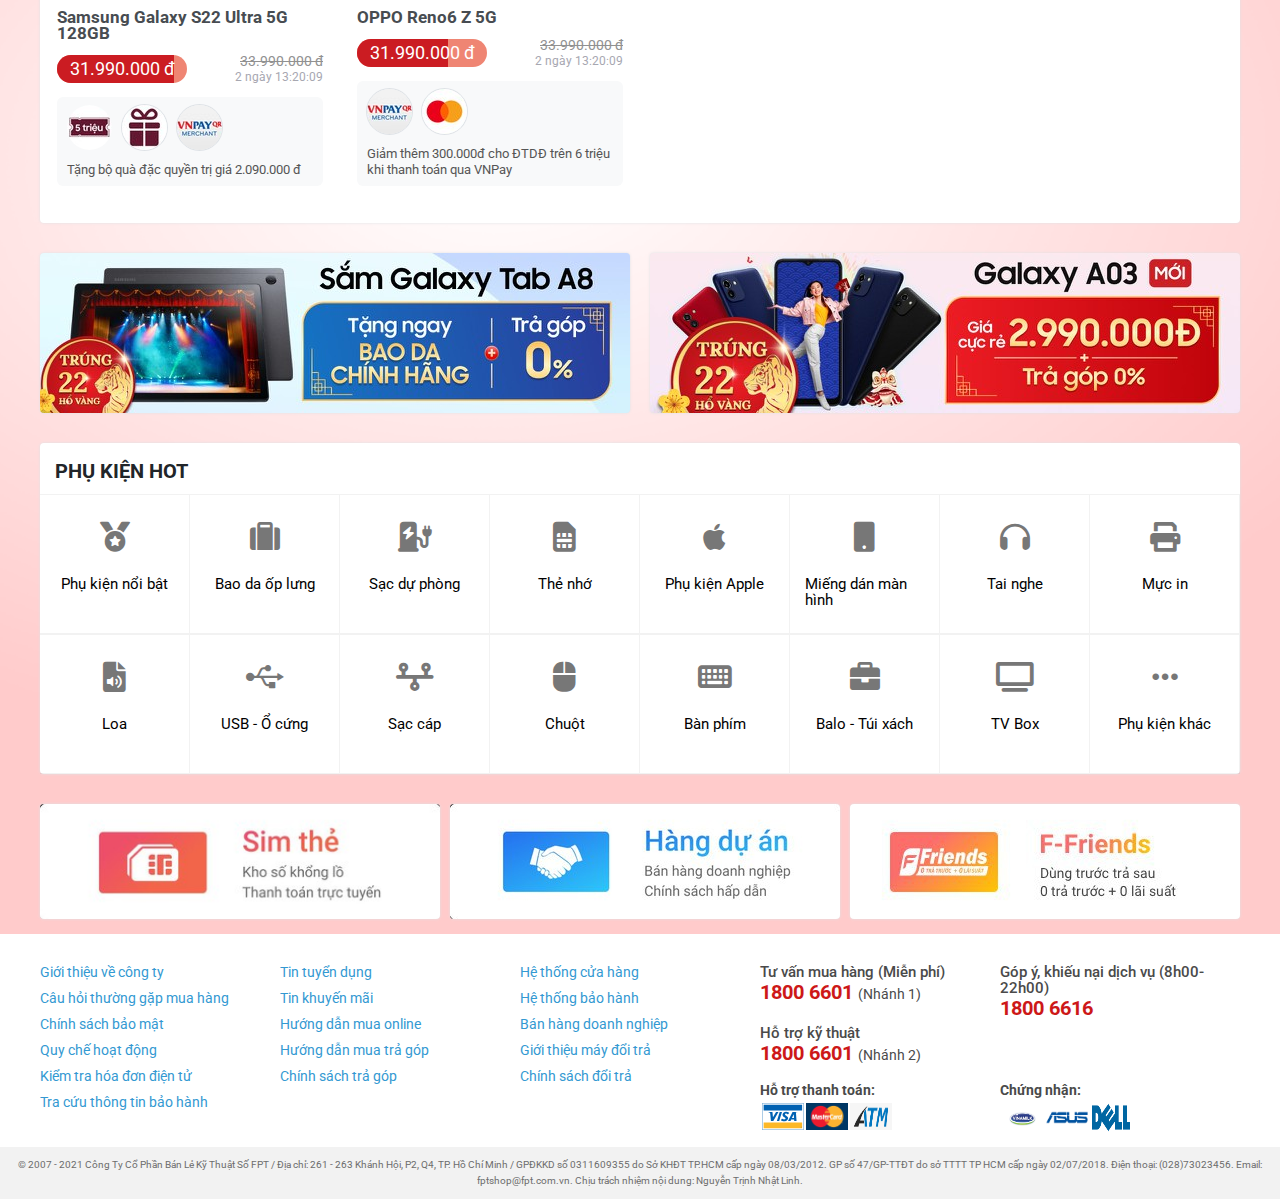
==== commit 0ad9b705: "data slider" ====
--- a/index.html
+++ b/index.html
@@ -185,9 +185,14 @@
                         <i class="slider__prev fa-solid fa-angle-left"></i>
                         <div class="slider__main-wrapper">
                             <div class="slider__main">
-                                <img src="./assets/img/slider-1.jfif" alt="" class="slider__item intro__img">
-                                <img src="./assets/img/slider-2.jfif" alt="" class="slider__item intro__img">
-                                <img src="./assets/img/slider-3.jfif" alt="" class="slider__item intro__img">
+                                <img src="./assets/img/slider-iphone13.jfif" alt="" class="slider__item intro__img">
+                                <img src="./assets/img/slider-galaxy.jfif" alt="" class="slider__item intro__img">
+                                <img src="./assets/img/slider-realme.jfif" alt="" class="slider__item intro__img">
+                                <img src="./assets/img/slider-giamsoclaptop.jfif" alt=""
+                                    class="slider__item intro__img">
+                                <img src="./assets/img/slider-reno6.jfif" alt="" class="slider__item intro__img">
+                                <img src="./assets/img/slider-hanggiadung.jfif" alt="" class="slider__item intro__img">
+                                <img src="./assets/img/slider-vivo.jfif" alt="" class="slider__item intro__img">
                             </div>
                         </div>
                         <ul class="sliders__dot-list intro__control">
@@ -197,7 +202,7 @@
                             </li>
                             <li class="slider__dot-item intro__control-item">Đặt gạch Galaxy S22, ưu đãi hơn 7 triệu
                             </li>
-                            <li class="slider__dot-item intro__control-item">Redmi Note 11 giá chỉ 4.490.000đ</li>
+                            <li class="slider__dot-item intro__control-item">Realme giá chỉ 4.490.000đ</li>
                             <li class="slider__dot-item intro__control-item">Ngày tình yêu - Laptop giảm sốc đến 5 triệu
                             </li>
                             <li class="slider__dot-item intro__control-item">Sắm Reno6 Z 5G giá sốc chỉ 8.690.000Đ</li>
@@ -736,7 +741,7 @@
                         </div>
                         <div class="grid__row">
                             <div class="grid__col-3">
-                                <div class="product">
+                                <div class="product product--has-controls-btn">
                                     <div class="product__img-wrap">
                                         <img src="./assets/img/macbook.jfif" alt="" class="product__img">
                                         <div class="product__more-info">
--- a/assets/css/base.css
+++ b/assets/css/base.css
@@ -141,6 +141,7 @@
   padding: 16px;
   border: solid 1px #fff;
   position: relative;
+  background-color: var(--white-color);
 }
 
 .product:hover .product__img {
@@ -151,7 +152,7 @@
 }
 
 .product:hover .product__controls {
-  visibility: visible;
+  display: flex;
 }
 
 .product:hover {
@@ -160,6 +161,11 @@
   -webkit-box-shadow: 0 0 2px 0 #dee2e6;
   border-radius: 6px;
   transition: all 0.5s;
+  z-index: 3;
+}
+
+.product--has-controls-btn:hover {
+  height: calc(100% + 36px);
 }
 
 .product__img-wrap {
@@ -309,14 +315,17 @@
   display: inline-block;
   text-align: center;
   line-height: 34px;
+  transition: background-color 0.2s linear;
 }
 
 .product__controls {
   position: absolute;
-  bottom: -35px;
   left: 0;
-  display: flex;
-  visibility: hidden;
+  bottom: 10px;
+  padding: 0 16px;
+  width: 100%;
+  display: none;
+  justify-content: space-between;
   z-index: 1;
 }
 
@@ -327,9 +336,17 @@
   margin-right: auto;
 }
 
+.product__buy-btn:hover {
+  background: #ae1427;
+}
+
 .product__compare-btn {
-  background-color: #616157;
+  background-color: #99a2aa;
   color: var(--white-color);
+}
+
+.product__compare-btn:hover {
+  background: #6c757d;
 }
 
 /* TODO Slider */
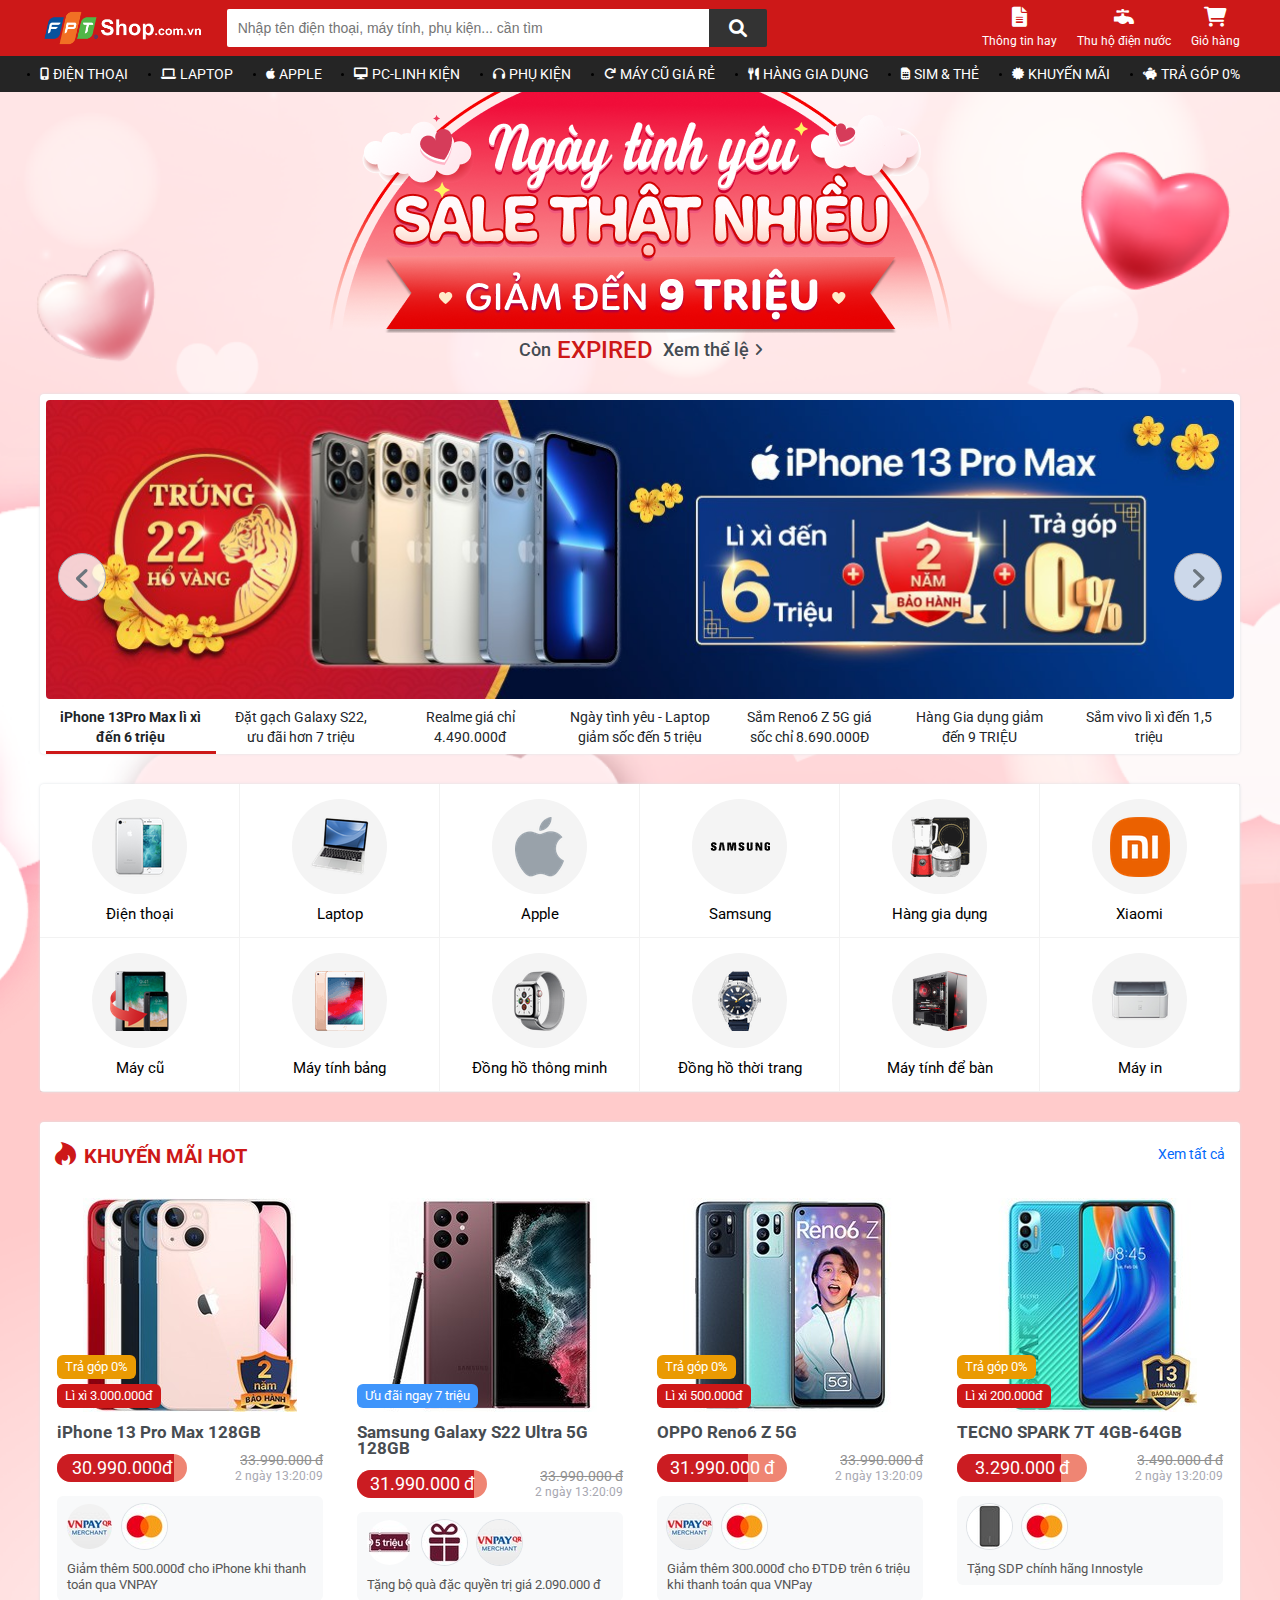
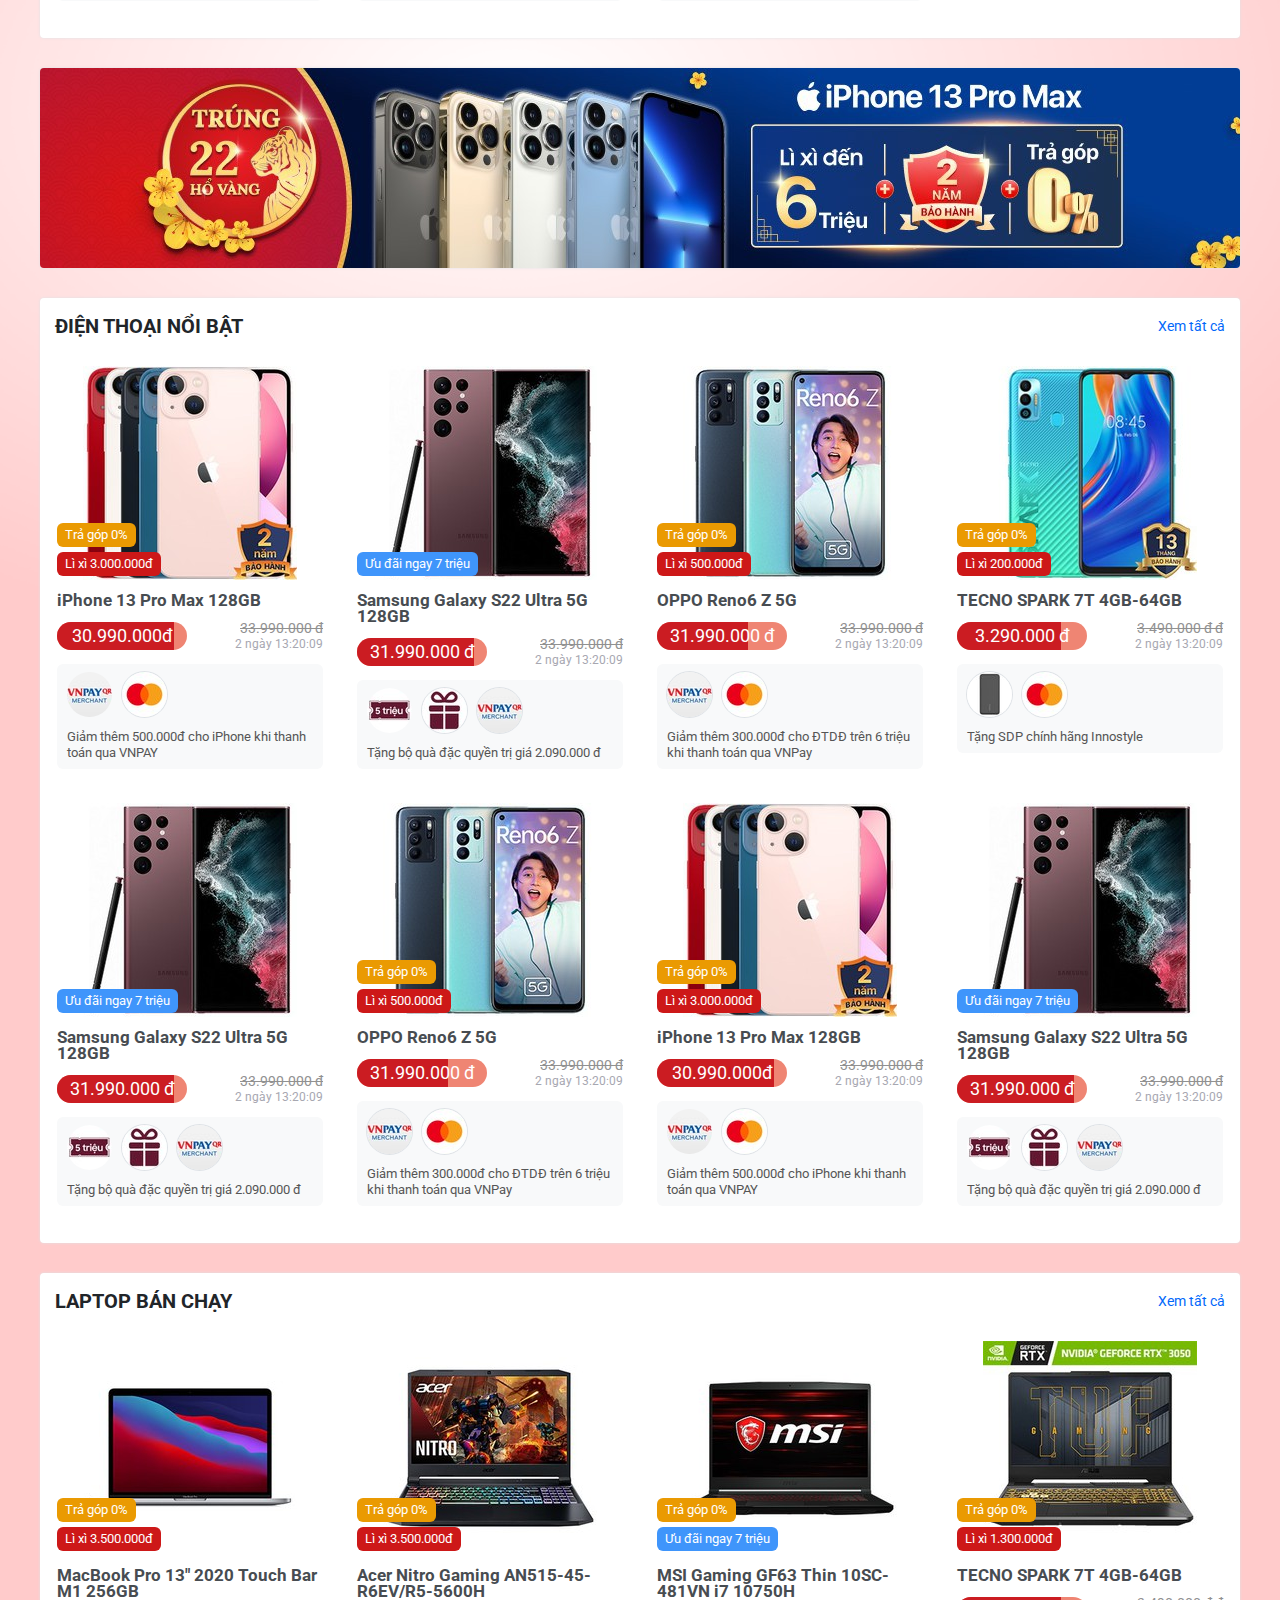
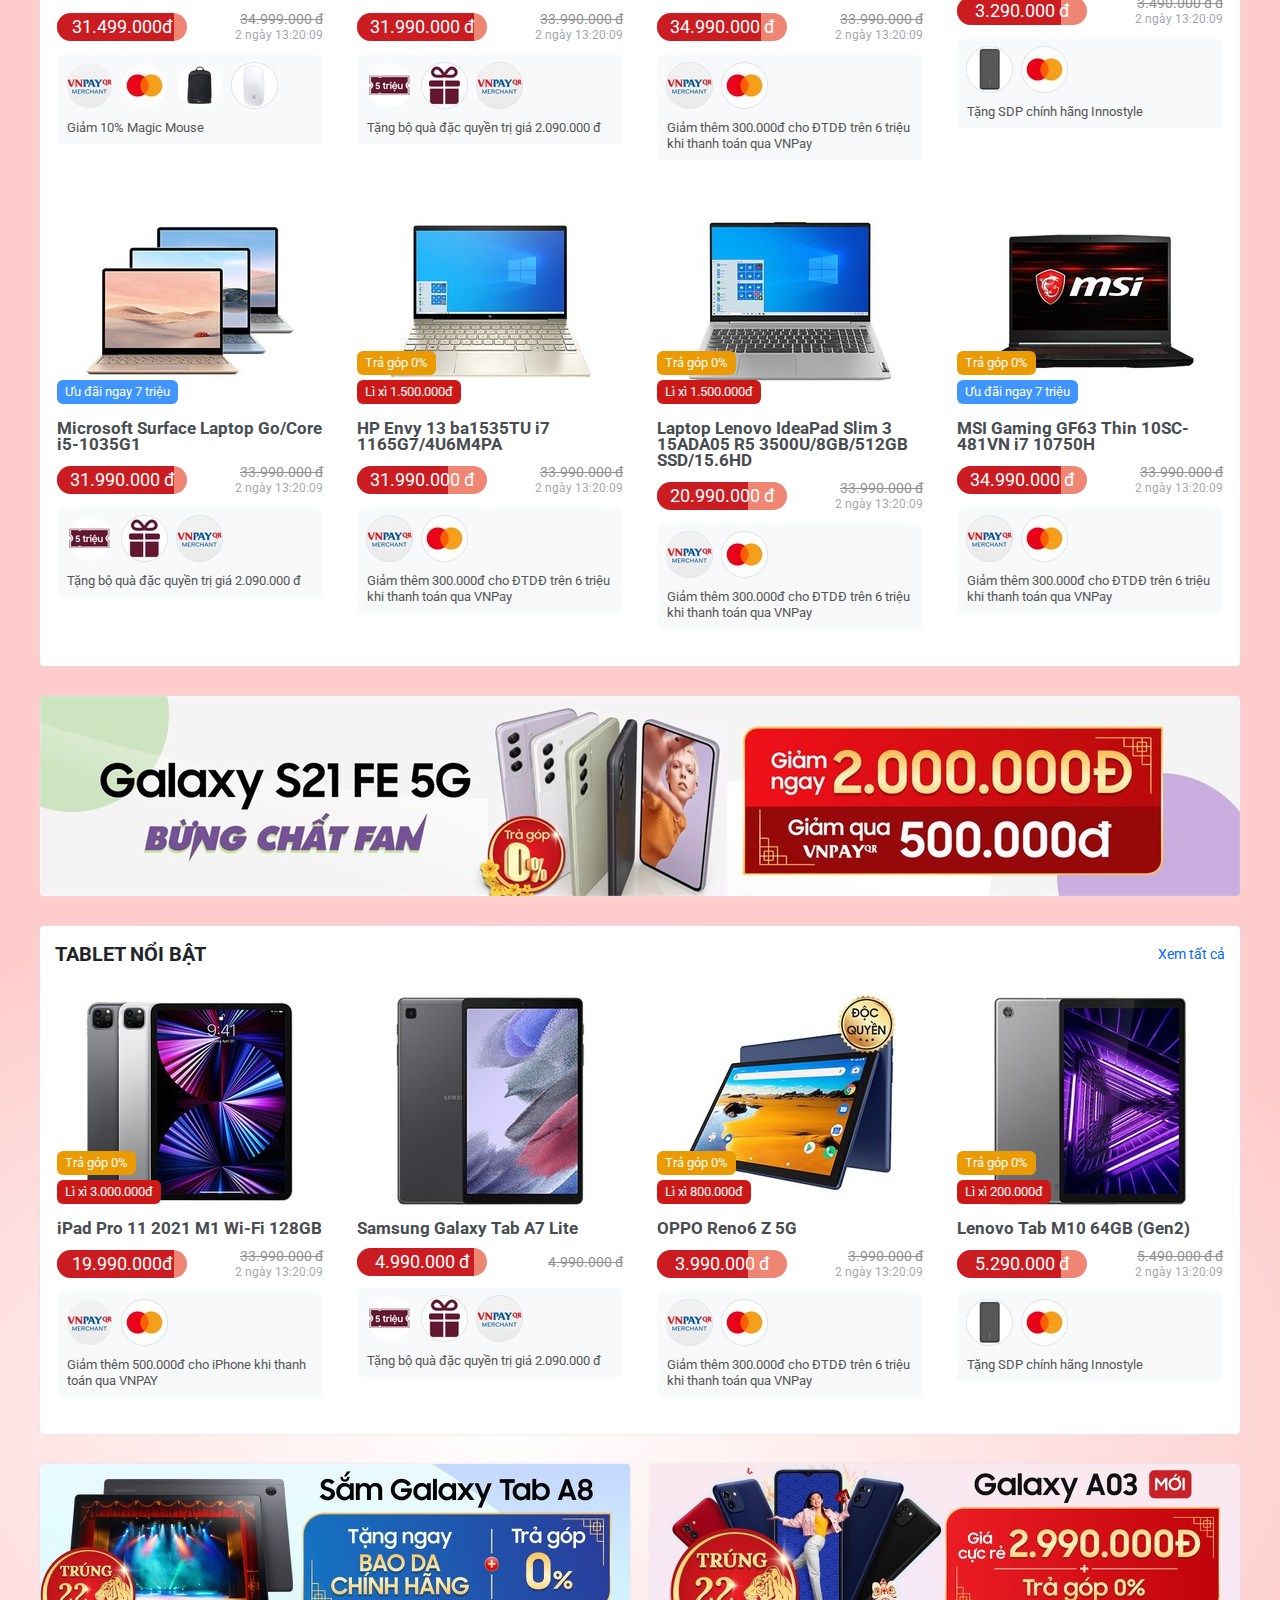
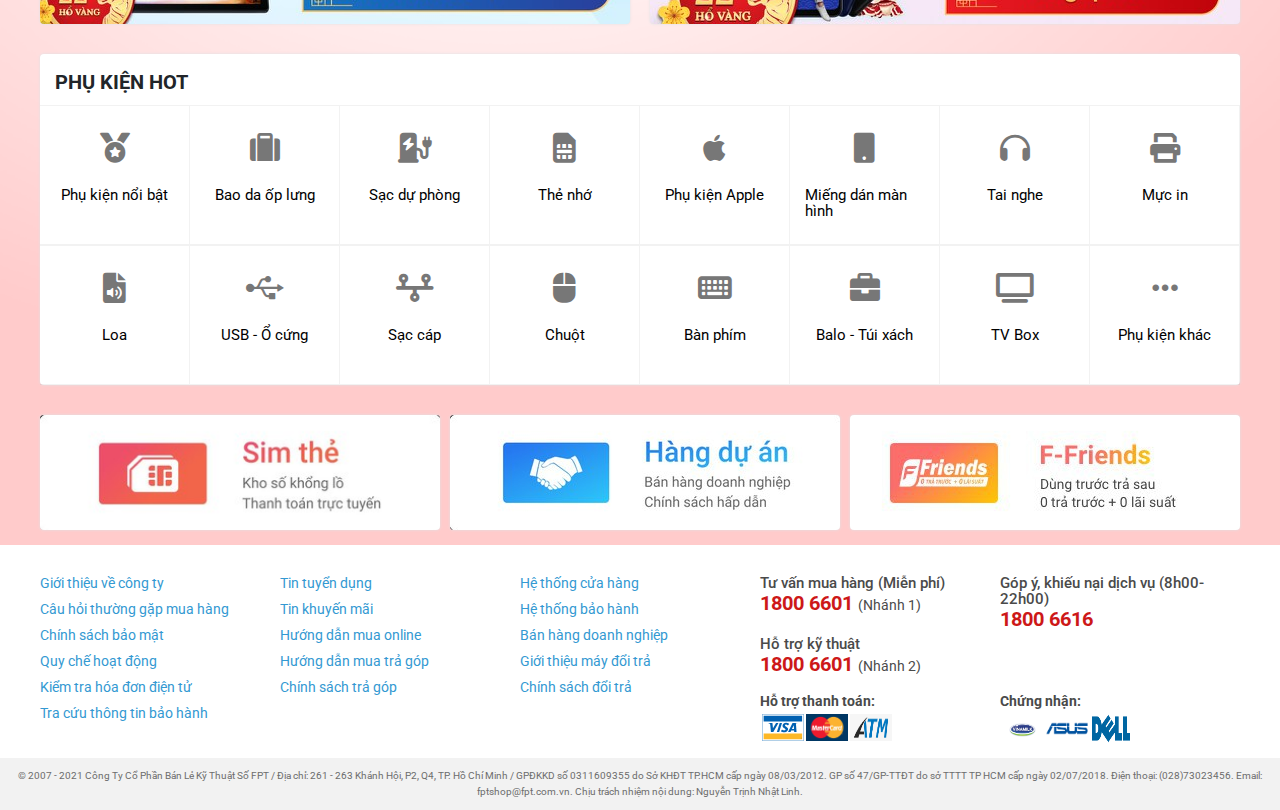
==== commit 07e6d7fd: "data tablet laptop" ====
--- a/index.html
+++ b/index.html
@@ -494,7 +494,7 @@
                         </div>
                         <div class="grid__row">
                             <div class="grid__col-3">
-                                <div class="product">
+                                <div class="product product--has-controls-btn">
                                     <div class="product__img-wrap">
                                         <img src="./assets/img/iphone13.jpg" alt="" class="product__img">
                                         <div class="product__more-info">
@@ -531,11 +531,14 @@
                                                 VNPAY</p>
                                         </div>
                                     </div>
-
-                                </div>
-                            </div>
-                            <div class="grid__col-3">
-                                <div class="product">
+                                    <div class="product__controls">
+                                        <a href="" class="btn product__buy-btn">Mua ngay</a>
+                                        <a href="" class="btn product__compare-btn">So sánh</a>
+                                    </div>
+                                </div>
+                            </div>
+                            <div class="grid__col-3">
+                                <div class="product product--has-controls-btn">
                                     <div class="product__img-wrap">
                                         <img src="./assets/img/samsung-galaxy-s22.jpg" alt="" class="product__img">
                                         <div class="product__more-info">
@@ -572,10 +575,14 @@
                                                 đ</p>
                                         </div>
                                     </div>
-                                </div>
-                            </div>
-                            <div class="grid__col-3">
-                                <div class="product">
+                                    <div class="product__controls">
+                                        <a href="" class="btn product__buy-btn">Mua ngay</a>
+                                        <a href="" class="btn product__compare-btn">So sánh</a>
+                                    </div>
+                                </div>
+                            </div>
+                            <div class="grid__col-3">
+                                <div class="product product--has-controls-btn">
                                     <div class="product__img-wrap">
                                         <img src="./assets/img/oppo-reno.jpg" alt="" class="product__img">
                                         <div class="product__more-info">
@@ -610,10 +617,14 @@
                                                 khi thanh toán qua VNPay</p>
                                         </div>
                                     </div>
-                                </div>
-                            </div>
-                            <div class="grid__col-3">
-                                <div class="product">
+                                    <div class="product__controls">
+                                        <a href="" class="btn product__buy-btn">Mua ngay</a>
+                                        <a href="" class="btn product__compare-btn">So sánh</a>
+                                    </div>
+                                </div>
+                            </div>
+                            <div class="grid__col-3">
+                                <div class="product product--has-controls-btn">
                                     <div class="product__img-wrap">
                                         <img src="./assets/img/tecno.jpg" alt="" class="product__img">
                                         <div class="product__more-info">
@@ -647,10 +658,14 @@
                                             <p class="product__pay-description">Tặng SDP chính hãng Innostyle</p>
                                         </div>
                                     </div>
-                                </div>
-                            </div>
-                            <div class="grid__col-3">
-                                <div class="product">
+                                    <div class="product__controls">
+                                        <a href="" class="btn product__buy-btn">Mua ngay</a>
+                                        <a href="" class="btn product__compare-btn">So sánh</a>
+                                    </div>
+                                </div>
+                            </div>
+                            <div class="grid__col-3">
+                                <div class="product product-has-controls-btn">
                                     <div class="product__img-wrap">
                                         <img src="./assets/img/samsung-galaxy-s22.jpg" alt="" class="product__img">
                                         <div class="product__more-info">
@@ -687,10 +702,14 @@
                                                 đ</p>
                                         </div>
                                     </div>
-                                </div>
-                            </div>
-                            <div class="grid__col-3">
-                                <div class="product">
+                                    <div class="product__controls">
+                                        <a href="" class="btn product__buy-btn">Mua ngay</a>
+                                        <a href="" class="btn product__compare-btn">So sánh</a>
+                                    </div>
+                                </div>
+                            </div>
+                            <div class="grid__col-3">
+                                <div class="product product--has-controls-btn">
                                     <div class="product__img-wrap">
                                         <img src="./assets/img/oppo-reno.jpg" alt="" class="product__img">
                                         <div class="product__more-info">
@@ -724,6 +743,99 @@
                                             <p class="product__pay-description">Giảm thêm 300.000đ cho ĐTDĐ trên 6 triệu
                                                 khi thanh toán qua VNPay</p>
                                         </div>
+                                    </div>
+                                    <div class="product__controls">
+                                        <a href="" class="btn product__buy-btn">Mua ngay</a>
+                                        <a href="" class="btn product__compare-btn">So sánh</a>
+                                    </div>
+                                </div>
+                            </div>
+                            <div class="grid__col-3">
+                                <div class="product product--has-controls-btn">
+                                    <div class="product__img-wrap">
+                                        <img src="./assets/img/iphone13.jpg" alt="" class="product__img">
+                                        <div class="product__more-info">
+                                            <span class="product__more-info-item product__installment">Trả góp 0%</span>
+                                            <span class="product__more-info-item product__lucky-money">Lì xì
+                                                3.000.000đ</span>
+                                        </div>
+                                    </div>
+                                    <a href='' class="product__title">iPhone 13 Pro Max 128GB</a>
+                                    <div class="product__price-wrap">
+                                        <div class="product__price-current">
+                                            30.990.000đ
+                                            <div class="product__price-current-fill" style="width: 90%"></div>
+                                        </div>
+                                        <div class="product__price-old-wrap">
+                                            <span class="product__price-old">33.990.000 đ</span>
+                                            <span class="product__price-old-time">2 ngày 13:20:09</span>
+                                        </div>
+                                    </div>
+                                    <div class="product__description">
+                                        <div class="product__pay">
+                                            <ul class="product__pay-list">
+                                                <li class="product__pay-item">
+                                                    <img src="./assets/img/vnpay.jpg" alt="" class="product__pay-img">
+                                                </li>
+                                                <li class="product__pay-item product__pay-item--active">
+                                                    <img src="./assets/img/master-card.jfif" alt=""
+                                                        class="product__pay-img">
+                                                </li>
+                                            </ul>
+                                            <p class="product__pay-description">Giảm thêm 500.000đ cho iPhone khi thanh
+                                                toán
+                                                qua
+                                                VNPAY</p>
+                                        </div>
+                                    </div>
+                                    <div class="product__controls">
+                                        <a href="" class="btn product__buy-btn">Mua ngay</a>
+                                        <a href="" class="btn product__compare-btn">So sánh</a>
+                                    </div>
+
+                                </div>
+                            </div>
+                            <div class="grid__col-3">
+                                <div class="product">
+                                    <div class="product__img-wrap">
+                                        <img src="./assets/img/samsung-galaxy-s22.jpg" alt="" class="product__img">
+                                        <div class="product__more-info">
+                                            <span class="product__more-info-item product__endow">Ưu đãi ngay 7
+                                                triệu</span>
+                                        </div>
+                                    </div>
+                                    <a href='' class="product__title">Samsung Galaxy S22 Ultra 5G 128GB</a>
+                                    <div class="product__price-wrap">
+                                        <div class="product__price-current">
+                                            31.990.000 đ
+                                            <div class="product__price-current-fill" style="width: 90%"></div>
+                                        </div>
+                                        <div class="product__price-old-wrap">
+                                            <span class="product__price-old">33.990.000 đ</span>
+                                            <span class="product__price-old-time">2 ngày 13:20:09</span>
+                                        </div>
+                                    </div>
+                                    <div class="product__description">
+                                        <div class="product__pay">
+                                            <ul class="product__pay-list">
+                                                <li class="product__pay-item">
+                                                    <img src="./assets/img/5trieu.jfif" alt="" class="product__pay-img">
+                                                </li>
+                                                <li class="product__pay-item product__pay-item--active">
+                                                    <img src="./assets/img/quatang.jfif" alt=""
+                                                        class="product__pay-img">
+                                                </li>
+                                                <li class="product__pay-item product__pay-item--active">
+                                                    <img src="./assets/img/vnpay.jpg" alt="" class="product__pay-img">
+                                                </li>
+                                            </ul>
+                                            <p class="product__pay-description">Tặng bộ quà đặc quyền trị giá 2.090.000
+                                                đ</p>
+                                        </div>
+                                    </div>
+                                    <div class="product__controls">
+                                        <a href="" class="btn product__buy-btn">Mua ngay</a>
+                                        <a href="" class="btn product__compare-btn">So sánh</a>
                                     </div>
                                 </div>
                             </div>
@@ -788,7 +900,7 @@
                                 </div>
                             </div>
                             <div class="grid__col-3">
-                                <div class="product">
+                                <div class="product product--has-controls-btn">
                                     <div class="product__img-wrap">
                                         <img src="./assets/img/acer.jpg" alt="" class="product__img">
                                         <div class="product__more-info">
@@ -826,19 +938,150 @@
                                                 đ</p>
                                         </div>
                                     </div>
-                                </div>
-                            </div>
-                            <div class="grid__col-3">
-                                <div class="product">
-                                    <div class="product__img-wrap">
-                                        <img src="./assets/img/oppo-reno.jpg" alt="" class="product__img">
+                                    <div class="product__controls">
+                                        <a href="" class="btn product__buy-btn">Mua ngay</a>
+                                        <a href="" class="btn product__compare-btn">So sánh</a>
+                                    </div>
+                                </div>
+                            </div>
+                            <div class="grid__col-3">
+                                <div class="product product--has-controls-btn">
+                                    <div class="product__img-wrap">
+                                        <img src="./assets/img/msi.jpg" alt="" class="product__img">
+                                        <div class="product__more-info">
+                                            <span class="product__more-info-item product__installment">Trả góp 0%</span>
+                                            <span class="product__more-info-item product__endow">Ưu đãi ngay 7
+                                                triệu</span>
+                                        </div>
+                                    </div>
+                                    <a href='' class="product__title">MSI Gaming GF63 Thin 10SC-481VN i7 10750H</a>
+                                    <div class="product__price-wrap">
+                                        <div class="product__price-current">
+                                            34.990.000 đ
+                                            <div class="product__price-current-fill" style="width: 80%"></div>
+                                        </div>
+                                        <div class="product__price-old-wrap">
+                                            <span class="product__price-old">33.990.000 đ</span>
+                                            <span class="product__price-old-time">2 ngày 13:20:09</span>
+                                        </div>
+                                    </div>
+                                    <div class="product__description">
+                                        <div class="product__pay">
+                                            <ul class="product__pay-list">
+                                                <li class="product__pay-item product__pay-item--active">
+                                                    <img src="./assets/img/vnpay.jpg" alt="" class="product__pay-img">
+                                                </li>
+                                                <li class="product__pay-item product__pay-item--active">
+                                                    <img src="./assets/img/master-card.jfif" alt=""
+                                                        class="product__pay-img">
+                                                </li>
+                                            </ul>
+                                            <p class="product__pay-description">Giảm thêm 300.000đ cho ĐTDĐ trên 6 triệu
+                                                khi thanh toán qua VNPay</p>
+                                        </div>
+                                    </div>
+                                    <div class="product__controls">
+                                        <a href="" class="btn product__buy-btn">Mua ngay</a>
+                                        <a href="" class="btn product__compare-btn">So sánh</a>
+                                    </div>
+                                </div>
+                            </div>
+                            <div class="grid__col-3">
+                                <div class="product product--has-controls-btn">
+                                    <div class="product__img-wrap">
+                                        <img src="./assets/img/tuf-gaming.jpg" alt="" class="product__img">
                                         <div class="product__more-info">
                                             <span class="product__more-info-item product__installment">Trả góp 0%</span>
                                             <span class="product__more-info-item product__lucky-money">Lì xì
-                                                500.000đ</span>
-                                        </div>
-                                    </div>
-                                    <a href='' class="product__title">OPPO Reno6 Z 5G</a>
+                                                1.300.000đ</span>
+                                        </div>
+                                    </div>
+                                    <a href='' class="product__title">TECNO SPARK 7T 4GB-64GB</a>
+                                    <div class="product__price-wrap">
+                                        <div class="product__price-current">
+                                            3.290.000 đ
+                                            <div class="product__price-current-fill" style="width: 80%"></div>
+                                        </div>
+                                        <div class="product__price-old-wrap">
+                                            <span class="product__price-old">3.490.000 đ đ</span>
+                                            <span class="product__price-old-time">2 ngày 13:20:09</span>
+                                        </div>
+                                    </div>
+                                    <div class="product__description">
+                                        <div class="product__pay">
+                                            <ul class="product__pay-list">
+                                                <li class="product__pay-item product__pay-item--active">
+                                                    <img src="./assets/img/sdp.jfif" class=" product__pay-img">
+                                                </li>
+                                                <li class="product__pay-item product__pay-item--active">
+                                                    <img src="./assets/img/master-card.jfif" alt=""
+                                                        class="product__pay-img">
+                                                </li>
+                                            </ul>
+                                            <p class="product__pay-description">Tặng SDP chính hãng Innostyle</p>
+                                        </div>
+                                    </div>
+                                    <div class="product__controls">
+                                        <a href="" class="btn product__buy-btn">Mua ngay</a>
+                                        <a href="" class="btn product__compare-btn">So sánh</a>
+                                    </div>
+                                </div>
+                            </div>
+                            <div class="grid__col-3">
+                                <div class="product product--has-controls-btn">
+                                    <div class="product__img-wrap">
+                                        <img src="./assets/img/surface.jpg" alt="" class="product__img">
+                                        <div class="product__more-info">
+                                            <span class="product__more-info-item product__endow">Ưu đãi ngay 7
+                                                triệu</span>
+                                        </div>
+                                    </div>
+                                    <a href='' class="product__title">Microsoft Surface Laptop Go/Core i5-1035G1</a>
+                                    <div class="product__price-wrap">
+                                        <div class="product__price-current">
+                                            31.990.000 đ
+                                            <div class="product__price-current-fill" style="width: 90%"></div>
+                                        </div>
+                                        <div class="product__price-old-wrap">
+                                            <span class="product__price-old">33.990.000 đ</span>
+                                            <span class="product__price-old-time">2 ngày 13:20:09</span>
+                                        </div>
+                                    </div>
+                                    <div class="product__description">
+                                        <div class="product__pay">
+                                            <ul class="product__pay-list">
+                                                <li class="product__pay-item">
+                                                    <img src="./assets/img/5trieu.jfif" alt="" class="product__pay-img">
+                                                </li>
+                                                <li class="product__pay-item product__pay-item--active">
+                                                    <img src="./assets/img/quatang.jfif" alt=""
+                                                        class="product__pay-img">
+                                                </li>
+                                                <li class="product__pay-item product__pay-item--active">
+                                                    <img src="./assets/img/vnpay.jpg" alt="" class="product__pay-img">
+                                                </li>
+                                            </ul>
+                                            <p class="product__pay-description">Tặng bộ quà đặc quyền trị giá 2.090.000
+                                                đ</p>
+                                        </div>
+                                    </div>
+                                    <div class="product__controls">
+                                        <a href="" class="btn product__buy-btn">Mua ngay</a>
+                                        <a href="" class="btn product__compare-btn">So sánh</a>
+                                    </div>
+                                </div>
+                            </div>
+                            <div class="grid__col-3">
+                                <div class="product product--has-controls-btn">
+                                    <div class="product__img-wrap">
+                                        <img src="./assets/img/hp-envy.jfif" alt="" class="product__img">
+                                        <div class="product__more-info">
+                                            <span class="product__more-info-item product__installment">Trả góp 0%</span>
+                                            <span class="product__more-info-item product__lucky-money">Lì xì
+                                                1.500.000đ</span>
+                                        </div>
+                                    </div>
+                                    <a href='' class="product__title">HP Envy 13 ba1535TU i7 1165G7/4U6M4PA</a>
                                     <div class="product__price-wrap">
                                         <div class="product__price-current">
                                             31.990.000 đ
@@ -864,100 +1107,70 @@
                                                 khi thanh toán qua VNPay</p>
                                         </div>
                                     </div>
-                                </div>
-                            </div>
-                            <div class="grid__col-3">
-                                <div class="product">
-                                    <div class="product__img-wrap">
-                                        <img src="./assets/img/tecno.jpg" alt="" class="product__img">
+                                    <div class="product__controls">
+                                        <a href="" class="btn product__buy-btn">Mua ngay</a>
+                                        <a href="" class="btn product__compare-btn">So sánh</a>
+                                    </div>
+                                </div>
+                            </div>
+                            <div class="grid__col-3">
+                                <div class="product product--has-controls-btn">
+                                    <div class="product__img-wrap">
+                                        <img src="./assets/img/lenovo-ideapad.jfif" alt="" class="product__img">
                                         <div class="product__more-info">
                                             <span class="product__more-info-item product__installment">Trả góp 0%</span>
                                             <span class="product__more-info-item product__lucky-money">Lì xì
-                                                200.000đ</span>
-                                        </div>
-                                    </div>
-                                    <a href='' class="product__title">TECNO SPARK 7T 4GB-64GB</a>
-                                    <div class="product__price-wrap">
-                                        <div class="product__price-current">
-                                            3.290.000 đ
-                                            <div class="product__price-current-fill" style="width: 80%"></div>
-                                        </div>
-                                        <div class="product__price-old-wrap">
-                                            <span class="product__price-old">3.490.000 đ đ</span>
-                                            <span class="product__price-old-time">2 ngày 13:20:09</span>
-                                        </div>
-                                    </div>
-                                    <div class="product__description">
-                                        <div class="product__pay">
-                                            <ul class="product__pay-list">
-                                                <li class="product__pay-item product__pay-item--active">
-                                                    <img src="./assets/img/sdp.jfif" class=" product__pay-img">
-                                                </li>
-                                                <li class="product__pay-item product__pay-item--active">
-                                                    <img src="./assets/img/master-card.jfif" alt=""
-                                                        class="product__pay-img">
-                                                </li>
-                                            </ul>
-                                            <p class="product__pay-description">Tặng SDP chính hãng Innostyle</p>
-                                        </div>
-                                    </div>
-                                </div>
-                            </div>
-                            <div class="grid__col-3">
-                                <div class="product">
-                                    <div class="product__img-wrap">
-                                        <img src="./assets/img/samsung-galaxy-s22.jpg" alt="" class="product__img">
-                                        <div class="product__more-info">
+                                                1.500.000đ</span>
+                                        </div>
+                                    </div>
+                                    <a href='' class="product__title">Laptop Lenovo IdeaPad Slim 3 15ADA05 R5
+                                        3500U/8GB/512GB SSD/15.6HD</a>
+                                    <div class="product__price-wrap">
+                                        <div class="product__price-current">
+                                            20.990.000 đ
+                                            <div class="product__price-current-fill" style="width: 70%"></div>
+                                        </div>
+                                        <div class="product__price-old-wrap">
+                                            <span class="product__price-old">33.990.000 đ</span>
+                                            <span class="product__price-old-time">2 ngày 13:20:09</span>
+                                        </div>
+                                    </div>
+                                    <div class="product__description">
+                                        <div class="product__pay">
+                                            <ul class="product__pay-list">
+                                                <li class="product__pay-item product__pay-item--active">
+                                                    <img src="./assets/img/vnpay.jpg" alt="" class="product__pay-img">
+                                                </li>
+                                                <li class="product__pay-item product__pay-item--active">
+                                                    <img src="./assets/img/master-card.jfif" alt=""
+                                                        class="product__pay-img">
+                                                </li>
+                                            </ul>
+                                            <p class="product__pay-description">Giảm thêm 300.000đ cho ĐTDĐ trên 6 triệu
+                                                khi thanh toán qua VNPay</p>
+                                        </div>
+                                    </div>
+                                    <div class="product__controls">
+                                        <a href="" class="btn product__buy-btn">Mua ngay</a>
+                                        <a href="" class="btn product__compare-btn">So sánh</a>
+                                    </div>
+                                </div>
+                            </div>
+                            <div class="grid__col-3">
+                                <div class="product product--has-controls-btn">
+                                    <div class="product__img-wrap">
+                                        <img src="./assets/img/msi.jpg" alt="" class="product__img">
+                                        <div class="product__more-info">
+                                            <span class="product__more-info-item product__installment">Trả góp 0%</span>
                                             <span class="product__more-info-item product__endow">Ưu đãi ngay 7
                                                 triệu</span>
                                         </div>
                                     </div>
-                                    <a href='' class="product__title">Samsung Galaxy S22 Ultra 5G 128GB</a>
-                                    <div class="product__price-wrap">
-                                        <div class="product__price-current">
-                                            31.990.000 đ
-                                            <div class="product__price-current-fill" style="width: 90%"></div>
-                                        </div>
-                                        <div class="product__price-old-wrap">
-                                            <span class="product__price-old">33.990.000 đ</span>
-                                            <span class="product__price-old-time">2 ngày 13:20:09</span>
-                                        </div>
-                                    </div>
-                                    <div class="product__description">
-                                        <div class="product__pay">
-                                            <ul class="product__pay-list">
-                                                <li class="product__pay-item">
-                                                    <img src="./assets/img/5trieu.jfif" alt="" class="product__pay-img">
-                                                </li>
-                                                <li class="product__pay-item product__pay-item--active">
-                                                    <img src="./assets/img/quatang.jfif" alt=""
-                                                        class="product__pay-img">
-                                                </li>
-                                                <li class="product__pay-item product__pay-item--active">
-                                                    <img src="./assets/img/vnpay.jpg" alt="" class="product__pay-img">
-                                                </li>
-                                            </ul>
-                                            <p class="product__pay-description">Tặng bộ quà đặc quyền trị giá 2.090.000
-                                                đ</p>
-                                        </div>
-                                    </div>
-                                </div>
-                            </div>
-                            <div class="grid__col-3">
-                                <div class="product">
-                                    <div class="product__img-wrap">
-                                        <img src="./assets/img/oppo-reno.jpg" alt="" class="product__img">
-                                        <div class="product__more-info">
-                                            <span class="product__more-info-item product__installment">Trả góp 0%</span>
-                                            <span class="product__more-info-item product__lucky-money">Lì xì
-                                                500.000đ</span>
-                                        </div>
-                                    </div>
-                                    <a href='' class="product__title">OPPO Reno6 Z 5G</a>
-                                    <div class="product__price-wrap">
-                                        <div class="product__price-current">
-                                            31.990.000 đ
-                                            <div class="product__price-current-fill" style="width: 70%"></div>
+                                    <a href='' class="product__title">MSI Gaming GF63 Thin 10SC-481VN i7 10750H</a>
+                                    <div class="product__price-wrap">
+                                        <div class="product__price-current">
+                                            34.990.000 đ
+                                            <div class="product__price-current-fill" style="width: 80%"></div>
                                         </div>
                                         <div class="product__price-old-wrap">
                                             <span class="product__price-old">33.990.000 đ</span>
@@ -978,6 +1191,10 @@
                                             <p class="product__pay-description">Giảm thêm 300.000đ cho ĐTDĐ trên 6 triệu
                                                 khi thanh toán qua VNPay</p>
                                         </div>
+                                    </div>
+                                    <div class="product__controls">
+                                        <a href="" class="btn product__buy-btn">Mua ngay</a>
+                                        <a href="" class="btn product__compare-btn">So sánh</a>
                                     </div>
                                 </div>
                             </div>
@@ -999,17 +1216,17 @@
                             <div class="grid__col-3">
                                 <div class="product">
                                     <div class="product__img-wrap">
-                                        <img src="./assets/img/iphone13.jpg" alt="" class="product__img">
+                                        <img src="./assets/img/ipad-pro.jpg" alt="" class="product__img">
                                         <div class="product__more-info">
                                             <span class="product__more-info-item product__installment">Trả góp 0%</span>
                                             <span class="product__more-info-item product__lucky-money">Lì xì
                                                 3.000.000đ</span>
                                         </div>
                                     </div>
-                                    <a href='' class="product__title">iPhone 13 Pro Max 128GB</a>
-                                    <div class="product__price-wrap">
-                                        <div class="product__price-current">
-                                            30.990.000đ
+                                    <a href='' class="product__title">iPad Pro 11 2021 M1 Wi-Fi 128GB</a>
+                                    <div class="product__price-wrap">
+                                        <div class="product__price-current">
+                                            19.990.000đ
                                             <div class="product__price-current-fill" style="width: 90%"></div>
                                         </div>
                                         <div class="product__price-old-wrap">
@@ -1040,21 +1257,16 @@
                             <div class="grid__col-3">
                                 <div class="product">
                                     <div class="product__img-wrap">
-                                        <img src="./assets/img/samsung-galaxy-s22.jpg" alt="" class="product__img">
-                                        <div class="product__more-info">
-                                            <span class="product__more-info-item product__endow">Ưu đãi ngay 7
-                                                triệu</span>
-                                        </div>
-                                    </div>
-                                    <a href='' class="product__title">Samsung Galaxy S22 Ultra 5G 128GB</a>
-                                    <div class="product__price-wrap">
-                                        <div class="product__price-current">
-                                            31.990.000 đ
+                                        <img src="./assets/img/samsung-galaxy-taba7.jpg" alt="" class="product__img">
+                                    </div>
+                                    <a href='' class="product__title">Samsung Galaxy Tab A7 Lite</a>
+                                    <div class="product__price-wrap">
+                                        <div class="product__price-current">
+                                            4.990.000 đ
                                             <div class="product__price-current-fill" style="width: 90%"></div>
                                         </div>
                                         <div class="product__price-old-wrap">
-                                            <span class="product__price-old">33.990.000 đ</span>
-                                            <span class="product__price-old-time">2 ngày 13:20:09</span>
+                                            <span class="product__price-old">4.990.000 đ</span>
                                         </div>
                                     </div>
                                     <div class="product__description">
@@ -1080,21 +1292,21 @@
                             <div class="grid__col-3">
                                 <div class="product">
                                     <div class="product__img-wrap">
-                                        <img src="./assets/img/oppo-reno.jpg" alt="" class="product__img">
+                                        <img src="./assets/img/masstel tab.jpg" alt="" class="product__img">
                                         <div class="product__more-info">
                                             <span class="product__more-info-item product__installment">Trả góp 0%</span>
                                             <span class="product__more-info-item product__lucky-money">Lì xì
-                                                500.000đ</span>
+                                                800.000đ</span>
                                         </div>
                                     </div>
                                     <a href='' class="product__title">OPPO Reno6 Z 5G</a>
                                     <div class="product__price-wrap">
                                         <div class="product__price-current">
-                                            31.990.000 đ
+                                            3.990.000 đ
                                             <div class="product__price-current-fill" style="width: 70%"></div>
                                         </div>
                                         <div class="product__price-old-wrap">
-                                            <span class="product__price-old">33.990.000 đ</span>
+                                            <span class="product__price-old">3.990.000 đ</span>
                                             <span class="product__price-old-time">2 ngày 13:20:09</span>
                                         </div>
                                     </div>
@@ -1118,21 +1330,21 @@
                             <div class="grid__col-3">
                                 <div class="product">
                                     <div class="product__img-wrap">
-                                        <img src="./assets/img/tecno.jpg" alt="" class="product__img">
+                                        <img src="./assets/img/lenovo-tabm10.jpg" alt="" class="product__img">
                                         <div class="product__more-info">
                                             <span class="product__more-info-item product__installment">Trả góp 0%</span>
                                             <span class="product__more-info-item product__lucky-money">Lì xì
                                                 200.000đ</span>
                                         </div>
                                     </div>
-                                    <a href='' class="product__title">TECNO SPARK 7T 4GB-64GB</a>
-                                    <div class="product__price-wrap">
-                                        <div class="product__price-current">
-                                            3.290.000 đ
+                                    <a href='' class="product__title">Lenovo Tab M10 64GB (Gen2)</a>
+                                    <div class="product__price-wrap">
+                                        <div class="product__price-current">
+                                            5.290.000 đ
                                             <div class="product__price-current-fill" style="width: 80%"></div>
                                         </div>
                                         <div class="product__price-old-wrap">
-                                            <span class="product__price-old">3.490.000 đ đ</span>
+                                            <span class="product__price-old">5.490.000 đ đ</span>
                                             <span class="product__price-old-time">2 ngày 13:20:09</span>
                                         </div>
                                     </div>
@@ -1148,84 +1360,6 @@
                                                 </li>
                                             </ul>
                                             <p class="product__pay-description">Tặng SDP chính hãng Innostyle</p>
-                                        </div>
-                                    </div>
-                                </div>
-                            </div>
-                            <div class="grid__col-3">
-                                <div class="product">
-                                    <div class="product__img-wrap">
-                                        <img src="./assets/img/samsung-galaxy-s22.jpg" alt="" class="product__img">
-                                        <div class="product__more-info">
-                                            <span class="product__more-info-item product__endow">Ưu đãi ngay 7
-                                                triệu</span>
-                                        </div>
-                                    </div>
-                                    <a href='' class="product__title">Samsung Galaxy S22 Ultra 5G 128GB</a>
-                                    <div class="product__price-wrap">
-                                        <div class="product__price-current">
-                                            31.990.000 đ
-                                            <div class="product__price-current-fill" style="width: 90%"></div>
-                                        </div>
-                                        <div class="product__price-old-wrap">
-                                            <span class="product__price-old">33.990.000 đ</span>
-                                            <span class="product__price-old-time">2 ngày 13:20:09</span>
-                                        </div>
-                                    </div>
-                                    <div class="product__description">
-                                        <div class="product__pay">
-                                            <ul class="product__pay-list">
-                                                <li class="product__pay-item">
-                                                    <img src="./assets/img/5trieu.jfif" alt="" class="product__pay-img">
-                                                </li>
-                                                <li class="product__pay-item product__pay-item--active">
-                                                    <img src="./assets/img/quatang.jfif" alt=""
-                                                        class="product__pay-img">
-                                                </li>
-                                                <li class="product__pay-item product__pay-item--active">
-                                                    <img src="./assets/img/vnpay.jpg" alt="" class="product__pay-img">
-                                                </li>
-                                            </ul>
-                                            <p class="product__pay-description">Tặng bộ quà đặc quyền trị giá 2.090.000
-                                                đ</p>
-                                        </div>
-                                    </div>
-                                </div>
-                            </div>
-                            <div class="grid__col-3">
-                                <div class="product">
-                                    <div class="product__img-wrap">
-                                        <img src="./assets/img/oppo-reno.jpg" alt="" class="product__img">
-                                        <div class="product__more-info">
-                                            <span class="product__more-info-item product__installment">Trả góp 0%</span>
-                                            <span class="product__more-info-item product__lucky-money">Lì xì
-                                                500.000đ</span>
-                                        </div>
-                                    </div>
-                                    <a href='' class="product__title">OPPO Reno6 Z 5G</a>
-                                    <div class="product__price-wrap">
-                                        <div class="product__price-current">
-                                            31.990.000 đ
-                                            <div class="product__price-current-fill" style="width: 70%"></div>
-                                        </div>
-                                        <div class="product__price-old-wrap">
-                                            <span class="product__price-old">33.990.000 đ</span>
-                                            <span class="product__price-old-time">2 ngày 13:20:09</span>
-                                        </div>
-                                    </div>
-                                    <div class="product__description">
-                                        <div class="product__pay">
-                                            <ul class="product__pay-list">
-                                                <li class="product__pay-item product__pay-item--active">
-                                                    <img src="./assets/img/vnpay.jpg" alt="" class="product__pay-img">
-                                                </li>
-                                                <li class="product__pay-item product__pay-item--active">
-                                                    <img src="./assets/img/master-card.jfif" alt=""
-                                                        class="product__pay-img">
-                                                </li>
-                                            </ul>
-                                            <p class="product__pay-description">Giảm thêm 300.000đ cho ĐTDĐ trên 6 triệu
-                                                khi thanh toán qua VNPay</p>
                                         </div>
                                     </div>
                                 </div>
